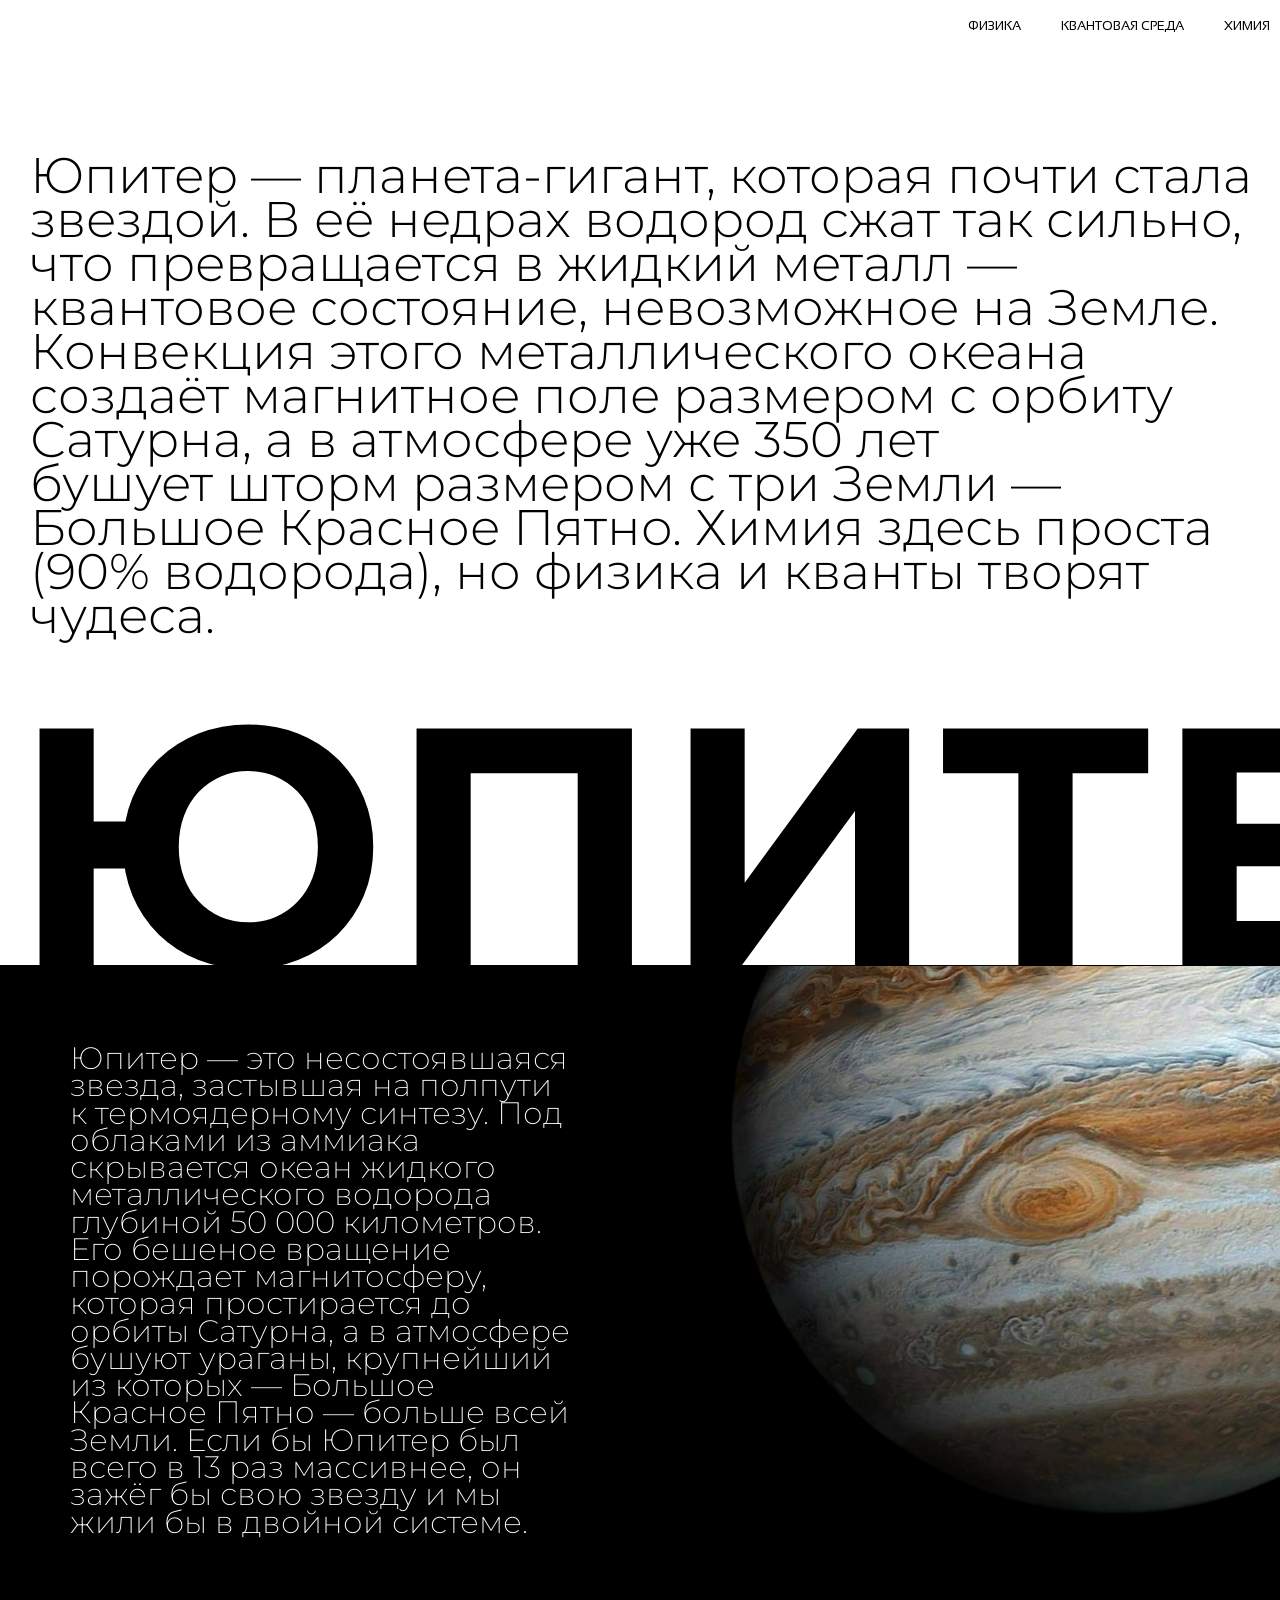
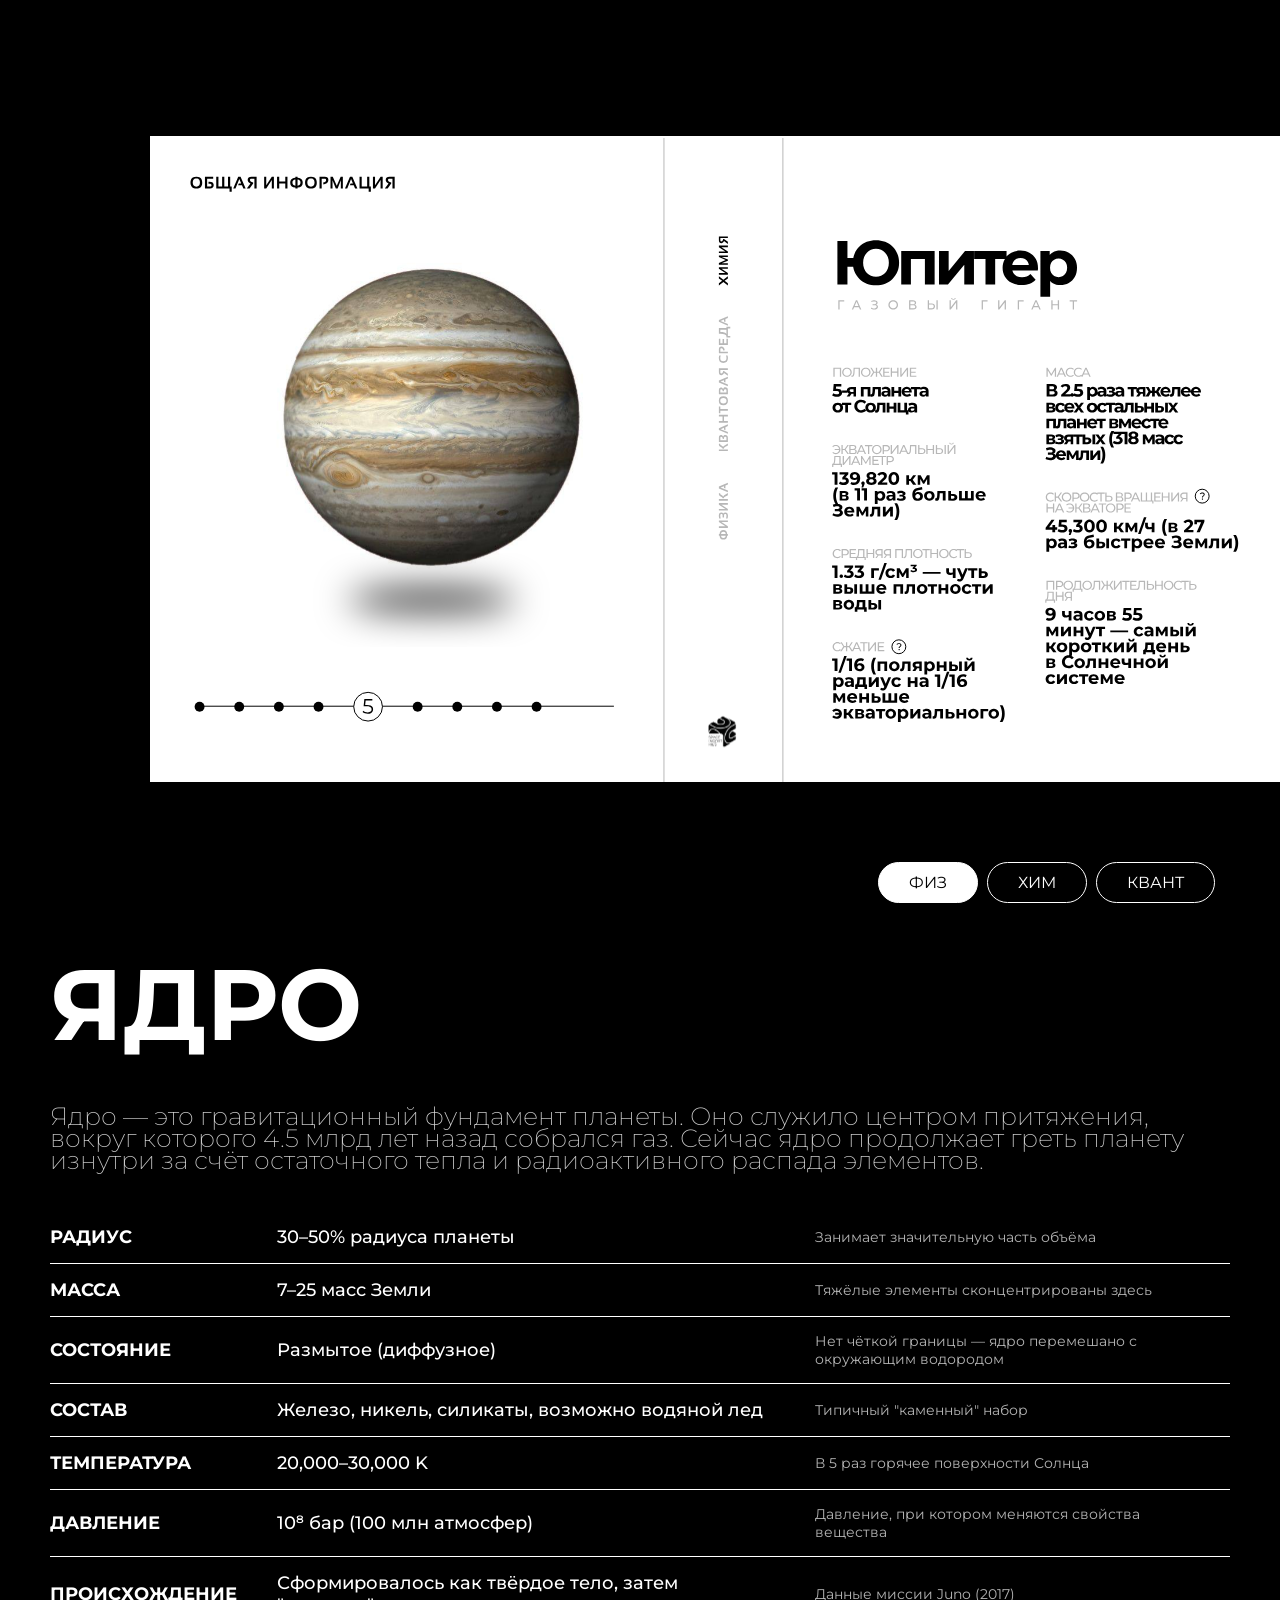
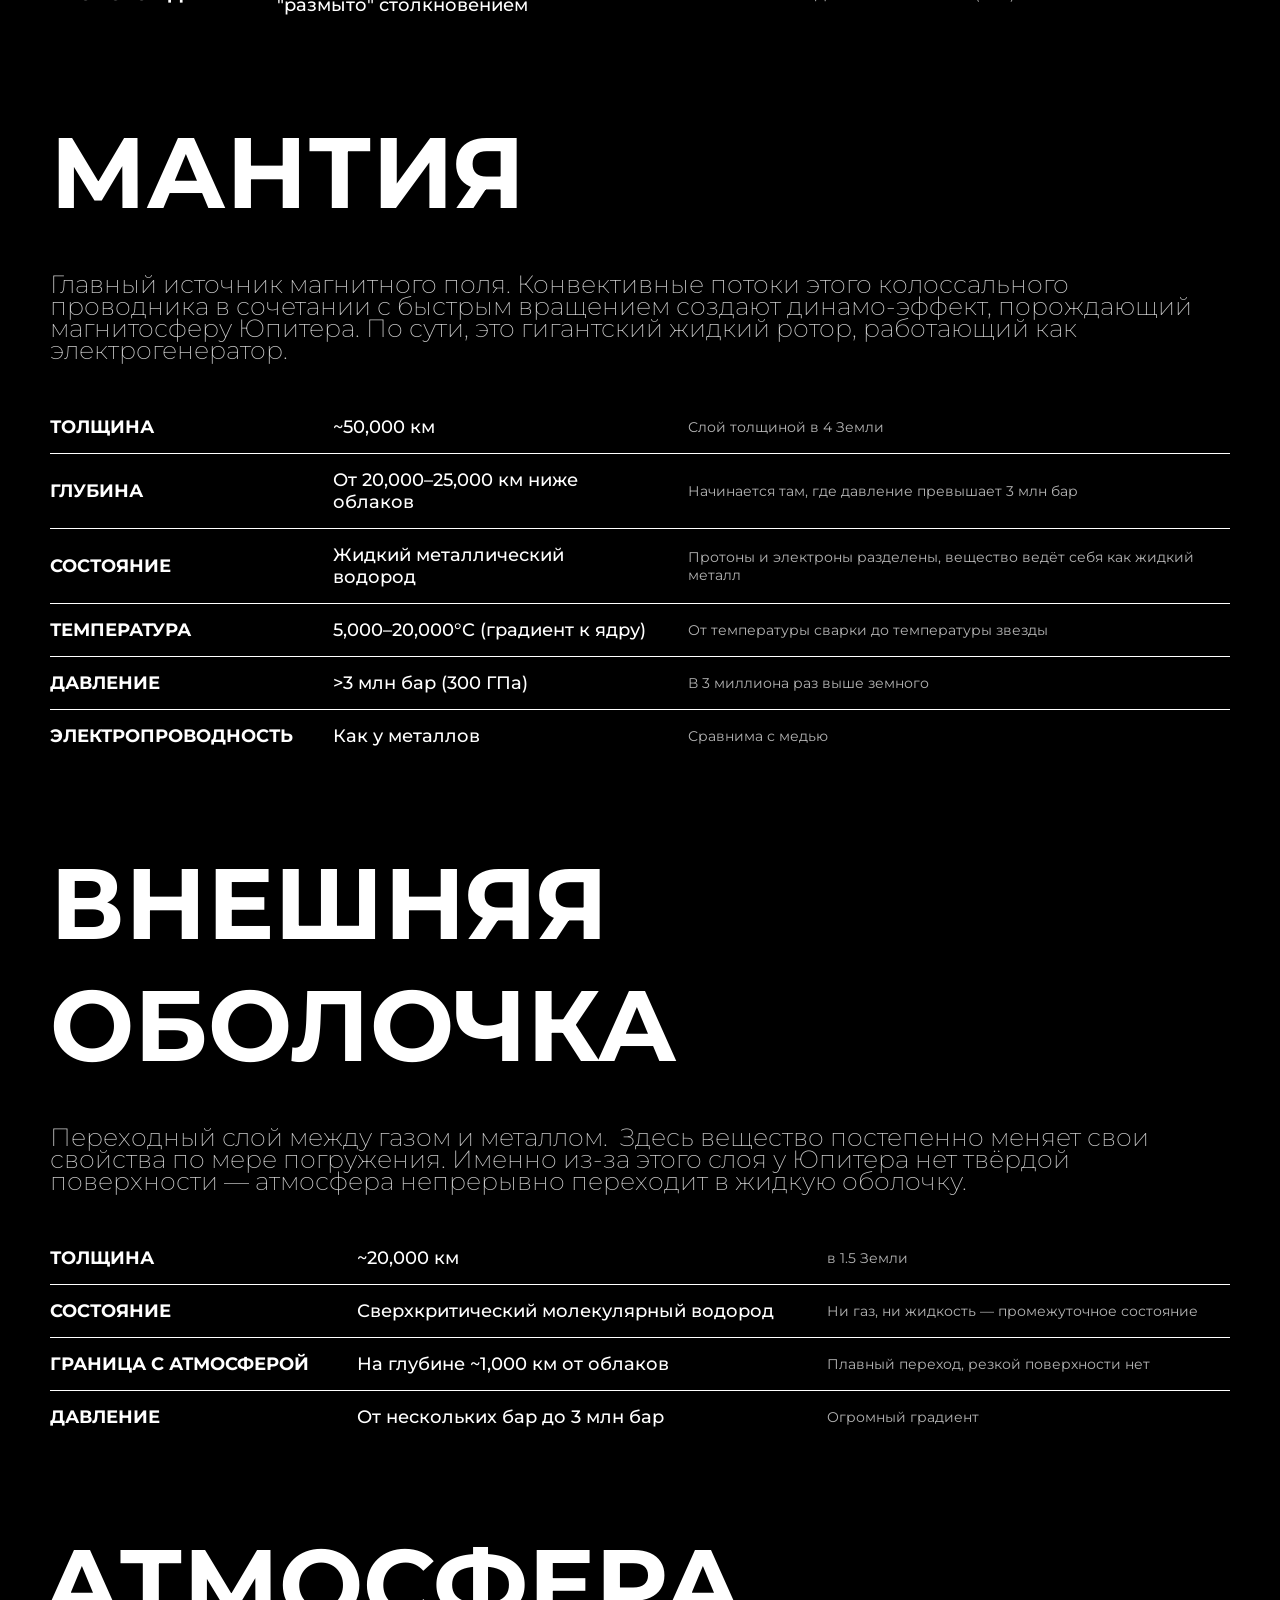
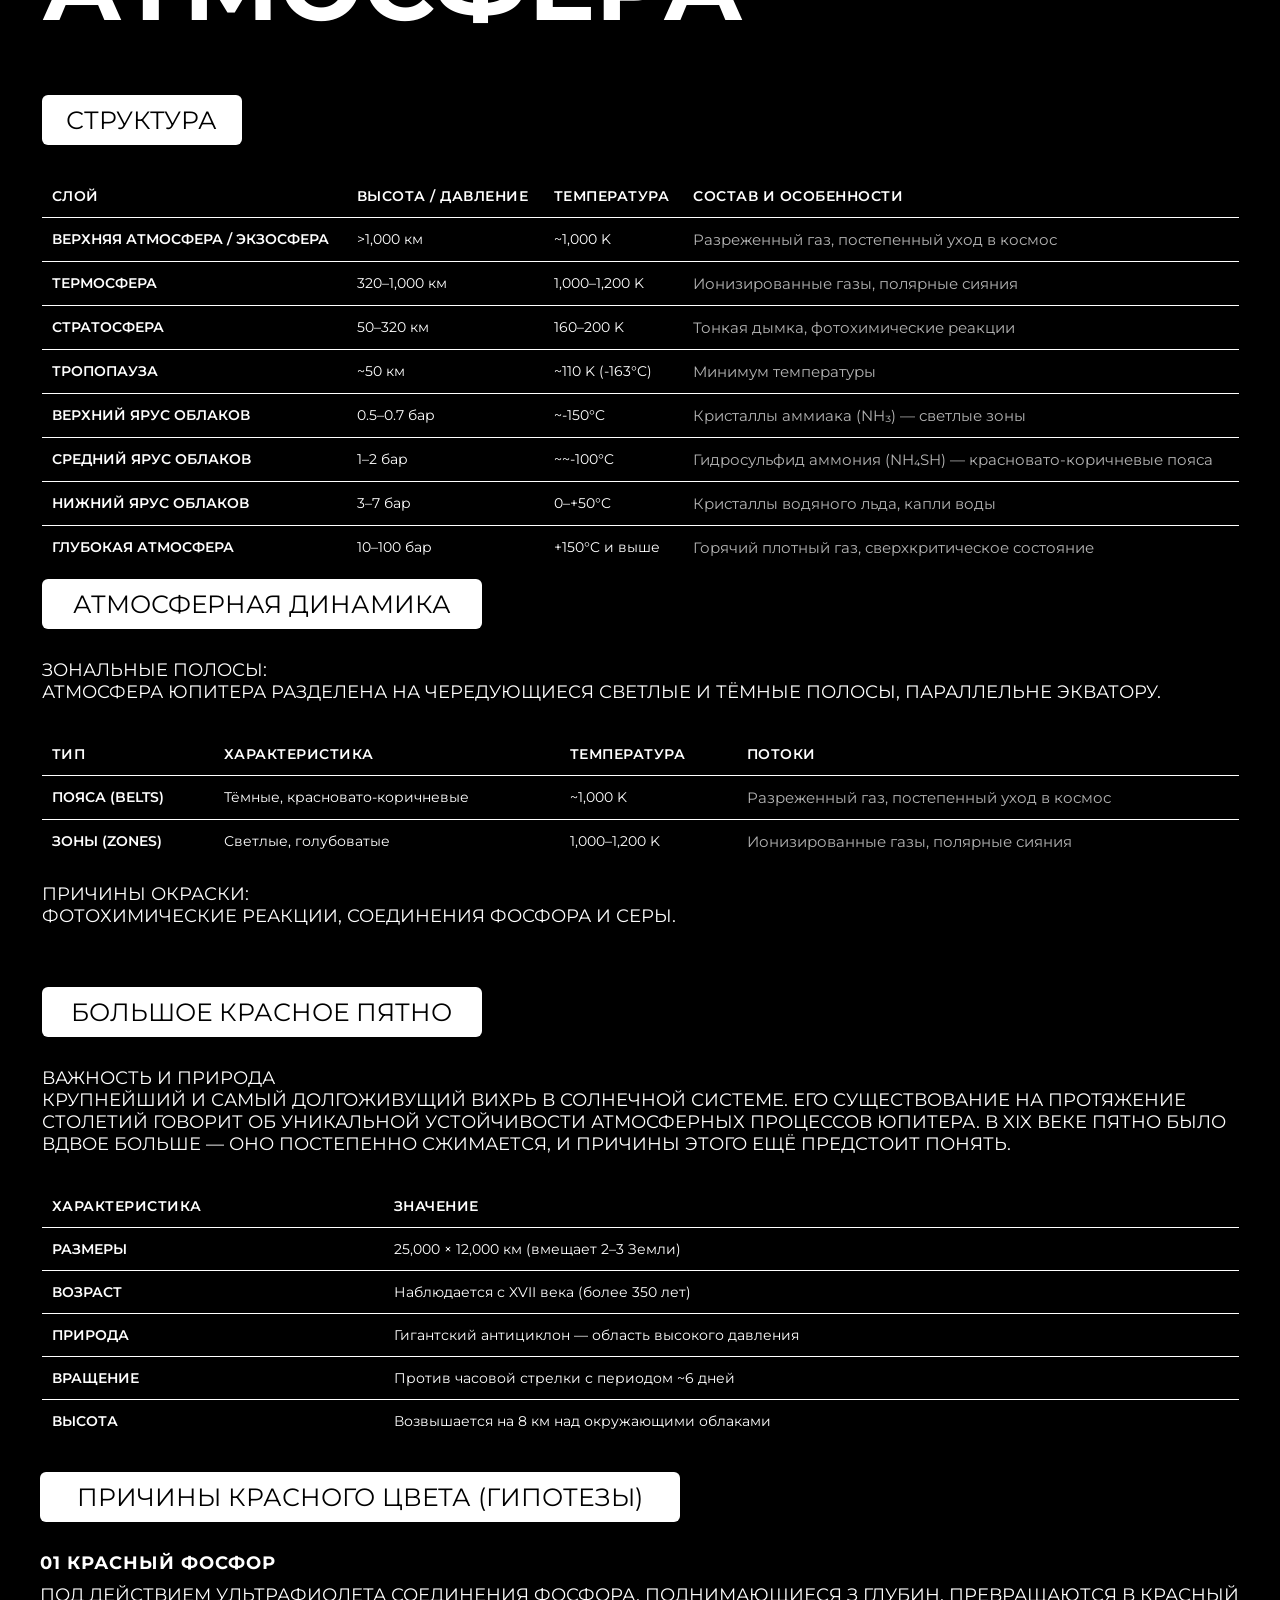
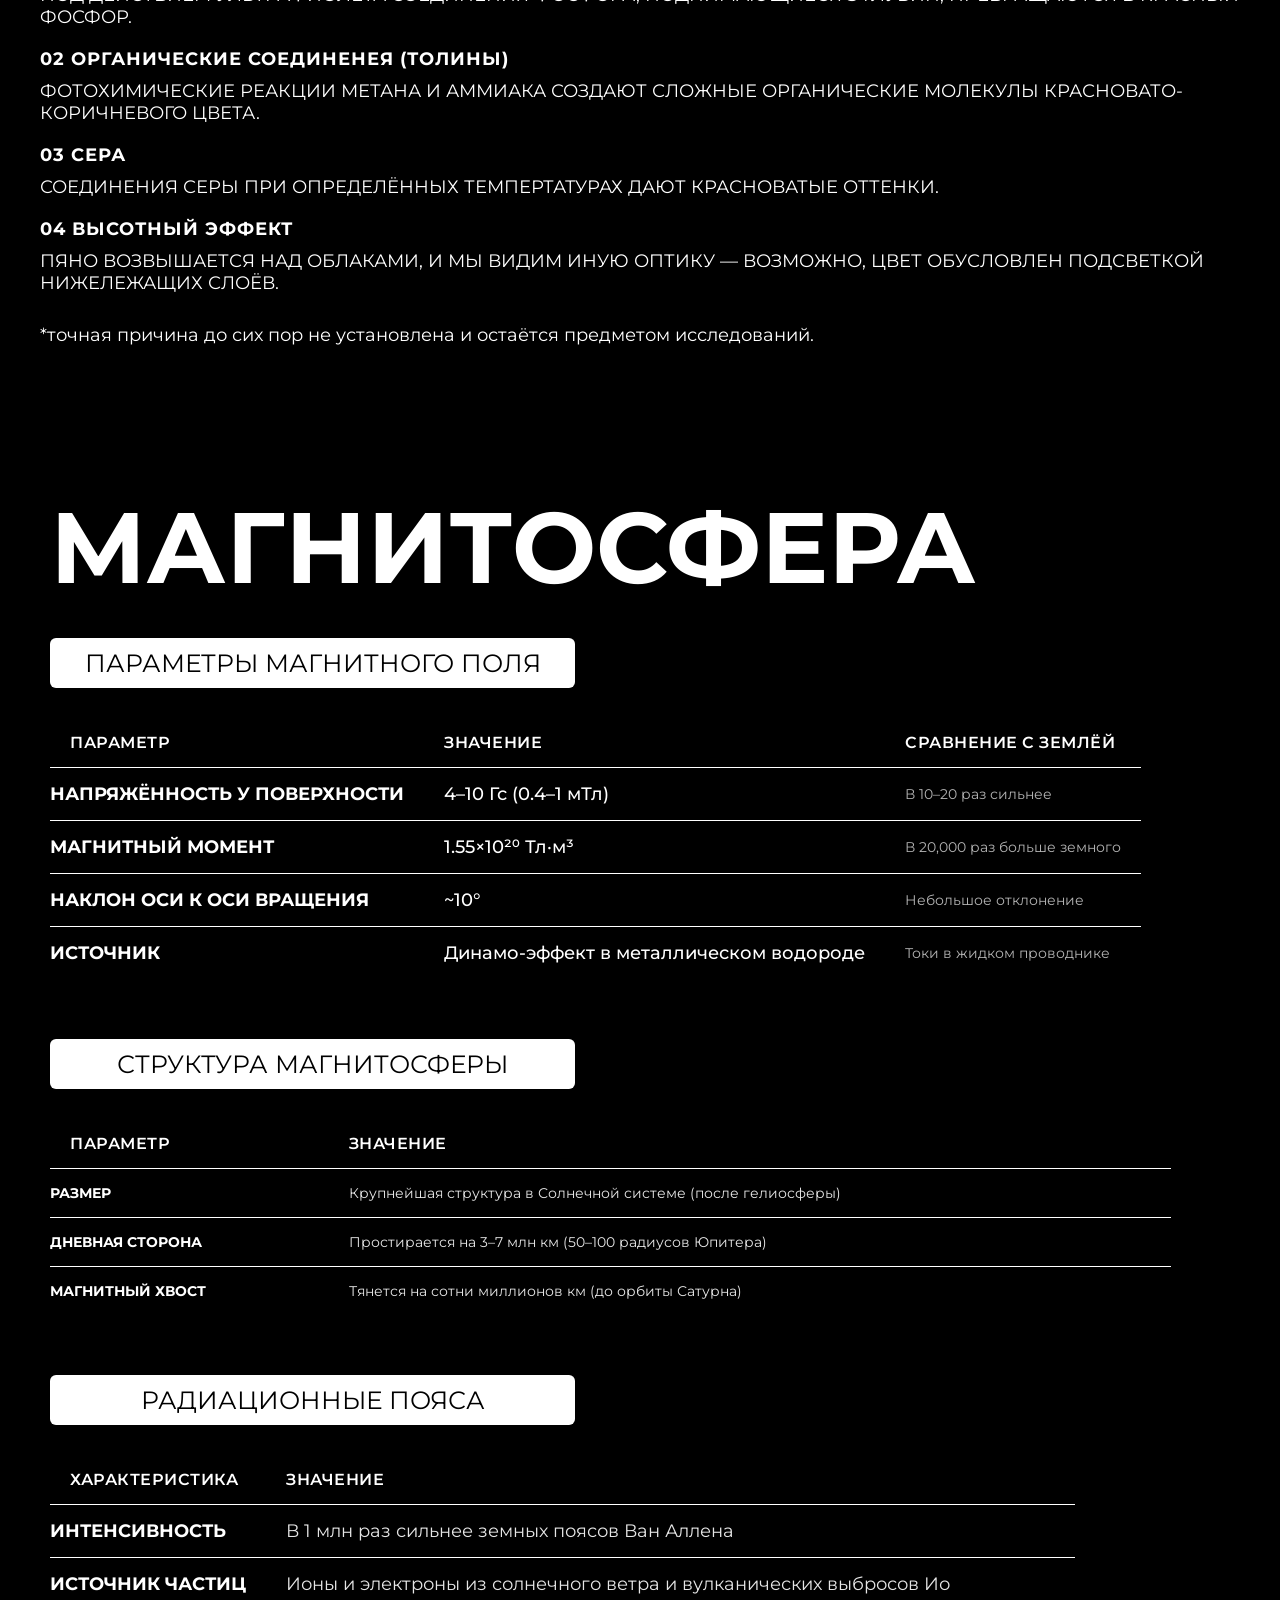
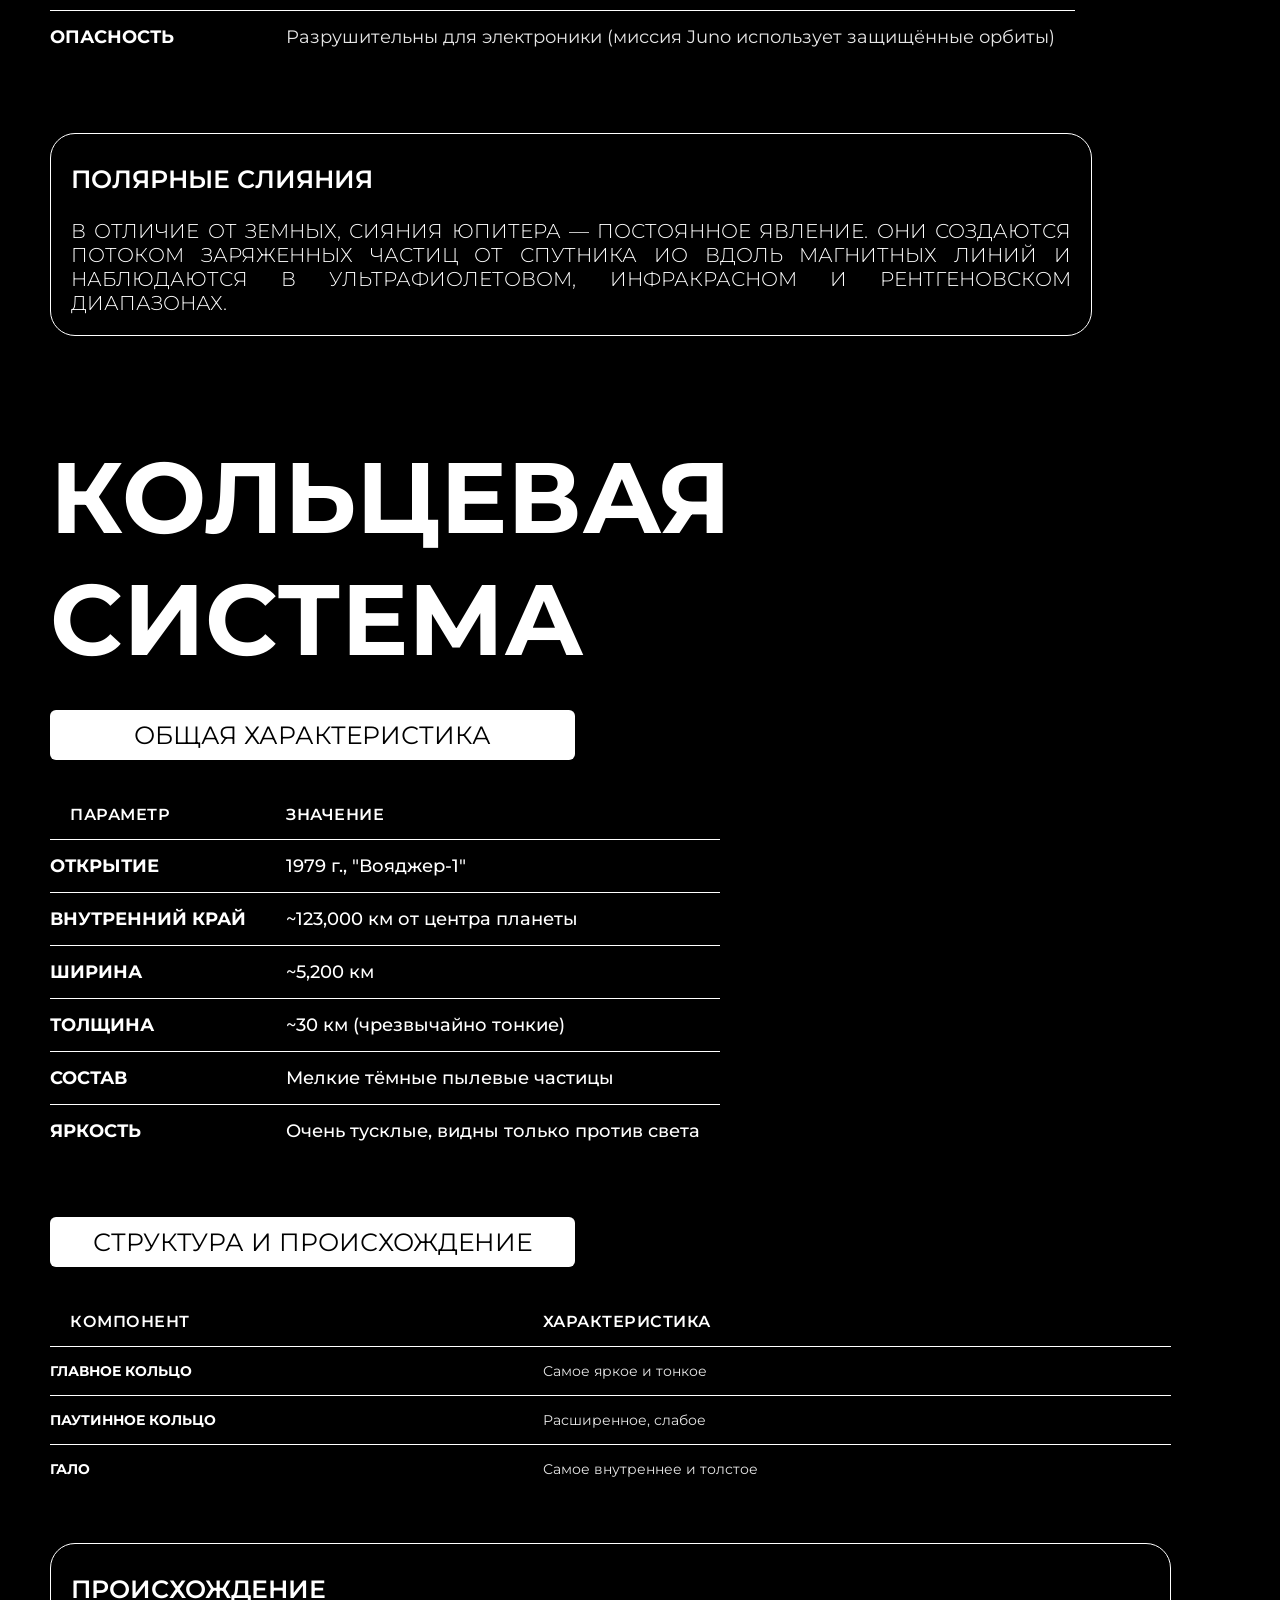
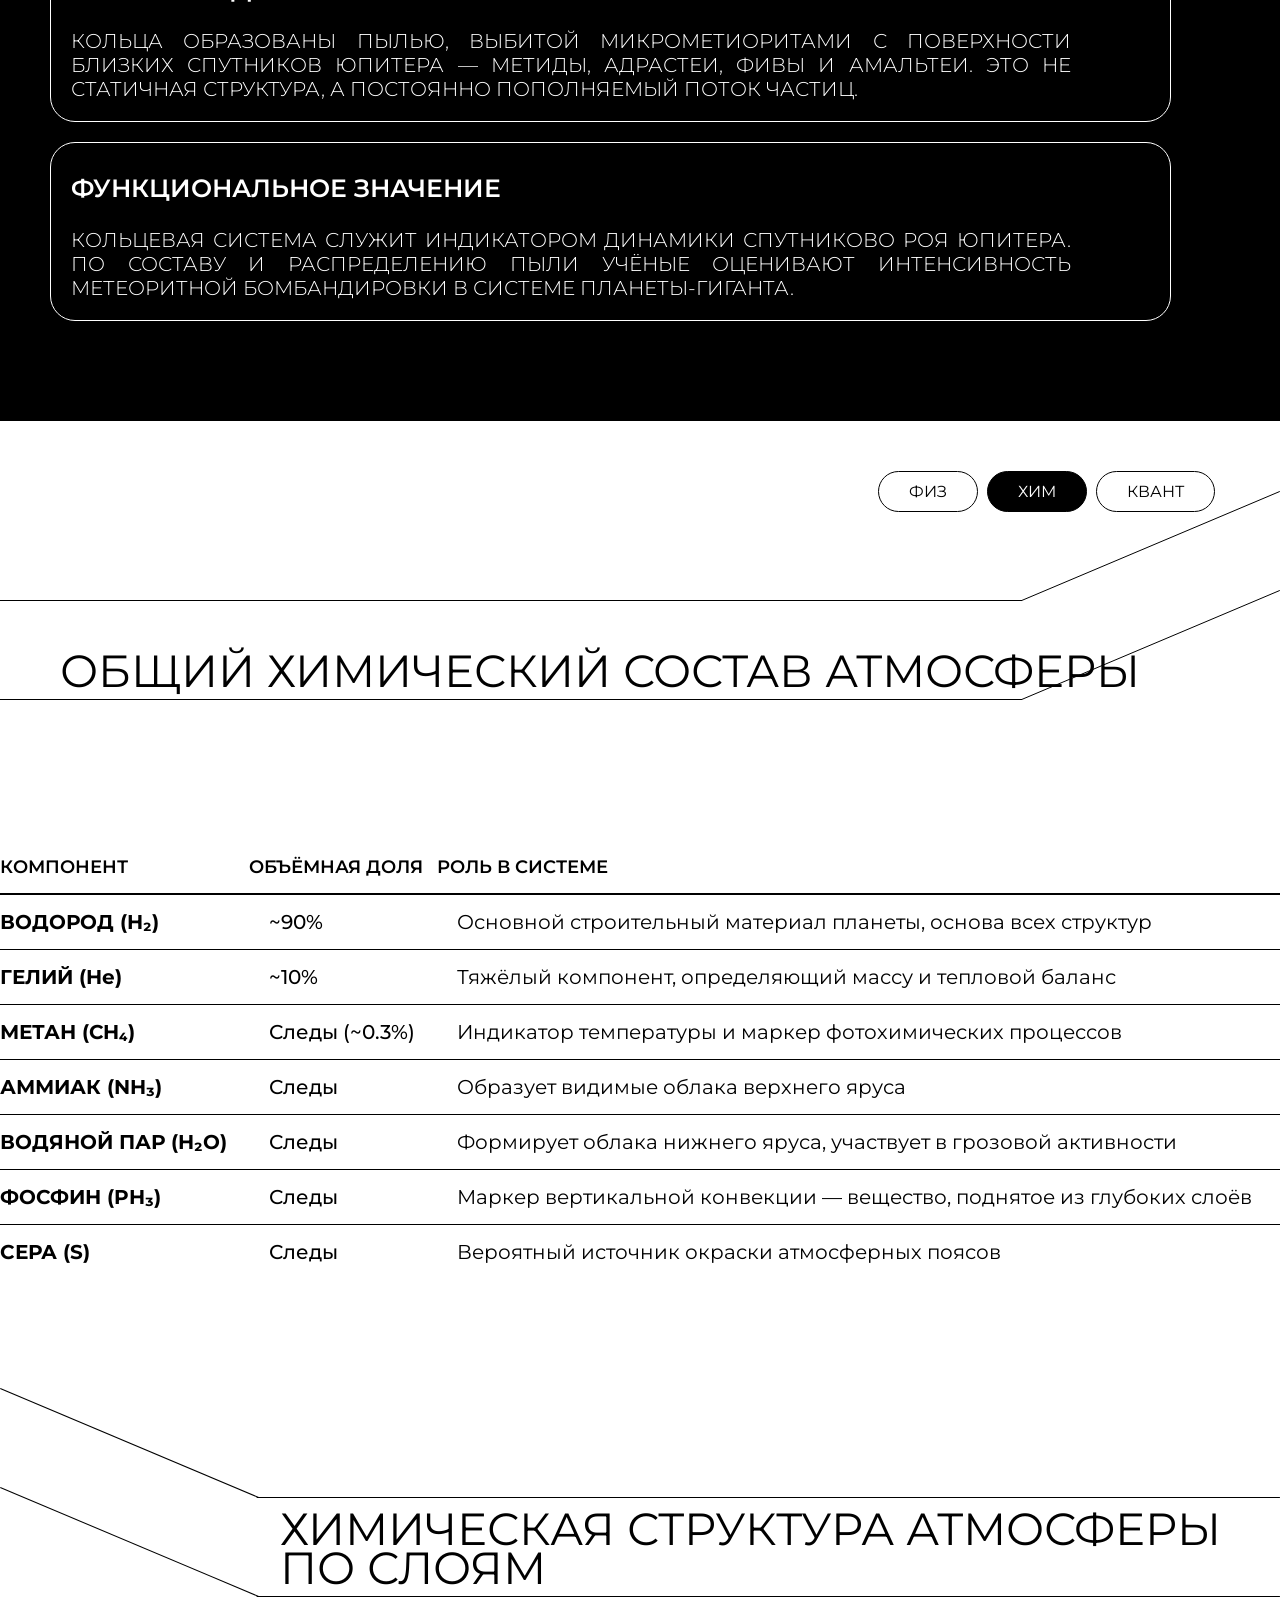
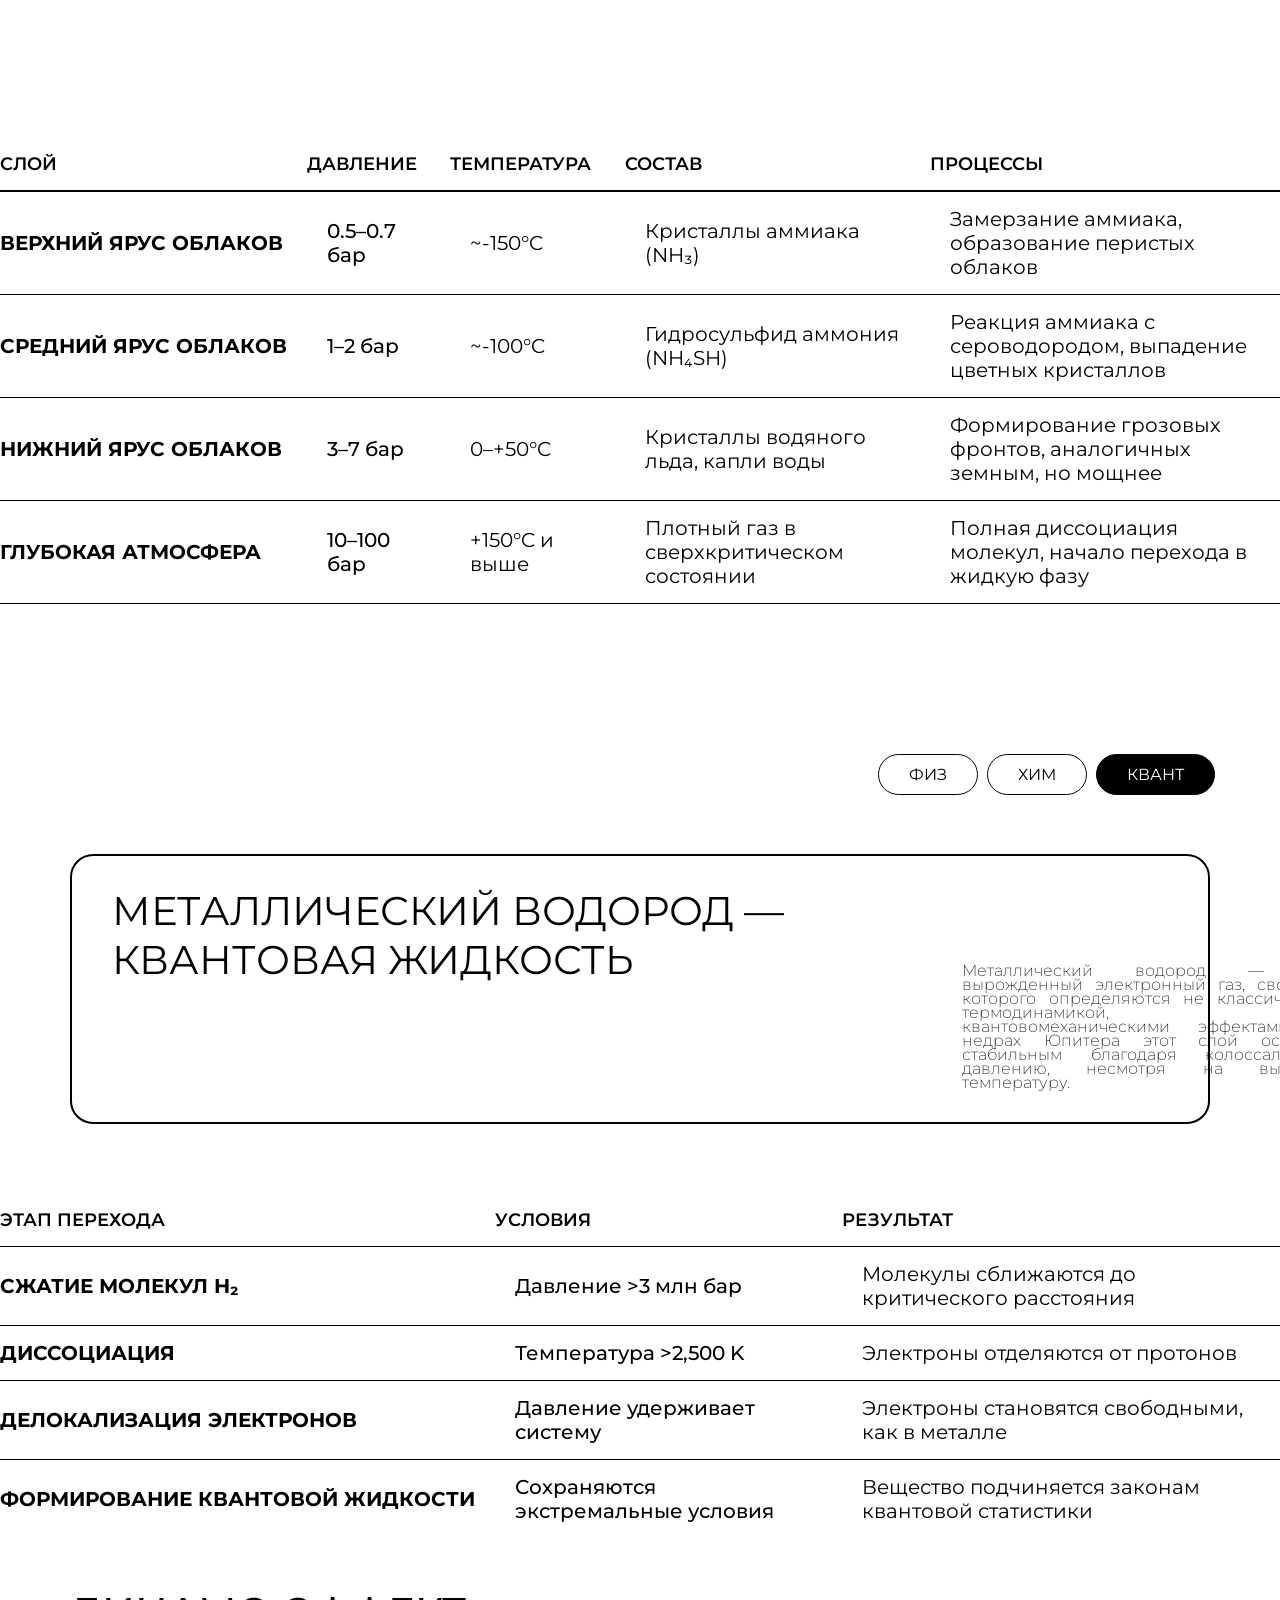
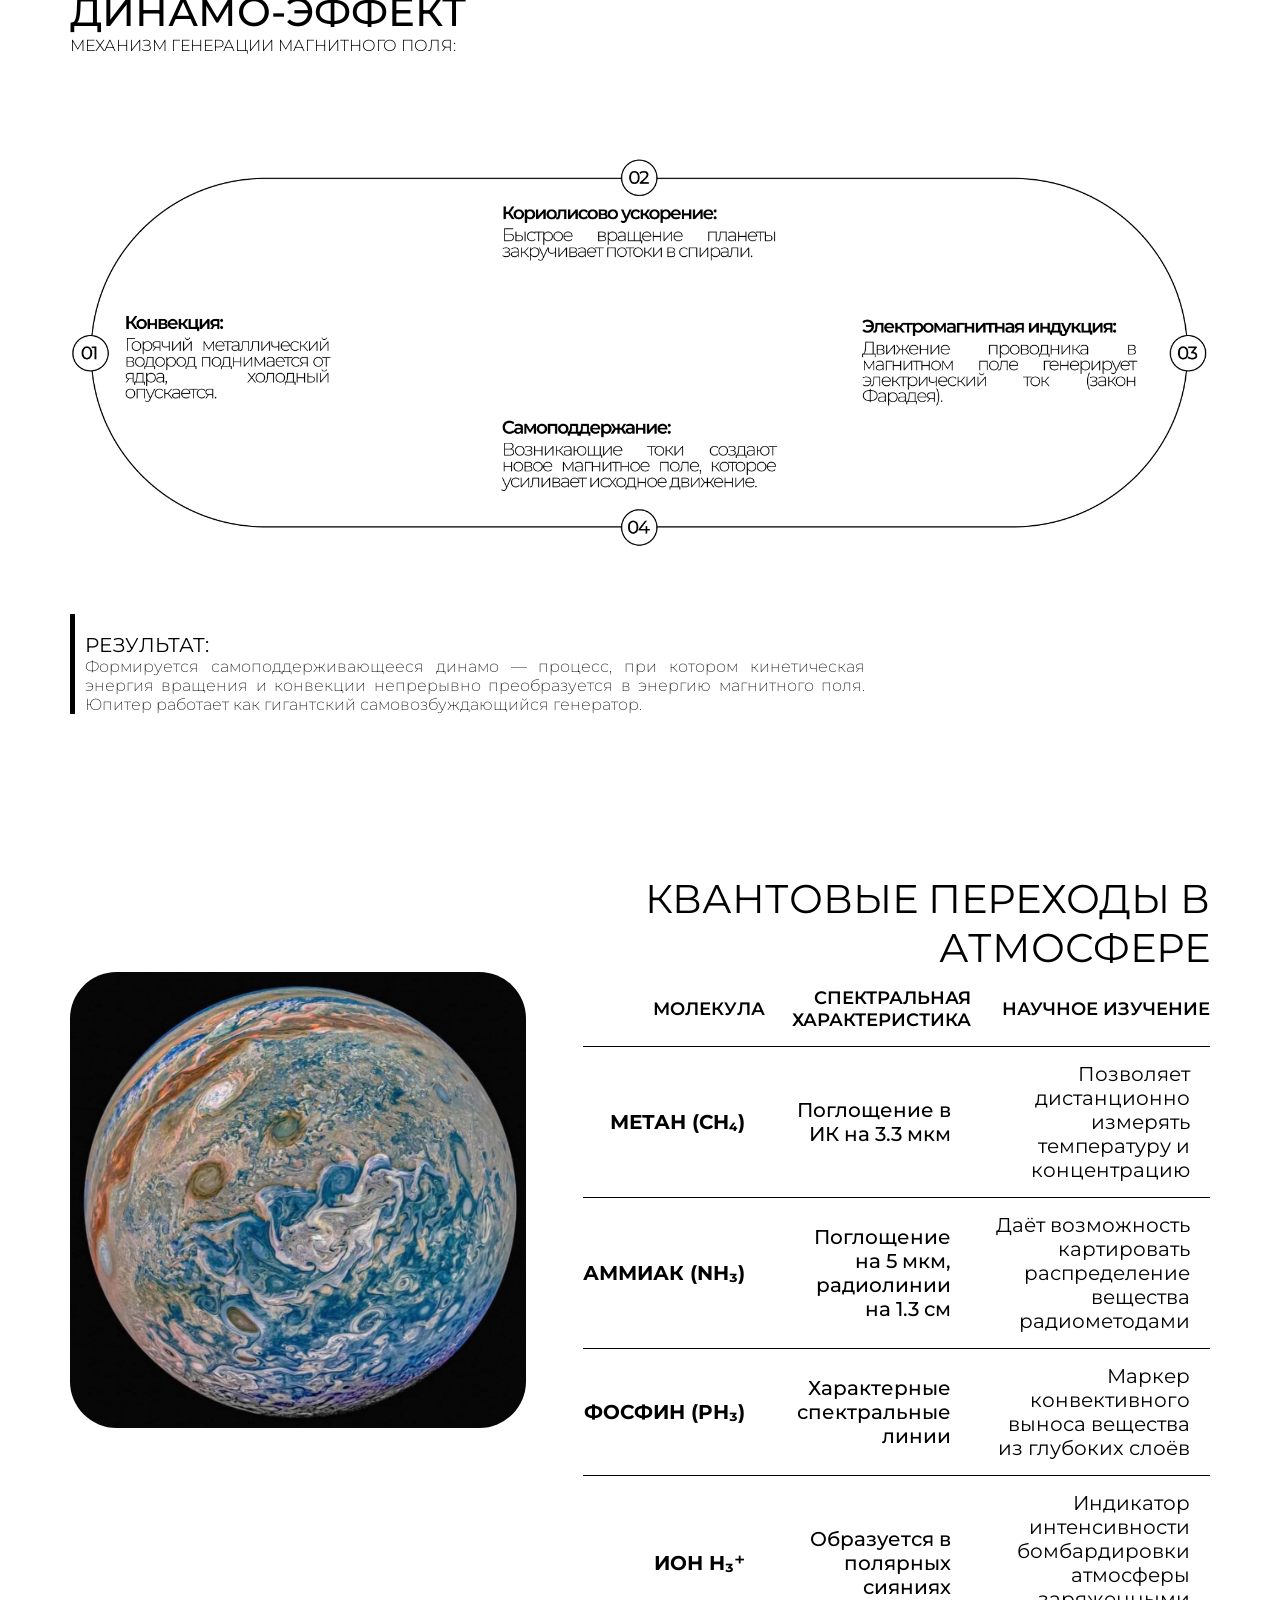
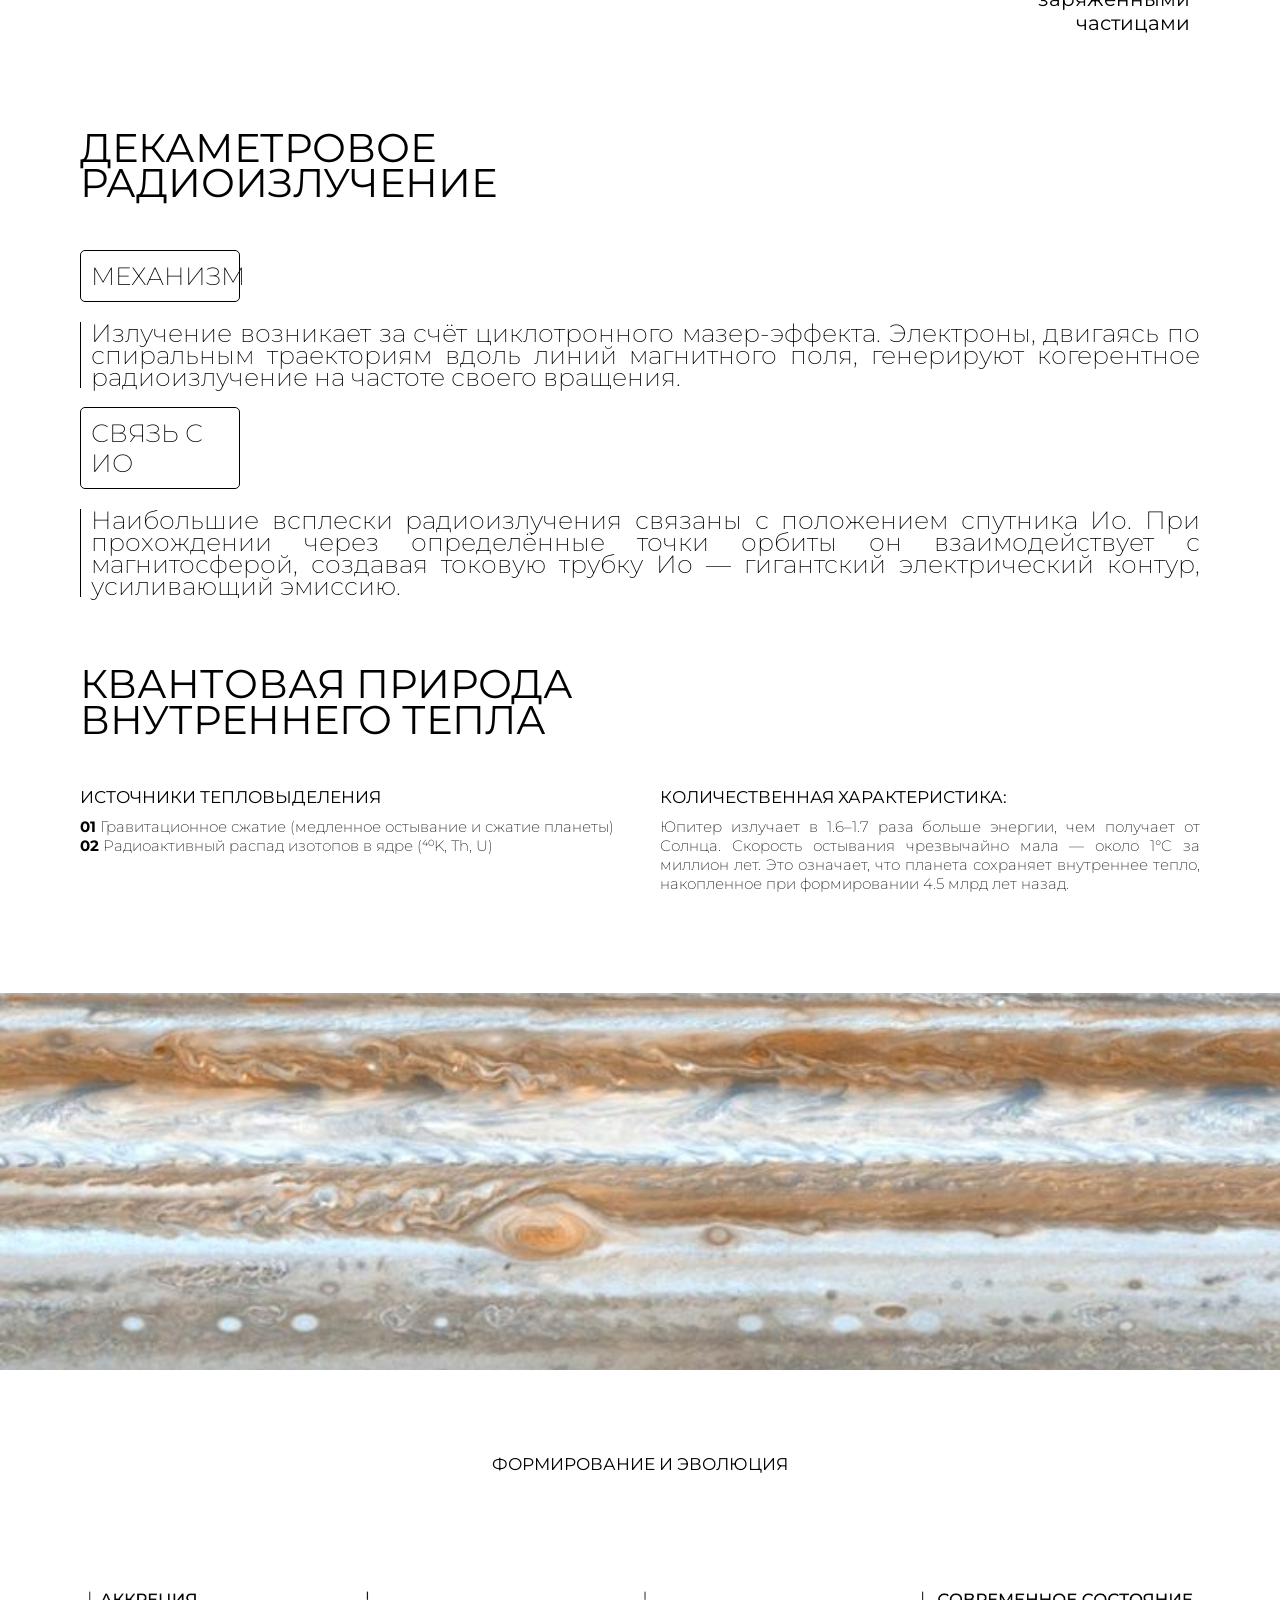
==== Jupiter.html @ 185ff575 "Add files via upload" ====
<!DOCTYPE html>
<html lang="en">
<head>
    <meta charset="UTF-8">
    <meta name="viewport" content="width=device-width, initial-scale=1.0">
    <title>Jupiter</title>
    <link rel="stylesheet" href="/БЕТА-ВЕРСИЯ/HTML/ГАЛАКТИКИ/Млечный Путь/Планеты Солнечной Системы/Юпитер/Jupiter.css">
</head>
<body>

    <!-- ХЕДЕР / НАВИГАЦИЯ -->
    <header id="head">
        <nav>
            <ul>
                <li class="image"><img src="/БЕТА-ВЕРСИЯ/IMAGES/logo (long, light).svg" alt=""></li>
                <li><a href="#physics">ФИЗИКА</a></li>
                <li><a href="#quantum_physics">КВАНТОВАЯ СРЕДА</a></li>
                <li><a href="#chemistry">ХИМИЯ</a></li>
            </ul>
        </nav>
    </header>

    <!-- ОСНОВНАЯ ИНФОРМАЦИЯ СТРАНИЦЫ -->
    <main>
<!-- HERO-БЛОК (ОБЛОЖКА) -->
        <div class="hero">
            <p>Юпитер — планета-гигант, которая почти стала звездой. В её недрах водород сжат так сильно, 
                что превращается в жидкий металл — квантовое состояние, невозможное на Земле. 
                Конвекция этого металлического океана создаёт магнитное поле размером с орбиту Сатурна, 
                а в атмосфере уже 350 лет бушует шторм размером с три Земли — Большое Красное Пятно. 
                Химия здесь проста (90% водорода), но физика и кванты творят чудеса.</p>
            <h1>ЮПИТЕР</h1>
        </div>

<!-- СТАНДАРТНОЕ ОПИСАНИЕ ЮПИТРЕРА -->

        <div class="summary" id="about_Jupiter">
            <p class="jupiter">Юпитер — это несостоявшаяся звезда, застывшая на полпути к термоядерному синтезу.
                 Под облаками из аммиака скрывается океан жидкого металлического водорода глубиной 50 000 километров. 
                 Его бешеное вращение порождает магнитосферу, которая простирается до орбиты Сатурна, а в 
                 атмосфере бушуют ураганы, крупнейший из которых — Большое Красное Пятно — больше всей Земли. 
                 Если бы Юпитер был всего в 13 раз массивнее, он зажёг бы свою звезду и мы жили бы в двойной системе.</p>
            <img src="/БЕТА-ВЕРСИЯ/HTML/ГАЛАКТИКИ/Млечный Путь/Планеты Солнечной Системы/Юпитер/images/Jupiter (.hero_Jupiter).svg" alt="" class="Jupiter">

<!-- КАРТОЧКА-ОПИСАНИЕ -->

            <div class="summary_card">
                <img src="/БЕТА-ВЕРСИЯ/HTML/ГАЛАКТИКИ/Млечный Путь/Планеты Солнечной Системы/Юпитер/images/Jupiter (card_Jupiter).svg" alt="" class="card">
            </div>
        </div>

 <!-- ОПИСАНИЕ ТРЁХ КОНЦЕПЦИЙ -->

    <div class="concepts">
<!-- ФИЗИКА ЮПИТЕРА --> 
        <div class="physics" id="physics">
<!-- НАВИГАЦИЯ (ФИЗ - АКТИВНОЕ) --> 
            <nav>
                <ul>
                    <li class="active">ФИЗ</li>
                    <li>ХИМ</li>
                    <li>КВАНТ</li>
                </ul>
            </nav>
<!-- ФИЗИКА ЯДРА --> 
            <div class="core">
                <h2>ЯДРО</h2>
                <p class="info">Ядро — это гравитационный фундамент планеты. Оно служило центром притяжения, 
                    вокруг которого 4.5 млрд лет назад собрался газ. Сейчас ядро продолжает греть планету 
                    изнутри за счёт остаточного тепла и радиоактивного распада элементов.</p>
                <table>
                    <tbody>
                        <tr>
                            <td class="head">РАДИУС</td>
                            <td>30–50% радиуса планеты</td>
                            <td>Занимает значительную часть объёма</td>
                        </tr>
                        <tr>
                            <td class="head">МАССА</td>
                            <td>7–25 масс Земли</td>
                            <td>Тяжёлые элементы сконцентрированы здесь</td>
                        </tr>
                        <tr>
                            <td class="head">СОСТОЯНИЕ</td>
                            <td>Размытое (диффузное)</td>
                            <td>Нет чёткой границы — ядро перемешано с окружающим водородом</td>
                        </tr>
                        <tr>
                            <td class="head">СОСТАВ</td>
                            <td>Железо, никель, силикаты, возможно водяной лед</td>
                            <td>Типичный "каменный" набор</td>
                        </tr>
                        <tr>
                            <td class="head">ТЕМПЕРАТУРА</td>
                            <td>20,000–30,000 K</td>
                            <td>В 5 раз горячее поверхности Солнца</td>
                        </tr>
                        <tr>
                            <td class="head">ДАВЛЕНИЕ</td>
                            <td>10⁸ бар (100 млн атмосфер)</td>
                            <td>Давление, при котором меняются свойства вещества</td>
                        </tr>
                        <tr>
                            <td class="head">ПРОИСХОЖДЕНИЕ</td>
                            <td>Сформировалось как твёрдое тело, затем "размыто" столкновением</td>
                            <td>Данные миссии Juno (2017)</td>
                        </tr>
                    </tbody>
                </table>
            </div>
<!-- ФИЗИКА МАНТИИ --> 
            <div class="mantle">
               <h2>МАНТИЯ</h2> 
               <p class="info">Главный источник магнитного поля. Конвективные потоки этого колоссального проводника 
                в сочетании с быстрым вращением создают динамо-эффект, порождающий магнитосферу Юпитера. 
                По сути, это гигантский жидкий ротор, работающий как электрогенератор.</p>
                <table>
                    <tbody>
                        <tr>
                            <td class="head">ТОЛЩИНА</td>
                            <td>~50,000 км</td>
                            <td>Слой толщиной в 4 Земли</td>
                        </tr>
                        <tr>
                            <td class="head">ГЛУБИНА</td>
                            <td>От 20,000–25,000 км ниже облаков</td>
                            <td>Начинается там, где давление превышает 3 млн бар</td>
                        </tr>
                        <tr>
                            <td class="head">СОСТОЯНИЕ</td>
                            <td>Жидкий металлический водород</td>
                            <td>Протоны и электроны разделены, вещество ведёт себя как жидкий металл</td>
                        </tr>
                        <tr>
                            <td class="head">ТЕМПЕРАТУРА</td>
                            <td>5,000–20,000°C (градиент к ядру)</td>
                            <td>От температуры сварки до температуры звезды</td>
                        </tr>
                        <tr>
                            <td class="head">ДАВЛЕНИЕ</td>
                            <td>>3 млн бар (300 ГПа)</td>
                            <td>В 3 миллиона раз выше земного</td>
                        </tr>
                        <tr>
                            <td class="head">ЭЛЕКТРОПРОВОДНОСТЬ</td>
                            <td>Как у металлов</td>
                            <td>Сравнима с медью</td>
                        </tr>
                    </tbody>
                </table>
            </div>
<!-- ФИЗИКА ВНЕШНЕЙ ОБОЛОЧКИ --> 
            <div class="shell">
                <h2>ВНЕШНЯЯ ОБОЛОЧКА</h2>
                <p class="info">Переходный слой между газом и металлом. 
                    Здесь вещество постепенно меняет свои свойства по мере погружения. 
                    Именно из-за этого слоя у Юпитера нет твёрдой поверхности — 
                    атмосфера непрерывно переходит в жидкую оболочку.</p>
                <table>
                    <tbody>
                        <tr>
                            <td class="head">ТОЛЩИНА</td>
                            <td>~20,000 км</td>
                            <td>в 1.5 Земли</td>
                        </tr>
                        <tr>
                            <td class="head">СОСТОЯНИЕ</td>
                            <td>Сверхкритический молекулярный водород</td>
                            <td>Ни газ, ни жидкость — промежуточное состояние</td>
                        </tr>
                        <tr>
                            <td class="head">ГРАНИЦА С АТМОСФЕРОЙ</td>
                            <td>На глубине ~1,000 км от облаков</td>
                            <td>Плавный переход, резкой поверхности нет</td>
                        </tr>
                        <tr>
                            <td class="head">ДАВЛЕНИЕ</td>
                            <td>От нескольких бар до 3 млн бар</td>
                            <td>Огромный градиент</td>
                        </tr>
                    </tbody>
                </table>
            </div>
<!-- ФИЗИКА АТМОСФЕРЫ --> 
            <div class="atmosphere">
                <h2>АТМОСФЕРА</h2>
<!-- СТРУКТУРА АТМОСФЕРЫ --> 
                <div class="structure">
                    <h6 class="info">СТРУКТУРА</h6>
                    <table>
                        <thead>
                            <tr>
                                <th>СЛОЙ</th>
                                <th>ВЫСОТА / ДАВЛЕНИЕ</th>
                                <th>ТЕМПЕРАТУРА</th>
                                <th>СОСТАВ И ОСОБЕННОСТИ</th>
                            </tr>
                        </thead>
                        <tbody>
                            <tr>
                                <td class="head">ВЕРХНЯЯ АТМОСФЕРА / ЭКЗОСФЕРА</td>
                                <td>>1,000 км</td>
                                <td>~1,000 K</td>
                                <td>Разреженный газ, постепенный уход в космос</td>
                            </tr>
                            <tr>
                                <td class="head">ТЕРМОСФЕРА</td>
                                <td>320–1,000 км</td>
                                <td>1,000–1,200 K</td>
                                <td>Ионизированные газы, полярные сияния</td>
                            </tr>
                            <tr>
                                <td class="head">СТРАТОСФЕРА</td>
                                <td>50–320 км</td>
                                <td>160–200 K</td>
                                <td>Тонкая дымка, фотохимические реакции</td>
                            </tr>
                            <tr>
                                <td class="head">ТРОПОПАУЗА</td>
                                <td>~50 км</td>
                                <td>~110 K (-163°C)</td>
                                <td>Минимум температуры</td>
                            </tr>
                            <tr>
                                <td class="head">ВЕРХНИЙ ЯРУС ОБЛАКОВ</td>
                                <td>0.5–0.7 бар</td>
                                <td>~-150°C</td>
                                <td>Кристаллы аммиака (NH₃) — светлые зоны</td>
                            </tr>
                            <tr>
                                <td class="head">СРЕДНИЙ ЯРУС ОБЛАКОВ</td>
                                <td>1–2 бар</td>
                                <td>~~-100°C</td>
                                <td>Гидросульфид аммония (NH₄SH) — красновато-коричневые пояса</td>
                            </tr>
                            <tr>
                                <td class="head">НИЖНИЙ ЯРУС ОБЛАКОВ</td>
                                <td>3–7 бар</td>
                                <td>0–+50°C</td>
                                <td>Кристаллы водяного льда, капли воды</td>
                            </tr>
                            <tr>
                                <td class="head">ГЛУБОКАЯ АТМОСФЕРА</td>
                                <td>10–100 бар</td>
                                <td>+150°C и выше</td>
                                <td>Горячий плотный газ, сверхкритическое состояние</td>
                            </tr>
                        </tbody>
                    </table>
                </div>
<!-- АТМОСФЕРНАЯ ДИНАМИКА --> 
                <div class="dynamic">
                    <h6 class="info">АТМОСФЕРНАЯ ДИНАМИКА</h6>
                    <p class="head">ЗОНАЛЬНЫЕ ПОЛОСЫ:</p>
                    <p>АТМОСФЕРА ЮПИТЕРА РАЗДЕЛЕНА НА ЧЕРЕДУЮЩИЕСЯ СВЕТЛЫЕ И ТЁМНЫЕ ПОЛОСЫ, ПАРАЛЛЕЛЬНЕ ЭКВАТОРУ.</p>
                    <table>
                        <thead>
                            <tr>
                                <th>ТИП</th>
                                <th>ХАРАКТЕРИСТИКА</th>
                                <th>ТЕМПЕРАТУРА</th>
                                <th>ПОТОКИ</th>
                            </tr>
                            <tbody>
                                <tr>
                                    <td class="head">ПОЯСА (BELTS)</td>
                                    <td>Тёмные, красновато-коричневые</td>
                                    <td>~1,000 K</td>
                                    <td>Разреженный газ, постепенный уход в космос</td>
                                </tr>
                                <tr>
                                    <td class="head">ЗОНЫ (ZONES)</td>
                                    <td>Светлые, голубоватые</td>
                                    <td>1,000–1,200 K</td>
                                    <td>Ионизированные газы, полярные сияния</td>
                                </tr>
                            </tbody>
                        </thead>
                    </table>
                    <p class="explanation_head">ПРИЧИНЫ ОКРАСКИ:</p>
                    <p class="reactions">ФОТОХИМИЧЕСКИЕ РЕАКЦИИ, СОЕДИНЕНИЯ ФОСФОРА И СЕРЫ.</p>
                </div>
<!-- О БОЛЬШОМ КРАСНОМ ПЯТНЕ --> 
                <div class="big_red_spot">
                    <h6>БОЛЬШОЕ КРАСНОЕ ПЯТНО</h6>
                    <p class="head">ВАЖНОСТЬ И ПРИРОДА</p>
                    <p>КРУПНЕЙШИЙ И САМЫЙ ДОЛГОЖИВУЩИЙ ВИХРЬ В СОЛНЕЧНОЙ СИСТЕМЕ.
                        ЕГО СУЩЕСТВОВАНИЕ НА ПРОТЯЖЕНИЕ СТОЛЕТИЙ ГОВОРИТ ОБ УНИКАЛЬНОЙ УСТОЙЧИВОСТИ АТМОСФЕРНЫХ
                        ПРОЦЕССОВ ЮПИТЕРА. В XIX ВЕКЕ ПЯТНО БЫЛО ВДВОЕ БОЛЬШЕ — ОНО ПОСТЕПЕННО СЖИМАЕТСЯ, И ПРИЧИНЫ 
                        ЭТОГО ЕЩЁ ПРЕДСТОИТ ПОНЯТЬ.
                    </p>

                    <table>
                        <thead>
                            <tr>
                                <th>ХАРАКТЕРИСТИКА</th>
                                <th>ЗНАЧЕНИЕ</th>
                            </tr>
                        </thead>
                        <tbody>
                            <tr>
                                <td class="head">РАЗМЕРЫ</td>
                                <td>25,000 × 12,000 км (вмещает 2–3 Земли)</td>
                            </tr>
                            <tr>
                                <td class="head">ВОЗРАСТ</td>
                                <td>Наблюдается с XVII века (более 350 лет)</td>
                            </tr>
                            <tr>
                                <td class="head">ПРИРОДА</td>
                                <td>Гигантский антициклон — область высокого давления</td>
                            </tr>
                            <tr>
                                <td class="head">ВРАЩЕНИЕ</td>
                                <td>Против часовой стрелки с периодом ~6 дней</td>
                            </tr>
                            <tr>
                                <td class="head">ВЫСОТА</td>
                                <td>Возвышается на 8 км над окружающими облаками</td>
                            </tr>
                        </tbody>
                    </table>
                </div>
<!-- ПРИЧИНЫ ОКРАСКИ БОЛЬШОГО КРАСНОГО ПЯТНА --> 
                <div class="reasons_of_red_color">
                    <h6>ПРИЧИНЫ КРАСНОГО ЦВЕТА (ГИПОТЕЗЫ)</h6>
                    <ul>
                        <li>
                            <p class="head">01 КРАСНЫЙ ФОСФОР</p>
                            <p>ПОД ДЕЙСТВИЕМ УЛЬТРАФИОЛЕТА СОЕДИНЕНИЯ ФОСФОРА, ПОДНИМАЮЩИЕСЯ З ГЛУБИН, 
                                ПРЕВРАЩАЮТСЯ В КРАСНЫЙ ФОСФОР.</p>
                        </li>
                        <li>
                            <p class="head">02 ОРГАНИЧЕСКИЕ СОЕДИНЕНЕЯ (ТОЛИНЫ)</p>
                            <p>ФОТОХИМИЧЕСКИЕ РЕАКЦИИ МЕТАНА И АММИАКА СОЗДАЮТ СЛОЖНЫЕ ОРГАНИЧЕСКИЕ 
                                МОЛЕКУЛЫ КРАСНОВАТО-КОРИЧНЕВОГО ЦВЕТА.</p>
                        </li>
                        <li>
                            <p class="head">03 СЕРА</p>
                            <p>СОЕДИНЕНИЯ СЕРЫ ПРИ ОПРЕДЕЛЁННЫХ ТЕМПЕРТАТУРАХ ДАЮТ КРАСНОВАТЫЕ ОТТЕНКИ.</p>
                        </li>
                        <li>
                            <p class="head">04 ВЫСОТНЫЙ ЭФФЕКТ</p>
                            <p>ПЯНО ВОЗВЫШАЕТСЯ НАД ОБЛАКАМИ, И МЫ ВИДИМ ИНУЮ ОПТИКУ — ВОЗМОЖНО, 
                                ЦВЕТ ОБУСЛОВЛЕН ПОДСВЕТКОЙ НИЖЕЛЕЖАЩИХ СЛОЁВ.</p>
                        </li>
                    </ul>
                    <p class="P_S">*точная причина до сих пор не установлена и остаётся предметом исследований.</p>
                </div>
<!-- МАГНИТОСФЕРА --> 
                <div class="magnetosphere">
                    <h2>МАГНИТОСФЕРА</h2>
<!-- О ПАРАМЕТРАХ МАГНИТНОГО ПОЛЯ --> 
                    <div class="parameters">
                        <h6>ПАРАМЕТРЫ МАГНИТНОГО ПОЛЯ</h6>
                        <table>
                            <thead>
                                <tr>
                                    <th>ПАРАМЕТР</th>
                                    <th>ЗНАЧЕНИЕ</th>
                                    <th>СРАВНЕНИЕ С ЗЕМЛЁЙ</th>
                                </tr>
                            </thead>
                            <tbody>
                                <tr>
                                    <td class="head">НАПРЯЖЁННОСТЬ У ПОВЕРХНОСТИ</td>
                                    <td>4–10 Гс (0.4–1 мТл)</td>
                                    <td>В 10–20 раз сильнее</td>
                                </tr>
                                <tr>
                                    <td class="head">МАГНИТНЫЙ МОМЕНТ</td>
                                    <td>1.55×10²⁰ Тл·м³</td>
                                    <td>В 20,000 раз больше земного</td>
                                </tr>
                                <tr>
                                    <td class="head">НАКЛОН ОСИ К ОСИ ВРАЩЕНИЯ</td>
                                    <td>~10°</td>
                                    <td>Небольшое отклонение</td>
                                </tr>
                                <tr>
                                    <td class="head">ИСТОЧНИК</td>
                                    <td>Динамо-эффект в металлическом водороде</td>
                                    <td>Токи в жидком проводнике</td>
                                </tr>
                            </tbody>
                        </table>
                    </div>
<!-- СТРУКТУРА МАГНИТОСФЕРЫ --> 
                    <div class="structure">
                        <h6>СТРУКТУРА МАГНИТОСФЕРЫ</h6>
                        <table>
                            <thead>
                                <tr>
                                    <th>ПАРАМЕТР</th>
                                    <th>ЗНАЧЕНИЕ</th>
                                </tr>
                            </thead>
                            <tbody>
                                <tr>
                                    <td class="head">РАЗМЕР</td>
                                    <td>Крупнейшая структура в Солнечной системе (после гелиосферы)</td>
                                </tr>
                                <tr>
                                    <td class="head">ДНЕВНАЯ СТОРОНА</td>
                                    <td>Простирается на 3–7 млн км (50–100 радиусов Юпитера)</td>
                                </tr>
                                <tr>
                                    <td class="head">МАГНИТНЫЙ ХВОСТ</td>
                                    <td>Тянется на сотни миллионов км (до орбиты Сатурна)</td>
                                </tr>
                            </tbody>
                        </table>
                    </div>
<!-- РАДИАЦИОННЫЕ ПОЯСА --> 
                    <div class="radiation_belts">
                        <h6>РАДИАЦИОННЫЕ ПОЯСА</h6>
                        <table>
                            <thead>
                                <tr>
                                    <th>ХАРАКТЕРИСТИКА</th>
                                    <th>ЗНАЧЕНИЕ</th>
                                </tr>
                            </thead>
                            <tbody>
                                <tr>
                                    <td class="head">ИНТЕНСИВНОСТЬ</td>
                                    <td>В 1 млн раз сильнее земных поясов Ван Аллена</td>
                                </tr>
                                <tr>
                                    <td class="head">ИСТОЧНИК ЧАСТИЦ</td>
                                    <td>Ионы и электроны из солнечного ветра и вулканических выбросов Ио</td>
                                </tr>
                                <tr>
                                    <td class="head">ОПАСНОСТЬ</td>
                                    <td>Разрушительны для электроники (миссия Juno использует защищённые орбиты)</td>
                                </tr>
                            </tbody>
                        </table>
                    </div>
<!-- ПОЛЯРНЫЕ СЛИЯНИЯ --> 
                    <div class="polar_mergers">
                        <h6>ПОЛЯРНЫЕ СЛИЯНИЯ</h6>
                        <p>В ОТЛИЧИЕ ОТ ЗЕМНЫХ, СИЯНИЯ ЮПИТЕРА — ПОСТОЯННОЕ ЯВЛЕНИЕ. 
                            ОНИ СОЗДАЮТСЯ ПОТОКОМ ЗАРЯЖЕННЫХ ЧАСТИЦ ОТ СПУТНИКА ИО ВДОЛЬ 
                            МАГНИТНЫХ ЛИНИЙ И НАБЛЮДАЮТСЯ В УЛЬТРАФИОЛЕТОВОМ, ИНФРАКРАСНОМ 
                            И РЕНТГЕНОВСКОМ ДИАПАЗОНАХ.</p>
                    </div>
                </div>
<!-- КОЛЬЦЕВАЯ СИСТЕМА ЮПИТЕРА --> 
                <div class="ring_system">
                    <h2>КОЛЬЦЕВАЯ СИСТЕМА</h2>
<!-- ОБЩИЕ ХАРАКТЕРИСТИКИ КОЛЬЦЕВОЙ СИСТЕМЫ ЮПИТЕРА --> 
                    <div class="general characteristics">
                        <h6>ОБЩАЯ ХАРАКТЕРИСТИКА</h6>
                        <table>
                            <thead>
                                <tr>
                                    <th>ПАРАМЕТР</th>
                                    <th>ЗНАЧЕНИЕ</th>
                                </tr>
                            </thead>
                            <tbody>
                                <tr>
                                    <td class="head">ОТКРЫТИЕ</td>
                                    <td>1979 г., "Вояджер-1"</td>
                                </tr>
                                <tr>
                                    <td class="head">ВНУТРЕННИЙ КРАЙ</td>
                                    <td>~123,000 км от центра планеты</td>
                                </tr>
                                <tr>
                                    <td class="head">ШИРИНА</td>
                                    <td>~5,200 км</td>
                                </tr>
                                <tr>
                                    <td class="head">ТОЛЩИНА</td>
                                    <td>~30 км (чрезвычайно тонкие)</td>
                                </tr>
                                <tr>
                                    <td class="head">СОСТАВ</td>
                                    <td>Мелкие тёмные пылевые частицы</td>
                                </tr>
                                <tr>
                                    <td class="head">ЯРКОСТЬ</td>
                                    <td>Очень тусклые, видны только против света</td>
                                </tr>
                            </tbody>
                        </table>
                    </div>
<!-- СТРУКТУРА И ПРОИСХОЖДЕНИЕ КОЛЬЦЕВОЙ СИСТЕМЫ ЮПИТЕРА --> 
                    <div class="structure">
                        <div class="table">
                            <h6>СТРУКТУРА И ПРОИСХОЖДЕНИЕ</h6>
                            <table>
                                <thead>
                                    <tr>
                                        <th>КОМПОНЕНТ</th>
                                        <th>ХАРАКТЕРИСТИКА</th>
                                    </tr>
                                </thead>
                                <tbody>
                                    <tr>
                                        <td class="head">ГЛАВНОЕ КОЛЬЦО</td>
                                        <td>Самое яркое и тонкое</td>
                                    </tr>
                                    <tr>
                                        <td class="head">ПАУТИННОЕ КОЛЬЦО</td>
                                        <td>Расширенное, слабое</td>
                                    </tr>
                                    <tr>
                                        <td class="head">ГАЛО</td>
                                        <td>Самое внутреннее и толстое</td>
                                    </tr>
                                </tbody>
                            </table>
                        </div>
<!-- ПРОИСХОЖДЕНИЕ КОЛЬЦЕВОЙ СИСТЕМЫ ЮПИТЕРА --> 
                        <div class="history">
                            <h6>ПРОИСХОЖДЕНИЕ</h6>
                            <p>КОЛЬЦА ОБРАЗОВАНЫ ПЫЛЬЮ, ВЫБИТОЙ МИКРОМЕТИОРИТАМИ С ПОВЕРХНОСТИ 
                                БЛИЗКИХ СПУТНИКОВ ЮПИТЕРА — МЕТИДЫ, АДРАСТЕИ, ФИВЫ И  АМАЛЬТЕИ. 
                                ЭТО НЕ СТАТИЧНАЯ СТРУКТУРА, А ПОСТОЯННО ПОПОЛНЯЕМЫЙ ПОТОК ЧАСТИЦ. </p>
                        </div>
<!-- ФУНКЦИОНАЛЬНОЕ ЗНАЧЕНИЕ КОЛЬЦЕВОЙ СИСТЕМЫ ЮПИТЕРА --> 
                        <div class="functions">
                            <h6>ФУНКЦИОНАЛЬНОЕ ЗНАЧЕНИЕ</h6>
                            <p>КОЛЬЦЕВАЯ СИСТЕМА СЛУЖИТ ИНДИКАТОРОМ ДИНАМИКИ СПУТНИКОВО РОЯ ЮПИТЕРА. 
                                ПО СОСТАВУ И РАСПРЕДЕЛЕНИЮ ПЫЛИ УЧЁНЫЕ ОЦЕНИВАЮТ ИНТЕНСИВНОСТЬ 
                                МЕТЕОРИТНОЙ БОМБАНДИРОВКИ В СИСТЕМЕ ПЛАНЕТЫ-ГИГАНТА. </p>
                        </div>
                    </div>
                </div>
            </div>
        </div>
<!-- ХИМИЯ НА ЮПИТЕРЕ --> 
        <div class="chemistry" id="chemistry">
<!-- НАВИГАЦИЯ / МЕНЮ (ХИМ - АКТИВНОЕ) --> 
            <nav>
                <ul>
                    <li>ФИЗ</li>
                    <li class="active">ХИМ</li>
                    <li>КВАНТ</li>
                </ul>
            </nav>
<!-- ОБЩИЙ ХИМИЧЕСКИЙ СОСТАВ АТМОСФЕРЫ --> 
            <div class="chemical_composition">
                <h2>ОБЩИЙ ХИМИЧЕСКИЙ СОСТАВ АТМОСФЕРЫ</h2>
                <img src="/БЕТА-ВЕРСИЯ/HTML/ГАЛАКТИКИ/Млечный Путь/Планеты Солнечной Системы/Юпитер/images/lines_1 (chemistry).svg" alt="">
                <table>
                    <thead>
                        <tr>
                            <th>КОМПОНЕНТ</th>
                            <th>ОБЪЁМНАЯ ДОЛЯ</th>
                            <th>РОЛЬ В СИСТЕМЕ</th>
                        </tr>
                    </thead>
                    <tbody>
                        <tr>
                            <td class="head">ВОДОРОД (H₂)</td>
                            <td>~90%</td>
                            <td>Основной строительный материал планеты, основа всех структур</td>
                        </tr>
                        <tr>
                            <td class="head">ГЕЛИЙ (He)</td>
                            <td>~10%</td>
                            <td>Тяжёлый компонент, определяющий массу и тепловой баланс</td>
                        </tr>
                        <tr>
                            <td class="head">МЕТАН (CH₄)</td>
                            <td>Следы (~0.3%)</td>
                            <td>Индикатор температуры и маркер фотохимических процессов</td>
                        </tr>
                        <tr>
                            <td class="head">АММИАК (NH₃)</td>
                            <td>Следы</td>
                            <td>Образует видимые облака верхнего яруса</td>
                        </tr>
                        <tr>
                            <td class="head">ВОДЯНОЙ ПАР (H₂O)</td>
                            <td>Следы</td>
                            <td>Формирует облака нижнего яруса, участвует в грозовой активности</td>
                        </tr>
                        <tr>
                            <td class="head">ФОСФИН (PH₃)</td>
                            <td>Следы</td>
                            <td>Маркер вертикальной конвекции — вещество, поднятое из глубоких слоёв</td>
                        </tr>
                        <tr>
                            <td class="head">СЕРА (S)</td>
                            <td>Следы</td>
                            <td>Вероятный источник окраски атмосферных поясов</td>
                        </tr>
                    </tbody>
                </table>
            </div>
<!-- ХИМИЧЕСКАЯ СТРУКТУРА АТМОСФЕРЫ ПО СЛОЯМ --> 
            <div class="chemical_structure">
                <h2>ХИМИЧЕСКАЯ СТРУКТУРА АТМОСФЕРЫ ПО СЛОЯМ</h2>
                <img src="/БЕТА-ВЕРСИЯ/HTML/ГАЛАКТИКИ/Млечный Путь/Планеты Солнечной Системы/Юпитер/images/lines_2 (chemistry).svg" alt="">

                <table>
                    <thead>
                        <tr>
                            <th>СЛОЙ</th>
                            <th>ДАВЛЕНИЕ</th>
                            <th>ТЕМПЕРАТУРА</th>
                            <th>СОСТАВ</th>
                            <th>ПРОЦЕССЫ</th>
                        </tr>
                    </thead>
                    <tbody>
                        <tr>
                            <td class="head">ВЕРХНИЙ ЯРУС ОБЛАКОВ</td>
                            <td>0.5–0.7 бар</td>
                            <td>~-150°C</td>
                            <td>Кристаллы аммиака (NH₃)</td>
                            <td>Замерзание аммиака, образование перистых облаков</td>
                        </tr>
                        <tr>
                            <td class="head">СРЕДНИЙ ЯРУС ОБЛАКОВ</td>
                            <td>1–2 бар</td>
                            <td>~-100°C</td>
                            <td>Гидросульфид аммония (NH₄SH)</td>
                            <td>Реакция аммиака с сероводородом, выпадение цветных кристаллов</td>
                        </tr>
                        <tr>
                            <td class="head">НИЖНИЙ ЯРУС ОБЛАКОВ</td>
                            <td>3–7 бар</td>
                            <td>0–+50°C</td>
                            <td>Кристаллы водяного льда, капли воды</td>
                            <td>Формирование грозовых фронтов, аналогичных земным, но мощнее</td>
                        </tr>
                        <tr>
                            <td class="head">ГЛУБОКАЯ АТМОСФЕРА</td>
                            <td>10–100 бар</td>
                            <td>+150°C и выше</td>
                            <td>Плотный газ в сверхкритическом состоянии</td>
                            <td>Полная диссоциация молекул, начало перехода в жидкую фазу</td>
                        </tr>
                    </tbody>
                </table>
            </div>
        </div>
<!-- КВАНТОВАЯ ФИЗИКА ЮПИТЕРА --> 
        <div class="quantum_physics" id="quantum_physics">
            <!-- МЕНЮ НАВИГАЦИИ (КВАНТ - АКТИВНЫЙ) --> 
            <nav>
                <ul>
                    <li>ФИЗ</li>
                    <li>ХИМ</li>
                    <li class="active">КВАНТ</li>
                </ul>
            </nav>

            <div class="metallic_hydrogen">
                <div class="header">
                    <h2>МЕТАЛЛИЧЕСКИЙ ВОДОРОД — КВАНТОВАЯ ЖИДКОСТЬ</h2>
                    <p>Металлический водород — это вырожденный электронный газ, свойства которого 
                        определяются не классической термодинамикой, а квантовомеханическими эффектами. 
                        В недрах Юпитера этот слой остаётся стабильным благодаря колоссальному давлению, 
                        несмотря на высокую температуру.</p>
                </div>
                <div class="info">
                    <table>
                        <thead>
                            <tr>
                                <th>ЭТАП ПЕРЕХОДА</th>
                                <th>УСЛОВИЯ</th>
                                <th>РЕЗУЛЬТАТ</th>
                            </tr>
                        </thead>
                        <tbody>
                            <tr>
                                <td class="head">СЖАТИЕ МОЛЕКУЛ H₂</td>
                                <td>Давление >3 млн бар</td>
                                <td>Молекулы сближаются до критического расстояния</td>
                            </tr>
                            <tr>
                                <td class="head">ДИССОЦИАЦИЯ</td>
                                <td>Температура >2,500 K</td>
                                <td>Электроны отделяются от протонов</td>
                            </tr>
                            <tr>
                                <td class="head">ДЕЛОКАЛИЗАЦИЯ ЭЛЕКТРОНОВ</td>
                                <td>Давление удерживает систему</td>
                                <td>Электроны становятся свободными, как в металле</td>
                            </tr>
                            <tr>
                                <td class="head">ФОРМИРОВАНИЕ КВАНТОВОЙ ЖИДКОСТИ</td>
                                <td>Сохраняются экстремальные условия</td>
                                <td>Вещество подчиняется законам квантовой статистики</td>
                            </tr>
                        </tbody>
                    </table>
                    <img src="#" alt="">
                </div>
            </div>
<!-- ДИНАМО-ЭФФЕКТ --> 
            <div class="dinamo_effect">
                <div class="header">
                    <h2>ДИНАМО-ЭФФЕКТ</h2>
                    <p>МЕХАНИЗМ ГЕНЕРАЦИИ МАГНИТНОГО ПОЛЯ:</p>
                </div>
                <div class="scheme">
                    <img src="/БЕТА-ВЕРСИЯ/HTML/ГАЛАКТИКИ/Млечный Путь/Планеты Солнечной Системы/Юпитер/images/Dinamo-effect.png" alt="">
                </div>
                <div class="result">
                    <img src="#" alt="">
                    <h6>РЕЗУЛЬТАТ:</h6>
                    <p>Формируется самоподдерживающееся динамо — процесс, при котором кинетическая энергия 
                        вращения и конвекции непрерывно преобразуется в энергию магнитного поля. 
                        Юпитер работает как гигантский самовозбуждающийся генератор.</p>
                </div>
            </div>
<!-- КВАНТОВЫЕ ПЕРЕХОДЫ В АТМОСФЕРЕ -->
            <div class="quantum_transitions">
                <h2>КВАНТОВЫЕ ПЕРЕХОДЫ В АТМОСФЕРЕ</h2>
                <div class="table">
                     <img src="/БЕТА-ВЕРСИЯ/HTML/ГАЛАКТИКИ/Млечный Путь/Планеты Солнечной Системы/Юпитер/images/quantum_transitions (Jupiter).svg" alt="">
                    <table>
                        <thead>
                            <tr>
                                <th>МОЛЕКУЛА</th>
                                <th>СПЕКТРАЛЬНАЯ ХАРАКТЕРИСТИКА</th>
                                <th>НАУЧНОЕ ИЗУЧЕНИЕ</th>
                            </tr>
                        </thead>
                        <tbody>
                            <tr>
                                <td class="head">МЕТАН (CH₄)</td>
                                <td>Поглощение в ИК на 3.3 мкм</td>
                                <td>Позволяет дистанционно измерять температуру и концентрацию</td>
                            </tr>
                            <tr>
                                <td class="head">АММИАК (NH₃)</td>
                                <td>Поглощение на 5 мкм, радиолинии на 1.3 см</td>
                                <td>Даёт возможность картировать распределение вещества радиометодами</td>
                            </tr>
                            <tr>
                                <td class="head">ФОСФИН (PH₃)</td>
                                <td>Характерные спектральные линии</td>
                                <td>Маркер конвективного выноса вещества из глубоких слоёв</td>
                            </tr>
                            <tr>
                                <td class="head">ИОН H₃⁺</td>
                                <td>Образуется в полярных сияниях</td>
                                <td>Индикатор интенсивности бомбардировки атмосферы заряженными частицами</td>
                            </tr>
                        </tbody>
                    </table>
                </div>
            </div>
<!-- ДЕКАМЕТРОВОЕ ИЗЛУЧЕНИЕ -->
            <div class="decameter_radiation">
                <h2>ДЕКАМЕТРОВОЕ РАДИОИЗЛУЧЕНИЕ</h2>
                <div class="info">
                    <h6>МЕХАНИЗМ</h6>
                    <p>Излучение возникает за счёт циклотронного мазер-эффекта. Электроны, 
                    двигаясь по спиральным траекториям вдоль линий магнитного поля, генерируют 
                    когерентное радиоизлучение на частоте своего вращения.</p>
                    <img src="#" alt="">
                </div>
                <div class="info">
                    <h6>СВЯЗЬ С ИО</h6>
                    <p>Наибольшие всплески радиоизлучения связаны с положением спутника Ио. 
                        При прохождении через определённые точки орбиты он взаимодействует с магнитосферой, 
                        создавая токовую трубку Ио — гигантский электрический контур, усиливающий эмиссию.</p>
                    <img src="#" alt="">
                </div>
            </div>
<!-- КВАНТОВАЯ ПРИРОДА ВНУТРЕННЕГО ТЕПЛА-->
            <div class="quantum_nature">
                <h2>КВАНТОВАЯ ПРИРОДА ВНУТРЕННЕГО ТЕПЛА</h2>
                <div class="info">
                    <div class="heat_generation">
                        <p class="head">ИСТОЧНИКИ ТЕПЛОВЫДЕЛЕНИЯ</p>
                        <p><b>01</b> Гравитационное сжатие (медленное остывание и сжатие планеты)<br><b>02</b> Радиоактивный распад изотопов в ядре (⁴⁰K, Th, U)</p>
                    </div>
                    <div class="characteristic">
                        <p class="head">КОЛИЧЕСТВЕННАЯ ХАРАКТЕРИСТИКА:</p>
                        <p>Юпитер излучает в 1.6–1.7 раза больше энергии, чем получает от Солнца. 
                            Скорость остывания чрезвычайно мала — около 1°C за миллион лет. 
                            Это означает, что планета сохраняет внутреннее тепло, накопленное при формировании 
                            4.5 млрд лет назад.</p>
                    </div>
                </div>
            </div>
            <img src="/БЕТА-ВЕРСИЯ/HTML/ГАЛАКТИКИ/Млечный Путь/Планеты Солнечной Системы/Юпитер/images/shell (Jupiter).svg" alt="">
        </div>
<!-- ФОРМИРОВАНИЕ И ЭВОЛЮЦИЯ (НЕ КВАНТОВАЯ ФИЗИКА УЖЕ!) -->
            <div class="evolution">
                    <h2>ФОРМИРОВАНИЕ И ЭВОЛЮЦИЯ</h2>
                    <div class="accretion">
                        <img src="/БЕТА-ВЕРСИЯ/HTML/ГАЛАКТИКИ/Млечный Путь/Планеты Солнечной Системы/Юпитер/images/table (evolution).png" alt="">
                    </div>
            </div>
<!-- ТАБЛИЦА-СРАВНЕНИЕ СО ЗВЁЗДАМИ -->
            <div class="with_stars">
                    <h2>СРАВНЕНИЕ СО ЗВЁДАМИ</h2>
                    <table>
                        <thead>
                            <tr>
                                <th>ПАРАМЕТР</th>
                                <th>ЮПИТЕР</th>
                                <th>КОРИЧНЕВЫЙ КАРЛИК</th>
                                <th>КРАСНЫЙ КАРЛИК</th>
                            </tr>
                        </thead>
                        <tbody>
                            <tr>
                                <td class="head">МАССА</td>
                                <td>1 M♃</td>
                                <td>13–80 M♃</td>
                                <td>>80 M♃</td>
                            </tr>
                            <tr>
                                <td class="head">ИСТОЧНИК ЭНЕРГИИ</td>
                                <td>Гравитационное сжатие</td>
                                <td>Сжигание дейтерия</td>
                                <td>Термоядерный синтез H</td>
                            </tr>
                            <tr>
                                <td class="head">ТЕМПЕРАТУРА ЯДРА</td>
                                <td>~30,000 K</td>
                                <td>1–3 млн K</td>
                                <td>5–15 млн K</td>
                            </tr>
                            <tr>
                                <td class="head">СОСТАВ</td>
                                <td>H, He (солнечный)</td>
                                <td>H, He</td>
                                <td>H, He</td>
                            </tr>
                        </tbody>
                    </table>
                    <div class="info">
                        <p>Если бы Юпитер был в 13 раз массивнее, он зажёг бы дейтерий и стал 
                            коричневым карликом. При массе, в 75 раз превышающей текущую, 
                            он превратился бы в звезду.</p>
                    </div>
            </div>
<!-- СМИСОК ИССЛЕДОВАНИЙ ЮПИТЕРА -->
            <div class="research">
                    <h2>ИССЛЕДОВАНИЯ ЮПИТЕРА</h2>
                    <table>
                        <thead>
                            <tr>
                                <th>МИССИЯ</th>
                                <th>ГОДЫ</th>
                                <th>ДОСТИЖЕНИЯ</th>
                            </tr>
                        </thead>
                        <tbody>
                            <tr>
                                <td class="head">ПИОНЕР-10/11</td>
                                <td>1973–1974</td>
                                <td>Первые снимки крупным планом, изучение радиации</td>
                            </tr>
                            <tr>
                                <td class="head">ВОЯДЖЕР-1/2></td>
                                <td>1979</td>
                                <td>Открытие колец, вулканов на Ио, детали атмосферы</td>
                            </tr>
                            <tr>
                                <td class="head">ГАЛИЛЕО</td>
                                <td>1995–2003</td>
                                <td>Первый орбитальный аппарат, зонд в атмосферу (57 минут данных)</td>
                            </tr>
                            <tr>
                                <td class="head">КАССИНИ</td>
                                <td>2000</td>
                                <td>Пролёт по пути к Сатурну, съёмка в высоком разрешении</td>
                            </tr>
                            <tr>
                                <td class="head">ЮНОНА (JUNO)</td>
                                <td>2016–н.в.</td>
                                <td>Карта гравитационного поля, структура ядра, полярные сияния</td>
                            </tr>
                            <tr>
                                <td class="head">JUICE (ESA)</td>
                                <td>2031 (прибытие)</td>
                                <td>Изучение спутников (особенно Ганимеда)</td>
                            </tr>
                            <tr>
                                <td class="head">EUROPA CLIPPER</td>
                                <td>2030 (прибытие)</td>
                                <td>Изучение Европы (подлёдный океан)</td>
                            </tr>
                        </tbody>
                    </table>
            </div>
<!-- ИНТЕРЕСНЫЕ ФАКТЫ О ЮПИТЕРЕ -->
            <div class="interesting_facts">
                    <h2>НЕОБЫЧНЫЕ ФАКТЫ</h2>
                    <div class="facts">
                        <div class="first">
                            <p class="num">01</p>
                            <p class="head">МЕТАНОВЫЕ “МУШБОЛЛЫ”</p>
                            <p class="info">В атмосфере Юпитера идут дожди из необычных «градин» 
                                — мушболлов (mushballs). Это мягкие снежки размером с бейсбольный мяч, 
                                состоящие из аммиака и воды, покрытые ледяной коркой. Они образуются в 
                                мощных грозах, унося аммиак глубоко в недра планеты и создавая его неравномерное 
                                распределение в атмосфере .</p>
                        </div>
                        <div class="second">
                            <p class="num">02</p>
                            <p class="head">ЗАГАДОЧНЫЕ УЛЬТРАФИОЛЕТОВЫЕ ОВАЛЫ НА ПОЛЮСАХ</p>
                            <p class="info">На полюсах Юпитера обнаружены тёмные овалы в ультрафиолетовом диапазоне
                                 размером с Землю. Они появляются и исчезают примерно за месяц, а их концентрация в 
                                50 раз выше обычной. Учёные считают, что это гигантские магнитные торнадо, которые 
                                поднимают плотную дымку из глубоких слоёв атмосферы .</p>
                        </div>
                        <div class="third">
                            <p class="num">03</p>
                            <p class="head">ЕДИНСТВЕННАЯ ЛУНА С СОБСТВЕННЫМ МАГНИТНЫМ ПОЛЕМ</p>
                            <p class="info">Спутник Юпитера Ганимед — единственная луна в Солнечной системе, обладающая 
                                собственной магнитосферой. У неё есть жидкое железное ядро, создающее магнитное поле, и,
                                 возможно, подповерхностный океан, скрытый под многокилометровой толщей льда .</p>
                        </div>
                        <div class="fourth">
                            <p class="num">04</p>
                            <p class="head">САМЫЙ ВУЛКАНИЧЕСКИ АКТИВНЫЙ МИР</p>
                            <p class="info">Другой спутник, Ио, — самое геологически активное тело в Солнечной системе.
                                На нём действуют более 400 вулканов, которые постоянно извергают серу, окрашивая
                                 поверхность в жёлтые, красные и чёрные тона. Энергия для этого поступает от
                                 гравитационного притяжения Юпитера и соседних спутников, которые буквально 
                                 «растягивают» Ио .</p>
                        </div>
                        <div class="fifth">
                            <p class="num">05</p>
                            <p class="head">ПОЛЯРНЫЕ ВИХРИ: 8 УРАГАНОВ ВМЕСТО ОДНОГО</p>
                            <p class="info">В отличие от Сатурна, где на северном полюсе бушует один гигантский 
                                гексагональный вихрь, на северном полюсе Юпитера обнаружена ровная восьмиугольная 
                                структура из восьми мощных вихрей, окружающих один центральный. Учёные считают, 
                                что такая форма может указывать на разный состав глубоких недр газовых гигантов .</p>
                        </div>
                        <div class="sixth">
                            <p class="num">06</p>
                            <p class="head">МОЛНИИ В 1000 РАЗ МОЩНЕЕ ЗЕМНЫХ</p>
                            <p class="info">Грозы на Юпитере порождают молнии, которые в 1000 раз мощнее земных. 
                                Они возникают в облаках из воды и аммиака на глубине около 50–60 км ниже видимой 
                                поверхности .</p>
                        </div>
                        <div class="seventh">
                            <p class="num">07</p>
                            <p class="head">КРУПНЕЙШИЙ ОКЕАН В СОЛНЕЧНОЙ СИСТЕМЕ (БЕЗ ВОДЫ)</p>
                            <p class="info">Под облаками Юпитера скрывается самый большой океан в Солнечной системе, 
                                но он состоит не из воды, а из жидкого металлического водорода. Его глубина 
                                достигает 50 000 км — это почти как радиус Сатурна .</p>
                        </div>
                        <div class="eighth">
                            <p class="num">08</p>
                            <p class="head">ЛЕДЯНАЯ ЛУНА С СОЛЁНЫМ ОКЕАНОМ</p>
                            <p class="info">Европа, ещё один спутник Юпитера, полностью покрыта 
                                ледяной корой, под которой скрывается солёный океан с жидкой водой. 
                                Его объём может вдвое превышать объём всех океанов Земли. Именно здесь 
                                учёные надеются найти внеземную жизнь .</p>
                        </div>
                        <div class="ninght">
                            <p class="num">09</p>
                            <p class="head">ЮПИТЕР — ЩИТ ЗЕМЛИ</p>
                            <p class="info">Своей мощной гравитацией Юпитер «расчищает» окрестности, 
                                притягивая или выбрасывая на дальние орбиты опасные астероиды и кометы.
                                Без этого гравитационного щита вероятность катастрофических столкновений
                                 с Землёй была бы значительно выше .</p>
                        </div>
                        <div class="tenth">
                            <p class="num">10</p>
                            <p class="head">МУЗЫКА ЮПИТЕРА</p>
                            <p class="info">Юпитер — мощнейший источник радиоизлучения. 
                                Его дек аметровые радиовсплескинастолько сильны, что их могут поймать даже
                                 земные радиолюбители на частотах 15–40 МГц. Учёные называют это «голосом Юпитера» .</p>
                        </div>
                    </div>
            </div>
    </div>

    </main>

    <!-- ФУТЕР / НАВИГАЦИЯ -->
    <footer>
        <nav class="concepts_menu">
            <ul>
                <li><a href="#physics">ФИЗ</a></li>
                <li><a href="#chemistry">ХИМ</a></li>
                <li><a href="#quantum_physics">КВАНТ</a></li>
            </ul>
        </nav>
        <img src="/БЕТА-ВЕРСИЯ/IMAGES/logo (long, light).svg" alt="" class="footer_logo">
        <nav class="main_menu">
            <ul>
                <li><a href="/БЕТА-ВЕРСИЯ/HTML/main.html">Главная</a></li>
                <li><a href="#head">Шапка страницы</a></li>
                <li><a href="#about_Jupiter">Сводка</a></li>
            </ul>
        </nav>
    </footer>
    
</body>

<script>
    // Функция для открытия изображений в полный экран
    document.addEventListener('DOMContentLoaded', function() {
        // Выбираем все изображения, которые должны открываться в полный экран
        const images = document.querySelectorAll('.summary_card img, .scheme img, .accretion img');
        
        images.forEach(function(img) {
            img.style.cursor = 'pointer';
            img.addEventListener('click', function() {
                // Создаем оверлей
                const overlay = document.createElement('div');
                overlay.style.position = 'fixed';
                overlay.style.top = '0';
                overlay.style.left = '0';
                overlay.style.width = '100%';
                overlay.style.height = '100%';
                overlay.style.backgroundColor = 'rgba(0, 0, 0, 0.9)';
                overlay.style.zIndex = '9999';
                overlay.style.display = 'flex';
                overlay.style.justifyContent = 'center';
                overlay.style.alignItems = 'center';
                overlay.style.cursor = 'pointer';
                
                // Создаем увеличенное изображение
                const largeImg = document.createElement('img');
                largeImg.src = this.src;
                largeImg.style.maxWidth = '90%';
                largeImg.style.maxHeight = '90%';
                largeImg.style.objectFit = 'contain';
                largeImg.style.border = 'none';
                
                // Добавляем изображение в оверлей
                overlay.appendChild(largeImg);
                
                // Добавляем оверлей в body
                document.body.appendChild(overlay);
                
                // Закрытие по клику
                overlay.addEventListener('click', function() {
                    document.body.removeChild(overlay);
                });
                
                // Закрытие по ESC
                document.addEventListener('keydown', function(e) {
                    if (e.key === 'Escape' && document.body.contains(overlay)) {
                        document.body.removeChild(overlay);
                    }
                });
            });
        });
    });
</script>
</html>
---- БЕТА-ВЕРСИЯ/HTML/ГАЛАКТИКИ/Млечный Путь/Планеты Солнечной Системы/Юпитер/Jupiter.css ----
@import url('https://fonts.googleapis.com/css2?family=Jost:ital,wght@0,100..900;1,100..900&family=Montserrat:ital,wght@0,100..900;1,100..900&family=Poppins:ital,wght@0,100;0,200;0,300;0,400;0,500;0,600;0,700;0,800;0,900;1,100;1,200;1,300;1,400;1,500;1,600;1,700;1,800;1,900&family=Raleway:ital,wght@0,100..900;1,100..900&family=Roboto:ital,wght@0,100..900;1,100..900&family=Sansation:ital,wght@0,300;0,400;0,700;1,300;1,400;1,700&family=Unbounded:wght@200..900&display=swap');
@import url('https://fonts.googleapis.com/css2?family=Jost:ital,wght@0,100..900;1,100..900&family=Montserrat:ital,wght@0,100..900;1,100..900&family=Poppins:ital,wght@0,100;0,200;0,300;0,400;0,500;0,600;0,700;0,800;0,900;1,100;1,200;1,300;1,400;1,500;1,600;1,700;1,800;1,900&family=Raleway:ital,wght@0,100..900;1,100..900&family=Roboto:ital,wght@0,100..900;1,100..900&family=Sansation:ital,wght@0,300;0,400;0,700;1,300;1,400;1,700&family=Unbounded:wght@200..900&display=swap');

* {
    margin: 0;
    padding: 0;
    font-family: 'Montserrat', sans-serif;
    
}

/* ШАПКА САЙТА */

header {
    padding: 20px 40px;
    background: none;
}

header nav {
    text-align: right;
}

header nav ul {
    display: flex;
    list-style: none;
    align-items: center;
    padding: 0;
    margin: 0;
}

header img {
    width: 130px;
}

header nav ul li.image {
    margin-right: auto;  /* Это прижимает все остальные элементы вправо */
    max-width: 150px;
}

header nav ul li {
    margin: 0 20px;
}

header nav ul li:last-child {
    margin-right: 0;     
}

header nav ul li a {
    text-decoration: none;
    color: black;
    font-family: 'Sansation', sans-serif;
    font-size: 13px;

}

header nav ul li a:hover {
    color:rgb(121, 121, 121);
    transition: 0.5s ease;
}

/* HERO-БЛОК СТРАНИЦЫ */

main .hero p {
    display: inline-block;
    justify-content: left;
    text-align: left;
    font-size: 50px;
    font-weight: 300;
    line-height: 88%;
    margin-left: 20px;
    margin-top: 100px;
    letter-spacing: -5%;
    width: 1300px;
}

main .hero h1 {
    text-align: center;
    font-size: 338px;
    font-weight: 700;
    letter-spacing: -9%;
    margin-bottom: -85px;
}

/* О ЮПИТЕРЕ */

.summary {
    margin: 0 auto;
    background: black;
    overflow: auto;  /* Чтобы контейнер не схлопывался */
}

.summary .Jupiter {
    float: right;                    /* Фото справа */
    width: 45%;
    max-width: 900px;
    height: auto;
    margin-left: 40px;               /* Отступ от текста */
    margin-top: -570px;
    margin-bottom: 20px;
}

.summary p {
    color: white;
    font-size: 31px;
    font-weight: 200;
    line-height: 88%;
    text-align: left;
    margin-top: 80px;
    margin-left: 70px;
    width: 500px;
}

/* ВИЗИТНАЯ КАРТОЧКА ЮПИТЕРА */

.summary_card {
    background: white;
    margin-left: 150px;
    margin-top: 200px;
    margin-bottom: 30px;
    display: block;width: fit-content;  
    text-align: center;
}

.card {
    display: block;
    max-width: 100%;
    height: auto;
}

/* БЛОК: ФИЗ, ХИМ, КВАНТ */

.concepts {
    background: black;
}

.concepts nav ul {
    list-style: none;
    float: right;
    margin-right: 60px;
    margin-top: 50px;
}

.concepts nav ul li {
    display: inline-block;
    text-decoration: none;
    border: 1px white solid;
    border-radius: 25px;
    color: white;
    padding: 10px 30px;
    margin-right: 5px;
}

.concepts nav ul .active {
    background: white;
    color: black;
}

                                                /* ЯДРО - ОДИН ОБЩИЙ БЛОК */
.core {
    background: black;
    padding: 40px;
    color: white;
    display: flex;
    flex-direction: column;
    align-items: center;  /* Центрируем содержимое */
    font-size: 18px;
    width: 1200px;        /* Фиксированная ширина как у содержимого */
    margin: 0 auto;       /* Центрируем весь блок на странице */
}

/* ЗАГОЛОВОК - ВАШИ СТИЛИ */
.core h2 {
    color: white;
    font-size: 100px;
    font-weight: 700;
    letter-spacing: -10%;
    width: 100%;          /* На всю ширину родителя */
    margin-bottom: 20px;
}
/* ОПИСАНИЕ */
.core .info {
    color: rgba(255, 255, 255, 0.8);
    font-weight: 200;
    font-size: 25px;
    line-height: 88%;
    width: 100%;
    margin-top: 20px;
    margin-bottom: 40px;
}

/* ТАБЛИЦА - исправляем */
.core table {
    width: 100%;          /* На всю ширину родителя */
    border-collapse: collapse;
    color: white;
    margin: 0 auto;
}

/* ЯЧЕЙКИ ТАБЛИЦЫ */
.core td {
    border: none;
    padding: 15px 20px;
    color: white; 
}

/* ГОРИЗОНТАЛЬНЫЕ ЛИНИИ */
.core tr {
    border-bottom: 1px solid white;
}

.core tr:last-child {
    border-bottom: none;
}

/* ПЕРВАЯ КОЛОНКА */
.core td.head {
    font-weight: 700;
    white-space: nowrap;
    padding-left: 0;
    color: white;
}

/* ВТОРАЯ КОЛОНКА */
.core td:nth-child(2) {
    font-weight: 500;
    color: white;
}

/* ТРЕТЬЯ КОЛОНКА */
.core td:nth-child(3) {
    color: rgba(255, 255, 255, 0.7);
    font-size: 14px;
}

                                                 /* МАНТИЯ - ОДИН ОБЩИЙ БЛОК */
.mantle {
    background: black;
    padding: 40px;
    color: white;
    display: flex;
    flex-direction: column;
    align-items: center;  /* Центрируем содержимое */
    font-size: 18px;
    width: 1200px;        /* Фиксированная ширина как у содержимого */
    margin: 0 auto;       /* Центрируем весь блок на странице */
}

/* ЗАГОЛОВОК - ВАШИ СТИЛИ */
.mantle h2 {
    color: white;
    font-size: 100px;
    font-weight: 700;
    letter-spacing: -10%;
    width: 100%;          /* На всю ширину родителя */
    margin-bottom: 20px;
}
/* ОПИСАНИЕ */
.mantle .info {
    color: rgba(255, 255, 255, 0.8);
    font-weight: 200;
    font-size: 25px;
    line-height: 88%;
    width: 100%;
    margin-top: 20px;
    margin-bottom: 40px;
}

/* ТАБЛИЦА - исправляем */
.mantle table {
    width: 100%;          /* На всю ширину родителя */
    border-collapse: collapse;
    color: white;
    margin: 0 auto;
}

/* ЯЧЕЙКИ ТАБЛИЦЫ */
.mantle td {
    border: none;
    padding: 15px 20px;
    color: white; 
}

/* ГОРИЗОНТАЛЬНЫЕ ЛИНИИ */
.mantle tr {
    border-bottom: 1px solid white;
}

.mantle tr:last-child {
    border-bottom: none;
}

/* ПЕРВАЯ КОЛОНКА */
.mantle td.head {
    font-weight: 700;
    white-space: nowrap;
    padding-left: 0;
    color: white;
}

/* ВТОРАЯ КОЛОНКА */
.mantle td:nth-child(2) {
    font-weight: 500;
    color: white;
}

/* ТРЕТЬЯ КОЛОНКА */
.mantle td:nth-child(3) {
    color: rgba(255, 255, 255, 0.7);
    font-size: 14px;
}

                                                 /* ВНЕШНЯЯ ОБОЛОЧКА - ОДИН ОБЩИЙ БЛОК */
.shell {
    background: black;
    padding: 40px;
    color: white;
    display: flex;
    flex-direction: column;
    align-items: center;  /* Центрируем содержимое */
    font-size: 18px;
    width: 1200px;        /* Фиксированная ширина как у содержимого */
    margin: 0 auto;       /* Центрируем весь блок на странице */
}

/* ЗАГОЛОВОК - ВАШИ СТИЛИ */
.shell h2 {
    color: white;
    font-size: 100px;
    font-weight: 700;
    letter-spacing: -10%;
    width: 100%;          /* На всю ширину родителя */
    margin-bottom: 20px;
}
/* ОПИСАНИЕ */
.shell .info {
    color: rgba(255, 255, 255, 0.8);
    font-weight: 200;
    font-size: 25px;
    line-height: 88%;
    width: 100%;
    margin-top: 20px;
    margin-bottom: 40px;
}

/* ТАБЛИЦА - исправляем */
.shell table {
    width: 100%;          /* На всю ширину родителя */
    border-collapse: collapse;
    color: white;
    margin: 0 auto;
}

/* ЯЧЕЙКИ ТАБЛИЦЫ */
.shell td {
    border: none;
    padding: 15px 20px;
    color: white; 
}

/* ГОРИЗОНТАЛЬНЫЕ ЛИНИИ */
.shell tr {
    border-bottom: 1px solid white;
}

.shell tr:last-child {
    border-bottom: none;
}

/* ПЕРВАЯ КОЛОНКА */
.shell td.head {
    font-weight: 700;
    white-space: nowrap;
    padding-left: 0;
    color: white;
}

/* ВТОРАЯ КОЛОНКА */
.shell td:nth-child(2) {
    font-weight: 500;
    color: white;
}

/* ТРЕТЬЯ КОЛОНКА */
.shell td:nth-child(3) {
    color: rgba(255, 255, 255, 0.7);
    font-size: 14px;
}

                                        /* АТМОСФЕРА - ОДИН ОБЩИЙ БЛОК */

.atmosphere {
    background: black;
    padding: 40px 0;
    color: white;
    display: flex;
    flex-direction: column;
    align-items: center;
    font-size: 18px;
    width: 100%;
}

.atmosphere h2 {
    color: white;
    font-size: 100px;
    font-weight: 700;
    letter-spacing: -10%;
    width: 1200px;
    margin-bottom: 40px;
}

.structure {
    width: 1200px;
}

.structure h6.info {
    color: black;
    background: white;
    width: 200px;
    height: 50px;
    margin: 10px 0;
    font-weight: 400;
    font-size: 25px;
    margin-bottom: 30px;
    text-align: center;
    border-radius: 6px;
    
    /* Добавляем flexbox */
    display: flex;
    align-items: center;       /* Центрирование по вертикали */
    justify-content: center;    /* Центрирование по горизонтали */
}

/* Таблица */
.structure table {
    width: 100%;
    border-collapse: collapse;
    color: white;
}

/* Заголовки таблицы */
.structure thead tr {
    border-bottom: 1px solid white;  /* Линия под заголовками */
}

.structure th {
    text-align: left;  /* Выравнивание по левому краю */
    padding: 15px 20px;
    color: white;
    font-weight: 600;
    font-size: 16px;
    letter-spacing: 0.5px;
}

/* Все ячейки */
.structure td {
    border: none;
    padding: 15px 20px;
    color: white;
    vertical-align: top;
}

/* Горизонтальные линии между строками */
.structure tbody tr {
    border-bottom: 1px solid white;
}

.structure tbody tr:last-child {
    border-bottom: none;
}

/* Первая колонка */
.structure td.head {
    font-weight: 600;
    white-space: nowrap;
    color: white;
}

/* Остальные колонки */
.structure td:nth-child(2),
.structure td:nth-child(3),
.structure td:nth-child(4) {
    font-weight: 400;
}

/* Третья и четвертая колонки (описания) */
.structure td:nth-child(4) {
    color: rgba(255, 255, 255, 0.7);
    font-size: 15px;
}

/* Специально для числовых значений во второй и третьей колонках */
.structure td:nth-child(2),
.structure td:nth-child(3) {
    font-family: 'Montserrat', monospace;  /* Для лучшего отображения чисел */
    white-space: nowrap;
}

/* Адаптивность */
@media (max-width: 1300px) {
    .atmosphere h2,
    .structure {
        width: 95%;
    }
    
    .structure th,
    .structure td {
        padding: 12px 10px;
        font-size: 14px;
    }
    
    .structure td.head {
        white-space: normal;  /* Перенос текста на мобильных */
    }
}

                                                    /* АТМОСФЕРНАЯ ДИНАМИКА */

.dynamic {
    width: 1200px;
}

.dynamic h6.info {
    color: black;
    background: white;
    width: 440px;
    height: 50px;
    margin: 10px 0;
    font-weight: 400;
    font-size: 25px;
    margin-bottom: 30px;
    text-align: center;
    border-radius: 6px;
    
    /* Добавляем flexbox */
    display: flex;
    align-items: center;       /* Центрирование по вертикали */
    justify-content: center;    /* Центрирование по горизонтали */
}

/* Таблица */
.dynamic table {
    margin-top: 30px;
    margin-bottom: 20px;
    width: 100%;
    border-collapse: collapse;
    color: white;
}

/* Заголовки таблицы */
.dynamic thead tr {
    border-bottom: 1px solid white;  /* Линия под заголовками */
}

.dynamic th {
    text-align: left;  /* Выравнивание по левому краю */
    padding: 15px 20px;
    color: white;
    font-weight: 600;
    font-size: 16px;
    letter-spacing: 0.5px;
}

/* Все ячейки */
.dynamic td {
    border: none;
    padding: 15px 20px;
    color: white;
    vertical-align: top;
}

/* Горизонтальные линии между строками */
.dynamic tbody tr {
    border-bottom: 1px solid white;
}

.dynamic tbody tr:last-child {
    border-bottom: none;
}

/* Первая колонка */
.dynamic td.head {
    font-weight: 600;
    white-space: nowrap;
    color: white;
}

/* Остальные колонки */
.dynamic td:nth-child(2),
.dynamic td:nth-child(3),
.dynamic td:nth-child(4) {
    font-weight: 400;
}

/* Третья и четвертая колонки (описания) */
.dynamic td:nth-child(4) {
    color: rgba(255, 255, 255, 0.7);
    font-size: 15px;
}

/* Специально для числовых значений во второй и третьей колонках */
.dynamic td:nth-child(2),
.dynamic td:nth-child(3) {
    font-family: 'Montserrat', monospace;  /* Для лучшего отображения чисел */
    white-space: nowrap;
}

.dynamic .reactions {
    margin-bottom: 50px;
}

/* Адаптивность */
@media (max-width: 1300px) {
    .dynamic h2,
    .dynamic {
        width: 95%;
    }
    
    .dynamic th,
    .dynamic td {
        padding: 12px 10px;
        font-size: 14px;
    }
    
    .dynamic td.head {
        white-space: normal;  /* Перенос текста на мобильных */
    }
}

                                    /* БОЛЬШОЕ КРАСНОЕ ПЯТНО */

.big_red_spot {
    width: 1200px;
}

.big_red_spot h6 {
    color: black;
    background: white;
    width: 440px;
    height: 50px;
    margin: 10px 0;
    font-weight: 400;
    font-size: 25px;
    margin-bottom: 30px;
    text-align: center;
    border-radius: 6px;
    
    /* Добавляем flexbox */
    display: flex;
    align-items: center;       /* Центрирование по вертикали */
    justify-content: center;    /* Центрирование по горизонтали */
}

/* Таблица */
.big_red_spot table {
    margin-top: 30px;
    margin-bottom: 20px;
    width: 100%;
    border-collapse: collapse;
    color: white;
}

/* Заголовки таблицы */
.big_red_spot thead tr {
    border-bottom: 1px solid white;  /* Линия под заголовками */
}

.big_red_spot th {
    text-align: left;  /* Выравнивание по левому краю */
    padding: 15px 20px;
    color: white;
    font-weight: 600;
    font-size: 16px;
    letter-spacing: 0.5px;
}

/* Все ячейки */
.big_red_spot td {
    border: none;
    padding: 15px 20px;
    color: white;
    vertical-align: top;
}

/* Горизонтальные линии между строками */
.big_red_spot tbody tr {
    border-bottom: 1px solid white;
}

.big_red_spot tbody tr:last-child {
    border-bottom: none;
}

/* Первая колонка */
.big_red_spot td.head {
    font-weight: 600;
    white-space: nowrap;
    color: white;
}

/* Остальные колонки */
.big_red_spot td:nth-child(2),
.big_red_spot td:nth-child(3),
.big_red_spot td:nth-child(4) {
    font-weight: 400;
}

/* Третья и четвертая колонки (описания) */
.big_red_spot td:nth-child(4) {
    color: rgba(255, 255, 255, 0.7);
    font-size: 15px;
}

/* Специально для числовых значений во второй и третьей колонках */
.big_red_spot td:nth-child(2),
.big_red_spot td:nth-child(3) {
    font-family: 'Montserrat', monospace;  /* Для лучшего отображения чисел */
    white-space: nowrap;
}

.big_red_spot .reactions {
    margin-bottom: 50px;
}

/* Адаптивность */
@media (max-width: 1300px) {
    .big_red_spot h2,
    .big_red_spot {
        width: 95%;
    }
    
    .big_red_spot th,
    .big_red_spot td {
        padding: 12px 10px;
        font-size: 14px;
    }
    
    .big_red_spot td.head {
        white-space: normal;  /* Перенос текста на мобильных */
    }
}

                                        /* ПРИЧИНЫ КРАСНОГО ЦВЕТА (ГИПОТЕЗЫ) */

.reasons_of_red_color {
    width: 1200px;
}

.reasons_of_red_color h6 {
    color: black;
    background: white;
    width: 640px;
    height: 50px;
    margin: 10px 0;
    font-weight: 400;
    font-size: 25px;
    margin-bottom: 30px;
    text-align: center;
    border-radius: 6px;
    
    /* Добавляем flexbox */
    display: flex;
    align-items: center;       /* Центрирование по вертикали */
    justify-content: center;    /* Центрирование по горизонтали */
}

.reasons_of_red_color ul {
    list-style: none;
}

.reasons_of_red_color ul li {
    margin-top: 20px;
}

.reasons_of_red_color ul li p.head {
    font-weight: 700;  /* Жирный */
    font-size: 18px;
    color: white;
    margin-bottom: 10px;
    letter-spacing: 1px;
}

.reasons_of_red_color .P_S {
    margin-top: 30px;
    margin-bottom: 100px;
    font-size: 18px;
}

                                                /* МАГНИТОСФЕРА - ОДИН ОБЩИЙ БЛОК */
.magnetosphere {
    background: black;
    padding: 40px;
    color: white;
    display: flex;
    flex-direction: column;
    align-items: flex-start;  /* Меняем с left на flex-start */
    font-size: 18px;
    width: 1200px;
    margin: 0 auto;
}

/* ЗАГОЛОВОК */
.magnetosphere h2 {
    color: white;
    font-size: 100px;
    font-weight: 700;
    letter-spacing: -10%;
    width: 100%;
    margin-bottom: 20px;
}

/* ЗАГОЛОВКИ СЕКЦИЙ */
.magnetosphere h6 {
    color: black;
    background: white;
    width: 525px;
    height: 50px;
    margin: 10px 0;
    font-weight: 400;
    font-size: 25px;
    margin-bottom: 30px;
    text-align: center;
    border-radius: 6px;
    
    display: flex;
    align-items: center;
    justify-content: center;
}

/* ВСЕ ТАБЛИЦЫ */
.magnetosphere table {
    width: 100%;
    border-collapse: collapse;
    color: white;
    margin: 30px auto 50px;
}

/* ЗАГОЛОВКИ ТАБЛИЦ - ВСЕ ПО ЛЕВОМУ КРАЮ */
.magnetosphere th {
    text-align: left !important;  /* Принудительно по левому краю */
    padding: 15px 20px;
    color: white;
    font-weight: 600;
    font-size: 16px;
    letter-spacing: 0.5px;
    border-bottom: 1px solid white;  /* Линия под заголовками */
}

/* ВСЕ ЯЧЕЙКИ ДАННЫХ - ПО ЛЕВОМУ КРАЮ */
.magnetosphere td {
    border: none;
    padding: 15px 20px;
    color: white;
    text-align: left;  /* Добавляем выравнивание влево */
}

/* ГОРИЗОНТАЛЬНЫЕ ЛИНИИ МЕЖДУ СТРОКАМИ */
.magnetosphere tr {
    border-bottom: 1px solid white;
}

.magnetosphere tbody tr:last-child {
    border-bottom: none;
}

/* ПЕРВАЯ КОЛОНКА - ЖИРНАЯ */
.magnetosphere td.head {
    font-weight: 700;
    white-space: nowrap;
    padding-left: 0;
    color: white;
    text-align: left;
}

/* ВТОРАЯ КОЛОНКА */
.magnetosphere td:nth-child(2) {
    font-weight: 500;
    color: white;
    text-align: left;
}

/* ТРЕТЬЯ КОЛОНКА (ЕСЛИ ЕСТЬ) */
.magnetosphere td:nth-child(3) {
    color: rgba(255, 255, 255, 0.7);
    font-size: 14px;
    text-align: left;
}

/* СПЕЦИАЛЬНО ДЛЯ ТАБЛИЦ С 2 КОЛОНКАМИ */
.magnetosphere .structure td:nth-child(2),
.magnetosphere .radiation_belts td:nth-child(2) {
    font-weight: 400;
    color: rgba(255, 255, 255, 0.9);
}

/* ПОЛЯРНЫЕ СИЯНИЯ - ТЕКСТ */
.polar_mergers {
    border: 1px solid white;        /* Белая линия */
    border-radius: 25px;            /* Закругление 25px */
    padding: 20px;                  /* Внутренние отступы */
    margin: 20px 0;                 /* Отступы от соседних блоков */
    background: transparent;        /* Прозрачный фон */
}

.polar_mergers h6 {
    color: white;
    background: none;
    width: auto;
    height: 50px;
    margin: 0 0 15px 0;            /* Убираем отступы сверху, оставляем снизу */
    font-weight: 600;
    font-size: 25px;
    text-align: left;
    border-radius: 6px;
    
    display: flex;
    align-items: center;
    justify-content: left;
}

.polar_mergers p {
    color: white;                   /* Белый текст */
    text-align: justify;               /* Выравнивание по левому краю */
    font-size: 20px;
    line-height: 120%;
    margin: 0;                      /* Убираем отступы */
    padding: 0;                      /* Убираем внутренние отступы */
    font-weight: 300;
    width: 1000px;
}

                                                /* КОЛЬЦЕВАЯ СИСТЕМА - ОДИН ОБЩИЙ БЛОК */
.ring_system {
    background: black;
    padding: 40px;
    color: white;
    display: flex;
    flex-direction: column;
    align-items: flex-start;  /* Меняем с left на flex-start */
    font-size: 18px;
    width: 1200px;
    margin: 0 auto;
}

/* ЗАГОЛОВОК */
.ring_system h2 {
    color: white;
    font-size: 100px;
    font-weight: 700;
    letter-spacing: -10%;
    width: 100%;
    margin-bottom: 20px;
}

/* ЗАГОЛОВКИ СЕКЦИЙ */
.ring_system h6 {
    color: black;
    background: white;
    width: 525px;
    height: 50px;
    margin: 10px 0;
    font-weight: 400;
    font-size: 25px;
    margin-bottom: 30px;
    text-align: center;
    border-radius: 6px;
    
    display: flex;
    align-items: center;
    justify-content: center;
}

/* ВСЕ ТАБЛИЦЫ */
.ring_system table {
    width: 100%;
    border-collapse: collapse;
    color: white;
    margin: 30px auto 50px;
}

/* ЗАГОЛОВКИ ТАБЛИЦ - ВСЕ ПО ЛЕВОМУ КРАЮ */
.ring_system th {
    text-align: left !important;  /* Принудительно по левому краю */
    padding: 15px 20px;
    color: white;
    font-weight: 600;
    font-size: 16px;
    letter-spacing: 0.5px;
    border-bottom: 1px solid white;  /* Линия под заголовками */
}

/* ВСЕ ЯЧЕЙКИ ДАННЫХ - ПО ЛЕВОМУ КРАЮ */
.ring_system td {
    border: none;
    padding: 15px 20px;
    color: white;
    text-align: left;  /* Добавляем выравнивание влево */
}

/* ГОРИЗОНТАЛЬНЫЕ ЛИНИИ МЕЖДУ СТРОКАМИ */
.ring_system tr {
    border-bottom: 1px solid white;
}

.ring_system tbody tr:last-child {
    border-bottom: none;
}

/* ПЕРВАЯ КОЛОНКА - ЖИРНАЯ */
.ring_system td.head {
    font-weight: 700;
    white-space: nowrap;
    padding-left: 0;
    color: white;
    text-align: left;
}

/* ВТОРАЯ КОЛОНКА */
.ring_system td:nth-child(2) {
    font-weight: 500;
    color: white;
    text-align: left;
}

/* ТРЕТЬЯ КОЛОНКА (ЕСЛИ ЕСТЬ) */
.ring_system td:nth-child(3) {
    color: rgba(255, 255, 255, 0.7);
    font-size: 14px;
    text-align: left;
}

/* СПЕЦИАЛЬНО ДЛЯ ТАБЛИЦ С 2 КОЛОНКАМИ */
.ring_system .structure td:nth-child(2),
.ring_system .radiation_belts td:nth-child(2) {
    font-weight: 400;
    color: rgba(255, 255, 255, 0.9);
}

/* КОЛЬЦЕВАЯ СИСТЕМА - ПРОИСХОЖДЕНИЕ И ФУНКЦИОНАЛЬНОЕ ЗНАЧЕНИЕ */

.history {
    border: 1px solid white;        /* Белая линия */
    border-radius: 25px;            /* Закругление 25px */
    padding: 20px;                  /* Внутренние отступы */
    margin: 20px 0;                 /* Отступы от соседних блоков */
    background: transparent;        /* Прозрачный фон */
}

.history h6 {
    color: white;
    background: none;
    width: auto;
    height: 50px;
    margin: 0 0 15px 0;            /* Убираем отступы сверху, оставляем снизу */
    font-weight: 600;
    font-size: 25px;
    text-align: left;
    border-radius: 6px;
    
    display: flex;
    align-items: center;
    justify-content: left;
}

.history p {
    color: white;                   /* Белый текст */
    text-align: justify;               /* Выравнивание по левому краю */
    font-size: 20px;
    line-height: 120%;
    margin: 0;                      /* Убираем отступы */
    padding: 0;                      /* Убираем внутренние отступы */
    font-weight: 300;
    width: 1000px;
}

.functions {
    border: 1px solid white;        /* Белая линия */
    border-radius: 25px;            /* Закругление 25px */
    padding: 20px;                  /* Внутренние отступы */
    margin: 20px 0;                 /* Отступы от соседних блоков */
    background: transparent;        /* Прозрачный фон */
}

.functions h6 {
    color: white;
    background: none;
    width: auto;
    height: 50px;
    margin: 0 0 15px 0;            /* Убираем отступы сверху, оставляем снизу */
    font-weight: 600;
    font-size: 25px;
    text-align: left;
    border-radius: 6px;
    
    display: flex;
    align-items: center;
    justify-content: left;
}

.functions p {
    color: white;                   /* Белый текст */
    text-align: justify;               /* Выравнивание по левому краю */
    font-size: 20px;
    line-height: 120%;
    margin: 0;                      /* Убираем отступы */
    padding: 0;                      /* Убираем внутренние отступы */
    font-weight: 300;
    width: 1000px;
}

/* РАЗДЕЛ ХИМИИ РАЗДЕЛ ХИМИИ РАЗДЕЛ ХИМИИ РАЗДЕЛ ХИМИИ РАЗДЕЛ ХИМИИ РАЗДЕЛ ХИМИИ РАЗДЕЛ ХИМИИ РАЗДЕЛ ХИМИИ РАЗДЕЛ ХИМИИ  */

.chemistry {
    background: white;
}

.chemistry nav ul li {
    color: black;
    border: 1px black solid;
}

.chemistry nav ul .active {
    background: black;
    color: white;
}

.chemical_composition h2 {
    font-size: 45px;
    font-weight: 400;
    line-height: 88%;
    letter-spacing: -5%;
    padding-top: 230px;
    margin-bottom: 150px;
    margin-left: 60px;
}

.chemical_composition img {
    position: absolute;
    width: 100%;
    margin-top: -350px;
}

                                /* ТАБЛИЦА ОБЩЕГО ХИМИЧЕСКОГО СОСТАВА АТМОСФЕРЫ - ОДИН ОБЩИЙ БЛОК */



.chemical_composition table {
    width: 1300px;          
    border-collapse: collapse;
    color: black;
    margin: 0 auto;
}

.chemical_composition th {
    text-align: left;           
    padding: 15px 0;
    color: black;
    font-weight: 600;
    font-size: 18px;
    border-bottom: 2px solid black;  /* Более толстая линия под заголовками */
}

/* ЯЧЕЙКИ ТАБЛИЦЫ */
.chemical_composition td {
    border: none;
    padding: 15px 20px;
    color: black; 
    font-size: 20px;
}

/* ГОРИЗОНТАЛЬНЫЕ ЛИНИИ */
.chemical_composition tr {
    border-bottom: 1px solid black;
    font-size: 20px;
}

.chemical_composition tr:last-child {
    border-bottom: none;
}

/* ПЕРВАЯ КОЛОНКА */
.chemical_composition td.head {
    font-weight: 700;
    white-space: nowrap;
    padding-left: 0;
    color: black;
}

/* ВТОРАЯ КОЛОНКА */
.chemical_composition td:nth-child(2) {
    font-weight: 500;
    color: black;
}

/* ТРЕТЬЯ КОЛОНКА */
.chemical_composition td:nth-child(3) {
    color: black;
    font-size: 20px;
}

                        /* ТАБЛИЦА ХИМИЧЕСКОЙ СТРУКТУРЫ АТМОСФЕРЫ ПО СЛОЯМ - ОДИН ОБЩИЙ БЛОК */


.chemical_structure {
    padding-bottom: 100px;
}

.chemical_structure h2 {
    font-size: 45px;
    font-weight: 400;
    line-height: 88%;
    letter-spacing: -5%;
    padding-top: 230px;
    margin-bottom: 150px;
    margin-left: 60px;
    margin-left: 280px;
}

.chemical_structure img {
    position: absolute;
    width: 100%;
    margin-top: -350px;
}

.chemical_structure table {
    width: 1300px;          
    border-collapse: collapse;
    color: black;
    margin: 0 auto;
}

.chemical_structure th {
    text-align: left;           
    padding-top: 15px;
    padding-bottom: 15px;
    padding-right: 30px;
    color: black;
    font-weight: 600;
    font-size: 18px;
    border-bottom: 2px solid black;  /* Более толстая линия под заголовками */
}

/* ЯЧЕЙКИ ТАБЛИЦЫ */
.chemical_structure td {
    border: none;
    padding: 15px 20px;
    color: black; 
    font-size: 20px;
}

/* ГОРИЗОНТАЛЬНЫЕ ЛИНИИ */
.chemical_structure tr {
    border-bottom: 1px solid black;
    font-size: 20px;
}

.chemical_composition tr:last-child {
    border-bottom: none;
}

/* ПЕРВАЯ КОЛОНКА */
.chemical_structure td.head {
    font-weight: 700;
    white-space: nowrap;
    padding-left: 0;
    color: black;
}

/* ВТОРАЯ КОЛОНКА */
.chemical_structure td:nth-child(2) {
    font-weight: 500;
    color: black;
}

/* ТРЕТЬЯ КОЛОНКА */
.chemical_structure td:nth-child(3) {
    color: black;
    font-size: 20px;
}

/* РАЗДЕЛ КВАНТОВОЙ ФИЗИКИ РАЗДЕЛ КВАНТОВОЙ ФИЗИКИ РАЗДЕЛ КВАНТОВОЙ ФИЗИКИ РАЗДЕЛ КВАНТОВОЙ ФИЗИКИ РАЗДЕЛ КВАНТОВОЙ ФИЗИКИ */

.quantum_physics {
    background: white;
    color: black
}

/* СПИСОК ТРЕХ КОНЦЕПЦИЙ (КВАНТ - АКТИВНАЯ) */

.quantum_physics nav {
    padding-bottom: 150px;
}

.quantum_physics nav ul li {
    color: black;
    border: 1px black solid;
}

.quantum_physics nav ul .active {
    background: black;
    color: white;
}

                                        /* ПРО МЕТАЛЛИЧЕСКИЙ ВОДОРОД */

.metallic_hydrogen .header {
    border: 2px solid black;
    border-radius: 23px;
    margin: 0 70px;
    padding: 30px 40px;
    margin-bottom: 70px;
}

.metallic_hydrogen h2 {
    display: inline-block;
    text-align: left;
    font-size: 40px;
    font-weight: 400;
    width: 750px;
}

.metallic_hydrogen p {
    font-size: 16px;
    font-weight: 200;
    display: inline-block;
    text-align: justify;
    width: 370px;
    letter-spacing: -8%;
    line-height: 88%;
    margin-left: 850px;
    margin-top: -20px;
}

/* ПРО МЕТАЛЛИЧЕСКИЙ ВОДОРОД - ТАБЛИЦА */

.info table {
    width: 1300px;          
    border-collapse: collapse;
    color: black;
    margin: 0 auto;
}

.info th {
    text-align: left;           
    padding: 15px 0;
    color: black;
    font-weight: 600;
    font-size: 18px;
    border-bottom: 1px solid black;  /* Более толстая линия под заголовками */
}

/* ЯЧЕЙКИ ТАБЛИЦЫ */
.info td {
    border: none;
    padding: 15px 20px;
    color: black; 
    font-size: 20px;
}

/* ГОРИЗОНТАЛЬНЫЕ ЛИНИИ */
.info tr {
    border-bottom: 1px solid black;
    font-size: 20px;
}

.info tr:last-child {
    border-bottom: none;
}

/* ПЕРВАЯ КОЛОНКА */
.info td.head {
    font-weight: 700;
    white-space: nowrap;
    padding-left: 0;
    color: black;
}

/* ВТОРАЯ КОЛОНКА */
.info td:nth-child(2) {
    font-weight: 500;
    color: black;
}

/* ТРЕТЬЯ КОЛОНКА */
.info td:nth-child(3) {
    color: black;
    font-size: 20px;
}

                                        /* ПРО ДИНАМО-ЭФФЕКТ */

.dinamo_effect {
    margin-bottom: 100px;
    padding: 30px 70px;
}

.dinamo_effect .header h2 {
    font-size: 40px;
    font-weight: 500;

}
.dinamo_effect .header p {
    font-size: 16px;
    font-weight: 300;
}

.dinamo_effect .scheme {
    text-align: center;  /* Центрирует inline-элементы */
    width: 100%;
    margin-top: 100px;
}

.dinamo_effect .scheme img {
    display: inline-block;  /* Чтобы text-align работал */
    max-width: 100%;
    height: auto;
}

.result {
    border-left: 5px solid black;
    padding: 0 10px;
    margin-top: 60px;
}

.result h6 {
    font-size: 20px;
    font-weight: 400;
}

.result p {
    font-family: 20px;
    font-weight: 200;
    width: 780px;
    text-align: justify;
}

                                        /* ПРО КВАНТОВЫЕ ПЕРЕХОДЫ В АТМОСФЕРЕ */


.quantum_transitions {
    padding: 30px 70px;
}

.quantum_transitions h2 {
    font-size: 40px;
    font-weight: 400;
    text-align: right;
    width: 750px;
    float: right;

}

.quantum_transitions .table {
    display: flex;                    /* Делаем контейнер flex-контейнером */
    justify-content: space-between;    /* Распределяет пространство между элементами */
    align-items: flex-start;           /* Выравнивание по верхнему краю */
    gap: 40px;                         /* Расстояние между элементами */
    width: 100%;
    max-width: 1400px;
    margin: 0 auto;
}

.quantum_transitions .table img {
    flex: 0 0 40%;                     /* Фиксированная ширина 40% */
    max-width: 500px;
    height: auto;
    display: block;
}

.quantum_transitions .table table {
    flex: 0 0 55%;                     /* Фиксированная ширина 55% */
    width: auto;                        /* Убираем фиксированную ширину */
    width: 900px;
    border-collapse: collapse;
    color: black;
}

/* Остальные стили таблицы остаются без изменений */
.quantum_transitions th {
    text-align: right;
    padding: 15px 0;
    color: black;
    font-weight: 600;
    font-size: 18px;
    border-bottom: 1px solid black;
}

.quantum_transitions td {
    text-align: right;
    border: none;
    padding: 15px 20px;
    color: black;
    font-size: 20px;
}

.quantum_transitions tr {
    border-bottom: 1px solid black;
}

.quantum_transitions tr:last-child {
    border-bottom: none;
}

.quantum_transitions td.head {
    font-weight: 700;
    white-space: nowrap;
    padding-left: 0;
    color: black;
}

.quantum_transitions td:nth-child(2) {
    font-weight: 500;
    color: black;
}

.quantum_transitions td:nth-child(3) {
    color: black;
    font-size: 20px;
}

                                            /* ДЕКАМЕТРОВОЕ ИЗЛУЧЕНИЕ */

.decameter_radiation {
    margin: 50px 80px;
}

.decameter_radiation h2 {
    font-size: 40px;
    font-weight: 400;
    letter-spacing: -8%;
    line-height: 88%;
    width: 390px;
    margin-bottom: 50px;
}

.decameter_radiation h6 {
    border: 1px black solid;
    border-radius: 5px;
    padding: 10px 10px;
    width: 160px;
    font-size: 25px;
    font-weight: 200;
    margin-bottom: 20px;
}

.decameter_radiation p {
    border-left: 1px black solid;
    padding-left: 10px;
    font-size: 25px;
    font-weight: 200;
    letter-spacing: -8%;
    text-align: justify;
    line-height: 88%;
}

                                         /* КВАНТОВАЯ ПРИРОДА ВНУТРЕННЕГО ТЕПЛА */

.quantum_nature {
    margin: 50px 80px;
    padding-bottom: 50px;
}

.quantum_nature h2 {
    font-size: 40px;
    font-weight: 400;
    letter-spacing: -8%;
    line-height: 88%;
    width: 700px;
    margin-bottom: 50px;
}

.quantum_nature .info {
    display: flex;
    align-items: flex-start;  /* Выравнивание по верхнему краю */
    gap: 40px;                /* Расстояние между блоками */
    width: 100%;
}

.quantum_nature .heat_generation,
.quantum_nature .characteristic {
    flex: 1;                  /* Блоки занимают равное пространство */
}

.quantum_nature .heat_generation {
    max-width: 550px;
}

.quantum_nature .characteristic {
    max-width: 700px;
}

.quantum_nature .head {
    font-size: 17px;
    font-weight: 400;
    margin-bottom: 10px;
    margin-top: 0;            /* Убираем верхний отступ */
}

.quantum_nature p {
    font-size: 15px;
    font-weight: 200;
    text-align: justify;
    margin-top: 0;            /* Убираем верхний отступ */
}

                                            /* ФОТО СЛОЯ ЮПИТЕРА */

img {
    width: 100%;
}

                                            /* ПРО ЭВОЛЮЦИЮ ЮПИТЕРА */

.evolution {
    background: white;
    padding: 80px;
}

.evolution h2 {
    font-size: 17px;
    font-weight: 400;
    text-align: center;
}

.accretion {
    text-align: center;
}

.accretion img {
    margin-top: 100px;
    display: inline-block;
}

                                            /* СРАВНЕНИЕ СО ЗВЁЗДАМИ */

.with_stars {
    background: white;
    padding: 80px;
}

.with_stars h2 {
    font-size: 17px;
    font-weight: 400;
    text-align: center;
    margin-bottom: 70px;
}

/* СРАВНЕНИЕ СО ЗВЁЗДАМИ - ТАБЛИЦА */

.with_stars table {
    width: 1300px;          
    border-collapse: collapse;
    color: black;
    margin: 0 auto;
}

.with_stars th {
    text-align: left;           
    padding: 15px 0;
    color: black;
    font-weight: 600;
    font-size: 18px;
    border-bottom: 1px solid black;  /* Более толстая линия под заголовками */
}

/* ЯЧЕЙКИ ТАБЛИЦЫ */
.with_stars td {
    border: none;
    padding: 15px 20px;
    color: black; 
    font-size: 20px;
}

/* ГОРИЗОНТАЛЬНЫЕ ЛИНИИ */
.with_stars tr {
    border-bottom: 1px solid black;
    font-size: 20px;
}

.with_stars tr:last-child {
    border-bottom: none;
}

/* ПЕРВАЯ КОЛОНКА */
.with_stars td.head {
    font-weight: 700;
    white-space: nowrap;
    padding-left: 0;
    color: black;
}

/* ВТОРАЯ КОЛОНКА */
.with_stars td:nth-child(2) {
    font-weight: 500;
    color: black;
}

/* ТРЕТЬЯ КОЛОНКА */
.with_stars td:nth-child(3) {
    color: black;
    font-size: 20px;
}

.with_stars p {
    margin-top: 30px;
    border: 1px solid black;
    border-radius: 15px;
    width: 45%;
    padding: 25px 40px 25px 15px;
    text-align: justify;
    font-weight: 200;
    font-size: 18px;
    line-height: 95%;
    letter-spacing: -5%;
}

                                            /* ИССЛЕДОВАНИЯ ЮПИТЕРА */

.research {
    background: white;
    padding: 30px 80px;
}

.research h2 {
    font-size: 17px;
    font-weight: 400;
    text-align: center;
    margin-bottom: 70px;
}

/* СРАВНЕНИЕ СО ЗВЁЗДАМИ - ТАБЛИЦА */

.research table {
    width: 1300px;          
    border-collapse: collapse;
    color: black;
    margin: 0 auto;
}

.research th {
    text-align: left;           
    padding: 15px 0;
    color: black;
    font-weight: 600;
    font-size: 18px;
    border-bottom: 1px solid black;  /* Более толстая линия под заголовками */
}

/* ЯЧЕЙКИ ТАБЛИЦЫ */
.research td {
    border: none;
    padding: 15px 20px;
    color: black; 
    font-size: 20px;
}

/* ГОРИЗОНТАЛЬНЫЕ ЛИНИИ */
.research tr {
    border-bottom: 1px solid black;
    font-size: 20px;
}

.research tr:last-child {
    border-bottom: none;
}

/* ПЕРВАЯ КОЛОНКА */
.research td.head {
    font-weight: 700;
    white-space: nowrap;
    padding-left: 0;
    color: black;
}

/* ВТОРАЯ КОЛОНКА */
.research td:nth-child(2) {
    font-weight: 500;
    color: black;
}

/* ТРЕТЬЯ КОЛОНКА */
.research td:nth-child(3) {
    color: black;
    font-size: 17px;
    font-weight: 300;
}

                                            /* НЕОБЫЧНЫЕ ФАКТЫ */

.interesting_facts {
    color: white;
    margin: 0;
    padding: 0;
}
.interesting_facts h2 {
    font-size: 200px;
    letter-spacing: -8%;
    line-height: 72%;
}

.facts {
    margin: 100px 90px 30px 90px;
    padding-bottom: 50px;
}

.facts .num {
    font-size: 25px;
    font-weight: 200;
}
.facts .head {
    letter-spacing: 1%;
    font-size: 25px;
    font-weight: 200;
    text-align: justify;
    margin-left: 20px;
    margin-top: 5px;
}
.facts .info {
    letter-spacing: 1%;
    font-size: 25px;
    font-weight: 500;
    text-align: justify;
    margin-left: 20px;
    margin-bottom: 20px;
}

/* ОПИСАНИЕ ФУТЕРА */

/* ОПИСАНИЕ ФУТЕРА */
footer {
    background: white;
    color: black;
    display: flex;                    /* Делаем футер flex-контейнером */
    justify-content: space-between;    /* Распределяем элементы: левый, центр, правый */
    align-items: center;               /* Выравнивание по вертикали */
    padding: 20px 50px 30px 50px;                /* Внутренние отступы */
    width: 100%;
    box-sizing: border-box;
}

footer img {
    width: 120px;
    height: auto;
}

/* Левое меню */
footer .concepts_menu ul {
    display: flex;
    list-style: none;
    padding: 0;
    margin: 0;
    gap: 10px;                         /* Расстояние между пунктами */
}

footer .concepts_menu ul li a {
    text-decoration: none;
    color: black;
    border: 1px solid black;
    border-radius: 25px;
    padding: 10px 20px;
    display: inline-block;
    transition: all 0.3s ease;
}

footer .concepts_menu ul li a:hover {
    background: black;
    color: white;
}

/* Правое меню */
footer .main_menu ul {
    display: flex;
    list-style: none;
    padding: 0;
    margin: 0;
    gap: 20px;                         /* Расстояние между пунктами */
}

footer .main_menu ul li a {
    text-decoration: none;
    color: black;
    font-weight: 300;
    transition: 0.5s ease;
}

footer .main_menu ul li a:hover {
    color: #666;
    font-weight: 500;
}

/* Логотип по центру */
footer .footer_logo {
    margin: 0 20px;                     /* Отступы от меню */
}

/* ===== АДАПТИВНЫЙ ДИЗАЙН ДЛЯ IPHONE 15 ===== */
/* СТРАНИЦА ЮПИТЕРА */

/* Предотвращаем горизонтальный скролл */
html, body {
    overflow-x: hidden;
    max-width: 100%;
    width: 100%;
}

* {
    box-sizing: border-box;
    max-width: 100%;
}

/* ===== АДАПТИВНЫЙ ДИЗАЙН ДЛЯ IPHONE 15 ===== */
/* СТРАНИЦА ЮПИТЕРА */

/* Предотвращаем горизонтальный скролл */
html, body {
    overflow-x: hidden;
    max-width: 100%;
    width: 100%;
}

* {
    box-sizing: border-box;
    max-width: 100%;
}

/* Основные стили для мобильных */
@media screen and (max-width: 430px) {
    
    body {
        overflow-x: hidden;
        width: 100%;
    }
    
    /* ===== ШАПКА - ИСПРАВЛЕНО ===== */
    header {
        padding: 15px 10px;
    }
    
    header nav ul {
        display: flex;
        flex-wrap: nowrap; /* Запрещаем перенос */
        justify-content: center;
        align-items: center;
        gap: 8px; /* Уменьшенные отступы */
        padding: 0 5px;
    }
    
    header nav ul li.image {
        margin-right: 5px; /* Уменьшенный отступ */
        max-width: 80px;
    }
    
    header img {
        width: 70px; /* Уменьшенный логотип */
    }
    
    header nav ul li {
        margin: 0 2px;
    }
    
    header nav ul li a {
        font-size: 9px; /* Уменьшенный шрифт */
        white-space: nowrap;
        padding: 0 3px;
    }
    
    /* ===== HERO-БЛОК ===== */
    main .hero p {
        font-size: 18px; /* Уменьшил для предотвращения скролла */
        width: 95%;
        text-align: justify;
        margin: 20px 10px 0;
        line-height: 1.2;
    }
    
    main .hero h1 {
        font-size: 95px; /* Уменьшил */
        margin: 15px 0 -30px -20px;
    }
    
    /* ===== О ЮПИТЕРЕ (SUMMARY) ===== */
    .summary {
        padding: 15px 10px;
    }
    
    .summary .Jupiter {
        float: none;
        width: 100%;
        margin: 15px 0;
    }
    
    .summary p {
        font-size: 16px; /* Уменьшил */
        width: 100%;
        margin: 15px 0;
        line-height: 1.3;
        text-align: justify;
    }
    
    .summary_card {
        margin: 20px auto;
        width: fit-content;
    }
    
    .card {
        max-width: 200px; /* Уменьшил */
    }
    
    /* ===== НАВИГАЦИЯ ФИЗ/ХИМ/КВАНТ ===== */
    .concepts nav ul {
        float: none;
        display: flex;
        justify-content: right;
        margin: 15px 10px;
        flex-wrap: wrap;
        gap: 5px;
        margin-top: -30px;
        padding-top: 80px;
    }
    
    .concepts nav ul li {
        margin: 0;
        padding: 6px 12px; /* Уменьшил */
        font-size: 11px; /* Уменьшил */
    }
    
    /* ===== ОБЩИЕ СТИЛИ ДЛЯ БЛОКОВ ===== */
    .core,
    .mantle,
    .shell {
        width: 100% !important;
        padding: 15px 10px;
        margin: 0;
    }
    
    .core h2,
    .mantle h2,
    .shell h2,
    .atmosphere h2,
    .magnetosphere h2,
    .ring_system h2 {
        font-size: 42px !important; /* Уменьшил */
        width: 100%;
        margin-bottom: 12px;
        line-height: 88%;
    }
    
    .core .info,
    .mantle .info,
    .shell .info {
        font-size: 14px; /* Уменьшил */
        font-weight: 300;
        text-align: justify;
        line-height: 1.3;
        width: 100%;
    }
    
    /* ===== ТАБЛИЦЫ - ЕДИНЫЙ РАЗМЕР ШРИФТА ===== */
    .core table,
    .mantle table,
    .shell table,
    .atmosphere table,
    .magnetosphere table,
    .ring_system table,
    .chemical_composition table,
    .chemical_structure table,
    .with_stars table,
    .research table,
    .info table,
    .quantum_transitions table {
        width: 100% !important;
        display: block;
        overflow-x: auto;
        -webkit-overflow-scrolling: touch;
        white-space: nowrap;
        font-size: 12px; /* Единый размер */
    }
    
    .core td,
    .mantle td,
    .shell td,
    .atmosphere td,
    .magnetosphere td,
    .ring_system td,
    .chemical_composition td,
    .chemical_structure td,
    .with_stars td,
    .research td,
    .info td,
    .quantum_transitions td {
        padding: 8px 5px 8px 30px;
        font-size: 15px !important; /* Единый размер */
        white-space: normal;
        line-height: 1.3;
    }
    
    .core th,
    .mantle th,
    .shell th,
    .atmosphere th,
    .magnetosphere th,
    .ring_system th,
    .chemical_composition th,
    .chemical_structure th,
    .with_stars th,
    .research th,
    .info th,
    .quantum_transitions th {
        font-size: 15px !important; /* Единый размер */
        padding: 8px 5px 8px 30px;
    }
    
    .core td.head,
    .mantle td.head,
    .shell td.head,
    .atmosphere td.head,
    .magnetosphere td.head,
    .ring_system td.head,
    .chemical_composition td.head,
    .chemical_structure td.head,
    .with_stars td.head,
    .research td.head,
    .info td.head,
    .quantum_transitions td.head {
        white-space: normal;
        min-width: 80px;
        font-size: 12px !important;
        font-weight: 700;
    }
    
    /* ВТОРАЯ И ТРЕТЬЯ КОЛОНКИ */
    .core td:nth-child(2),
    .mantle td:nth-child(2),
    .shell td:nth-child(2),
    .atmosphere td:nth-child(2),
    .magnetosphere td:nth-child(2),
    .ring_system td:nth-child(2),
    .chemical_composition td:nth-child(2),
    .chemical_structure td:nth-child(2),
    .with_stars td:nth-child(2),
    .research td:nth-child(2),
    .info td:nth-child(2),
    .quantum_transitions td:nth-child(2) {
        font-size: 12px !important;
        font-weight: 400;
        margin-left: 30px;
    }
    
    .core td:nth-child(3),
    .mantle td:nth-child(3),
    .shell td:nth-child(3),
    .atmosphere td:nth-child(3),
    .magnetosphere td:nth-child(3),
    .ring_system td:nth-child(3)
     {
        font-size: 12px !important;
        color: white;
        margin-left: 30px;
    }

    .chemical_composition td:nth-child(3),
    .chemical_structure td:nth-child(3),
    .with_stars td:nth-child(3),
    .research td:nth-child(3),
    .info td:nth-child(3),
    .quantum_transitions td:nth-child(3) {
        font-size: 12px !important;
        color: black;
        margin-left: 30px;
    }
    
    /* ===== АТМОСФЕРА ===== */
    .atmosphere {
        padding: 15px 10px;
    }
    
    .structure,
    .dynamic,
    .big_red_spot,
    .reasons_of_red_color {
        width: 100% !important;
    }
    
    .structure h6.info,
    .dynamic h6.info,
    .big_red_spot h6,
    .reasons_of_red_color h6 {
        width: 100% !important;
        max-width: 250px; /* Уменьшил */
        height: auto;
        min-height: 40px;
        font-size: 14px !important; /* Уменьшил */
        padding: 8px;
        margin: 8px 0 15px;
    }

    .dynamic p {
        text-align: justify;
        width: 90%;
    }
    .dynamic .head {
        font-weight: 600;
    }
    .dynamic .explanation_head {
        font-weight: 600;
    }

    .big_red_spot p {
        text-align: justify;
        width: 95%;
    }
    .big_red_spot .head {
        font-weight: 600;
    }

    .reasons_of_red_color ul li p.head {
        font-size: 14px; /* Уменьшил */
    }
    
    .reasons_of_red_color ul li p {
        font-size: 12px; /* Уменьшил */
        text-align: justify;
    }
    .reasons_of_red_color .P_S {
        font-size: 12px;
        font-weight: 500;
    }
    
    /* ===== МАГНИТОСФЕРА ===== */
    .magnetosphere,
    .ring_system {
        width: 100% !important;
        padding: 15px 10px;
    }
    
    .magnetosphere h6,
    .ring_system h6 {
        width: 100% !important;
        max-width: 250px; /* Уменьшил */
        font-size: 14px !important; /* Уменьшил */
        height: auto;
        min-height: 40px;
    }
    
    .polar_mergers,
    .history,
    .functions {
        width: 100%;
        padding: 12px;
        margin: 10px 0;
    }

    .polar_mergers h6,
    .history h6,
    .functions h6 {
        font-size: 15px;
        font-weight: 700;
    }
    
    .polar_mergers p,
    .history p,
    .functions p {
        width: 100% !important;
        font-size: 12px !important; /* Уменьшил */
        line-height: 1.4;
    }
    
    /* ===== ХИМИЯ - СКРЫВАЕМ ФОТО ===== */

    .chemistry nav {
        padding-top: 30px;
    }
    .chemical_composition img,
    .chemical_structure img {
        display: none !important; /* Скрываем на мобильных */
    }
    
    .chemical_composition h2,
    .chemical_structure h2 {
        font-size: 26px !important; /* Уменьшил */
        padding-top: 30px;
        margin: 0 10px 20px;
        text-align: left;
    }

    .chemistry table {
        margin-left: 10px;
    }
    
    /* ===== КВАНТОВАЯ ФИЗИКА ===== */
    .quantum_physics nav {
        padding-bottom: 20px;
    }

    .quantum_physics table {
        margin-left: 10px;
    }
    
    .metallic_hydrogen .header {
        margin: 0 10px 20px;
        padding: 15px;
    }
    
    .metallic_hydrogen h2 {
        width: 100%;
        font-size: 20px; /* Уменьшил */
        display: block;
    }
    
    .metallic_hydrogen p {
        width: 100%;
        margin: 10px 0 0;
        font-size: 12px; /* Уменьшил */
    }
    
    .dinamo_effect {
        padding: 15px 10px;
    }
    
    .dinamo_effect .header h2 {
        font-size: 22px; /* Уменьшил */
    }
    
    .result p {
        width: 100%;
        font-size: 12px; /* Уменьшил */
        font-weight: 300;
    }
    
    .quantum_transitions {
        padding: 15px 10px;
    }
    
    .quantum_transitions h2 {
        float: none;
        width: 95%;
        text-align: left;
        font-size: 26px; /* Уменьшил */
        margin-bottom: 15px;
    }
    
    .quantum_transitions .table {
        flex-direction: column;
        gap: 15px;
    }
    
    .quantum_transitions .table img {
        width: 100%;
        max-width: 100%;
    }
    
    .decameter_radiation {
        margin: 15px 10px;
    }
    
    .decameter_radiation h2 {
        width: 100%;
        font-size: 26px; /* Уменьшил */
    }

    .decameter_radiation h6 {
        padding: 5px 10px;
        width: 90%;
    }
    
    .decameter_radiation p {
        font-size: 12px; /* Уменьшил */
    }
    
    .quantum_nature {
        margin: 15px 10px;
    }
    
    .quantum_nature h2 {
        width: 100%;
        font-size: 22px; /* Уменьшил */
    }
    
    .quantum_nature .info {
        flex-direction: column;
        gap: 15px;
    }
    
    .quantum_nature .heat_generation,
    .quantum_nature .characteristic {
        max-width: 100%;
    }
    
    /* ===== ЭВОЛЮЦИЯ И СРАВНЕНИЕ ===== */
    .evolution,
    .with_stars,
    .research {
        padding: 20px 10px;
    }
    
    .with_stars p {
        width: 100%;
        padding: 12px;
        font-size: 12px; /* Уменьшил */
    }
    
    .accretion img {
        margin-top: 20px;
        width: 100%;
    }
    
    /* ===== НЕОБЫЧНЫЕ ФАКТЫ ===== */
    .interesting_facts h2 {
        font-size: 59px; /* Уменьшил */
        text-align: left;
    }
    
    .facts {
        margin: 20px 10px;
    }
    
    .facts .num,
    .facts .head,
    .facts .info {
        font-size: 14px !important; /* Уменьшил */
        margin-left: 0;
    }

    .facts .num {
        font-weight: 400;
    }
    
    .facts .head {
        margin-top: 5px;
        font-weight: 600;
    }
    
    .facts .info {
        font-weight: 400;
        margin-bottom: 20px;
    }
    
    /* ===== ФУТЕР ===== */
    footer {
        flex-direction: column;
        gap: 15px;
        padding: 15px 10px;
    }
    
    footer .concepts_menu ul,
    footer .main_menu ul {
        flex-wrap: wrap;
        justify-content: center;
        gap: 8px; /* Уменьшил */
    }
    
    footer .concepts_menu ul li a {
        padding: 6px 12px; /* Уменьшил */
        font-size: 10px; /* Уменьшил */
    }
    
    footer .main_menu ul li a {
        font-size: 10px; /* Уменьшил */
    }
    
    footer img {
        width: 60px; /* Уменьшил */
        margin: 5px 0;
    }
    
    footer .footer_logo {
        margin: 0;
    }
}

/* ===== ФУНКЦИОНАЛ ДЛЯ ОТКРЫТИЯ ФОТО В ПОЛНЫЙ ЭКРАН ===== */
/* Добавьте этот JavaScript в ваш HTML перед закрывающим тегом </body> */

/*
<script>
    // Функция для открытия изображений в полный экран
    document.addEventListener('DOMContentLoaded', function() {
        // Выбираем все изображения, которые должны открываться в полный экран
        const images = document.querySelectorAll('.summary_card img, .scheme img, .accretion img');
        
        images.forEach(function(img) {
            img.style.cursor = 'pointer';
            img.addEventListener('click', function() {
                // Создаем оверлей
                const overlay = document.createElement('div');
                overlay.style.position = 'fixed';
                overlay.style.top = '0';
                overlay.style.left = '0';
                overlay.style.width = '100%';
                overlay.style.height = '100%';
                overlay.style.backgroundColor = 'rgba(0, 0, 0, 0.9)';
                overlay.style.zIndex = '9999';
                overlay.style.display = 'flex';
                overlay.style.justifyContent = 'center';
                overlay.style.alignItems = 'center';
                overlay.style.cursor = 'pointer';
                
                // Создаем увеличенное изображение
                const largeImg = document.createElement('img');
                largeImg.src = this.src;
                largeImg.style.maxWidth = '90%';
                largeImg.style.maxHeight = '90%';
                largeImg.style.objectFit = 'contain';
                largeImg.style.border = 'none';
                
                // Добавляем изображение в оверлей
                overlay.appendChild(largeImg);
                
                // Добавляем оверлей в body
                document.body.appendChild(overlay);
                
                // Закрытие по клику
                overlay.addEventListener('click', function() {
                    document.body.removeChild(overlay);
                });
                
                // Закрытие по ESC
                document.addEventListener('keydown', function(e) {
                    if (e.key === 'Escape' && document.body.contains(overlay)) {
                        document.body.removeChild(overlay);
                    }
                });
            });
        });
    });
</script>
*/

/* ===== ДЛЯ ОЧЕНЬ МАЛЕНЬКИХ ТЕЛЕФОНОВ (ДО 375px) ===== */
@media screen and (max-width: 375px) {
    
    header nav ul {
        gap: 5px;
    }
    
    header nav ul li a {
        font-size: 8px; /* Ещё меньше */
    }
    
    main .hero h1 {
        font-size: 42px;
    }
    
    .core h2,
    .mantle h2,
    .shell h2,
    .atmosphere h2,
    .magnetosphere h2,
    .ring_system h2 {
        font-size: 28px !important;
    }
    
    .interesting_facts h2 {
        font-size: 32px;
    }
    
    footer .concepts_menu ul,
    footer .main_menu ul {
        flex-direction: column;
        align-items: center;
        gap: 5px;
    }
}

/* ===== ЛАНДШАФТНАЯ ОРИЕНТАЦИЯ ===== */
@media screen and (max-width: 932px) and (orientation: landscape) {
    
    header nav ul {
        gap: 10px;
    }
    
    .summary .Jupiter {
        width: 30%;
        float: right;
        margin: 10px 0 10px 15px;
    }
    
    .summary p {
        width: 65%;
        font-size: 14px;
    }
    
    .core table,
    .mantle table,
    .shell table {
        width: 100%;
        overflow-x: visible;
        white-space: normal;
    }
    
    .quantum_transitions .table {
        flex-direction: row;
    }
    
    .quantum_nature .info {
        flex-direction: row;
    }
    
    footer {
        flex-direction: row;
    }
}

/* ===== SAFE AREA ДЛЯ IPHONE 15 ===== */
@supports (padding: max(0px)) {
    header {
        padding-top: max(15px, env(safe-area-inset-top));
        padding-left: max(10px, env(safe-area-inset-left));
        padding-right: max(10px, env(safe-area-inset-right));
    }
    
    .hero {
        padding-left: max(10px, env(safe-area-inset-left));
        padding-right: max(10px, env(safe-area-inset-right));
    }
    
    .core,
    .mantle,
    .shell,
    .atmosphere,
    .magnetosphere,
    .ring_system {
        padding-left: max(10px, env(safe-area-inset-left));
        padding-right: max(10px, env(safe-area-inset-right));
    }
    
    footer {
        padding-bottom: max(15px, env(safe-area-inset-bottom));
        padding-left: max(10px, env(safe-area-inset-left));
        padding-right: max(10px, env(safe-area-inset-right));
    }
}
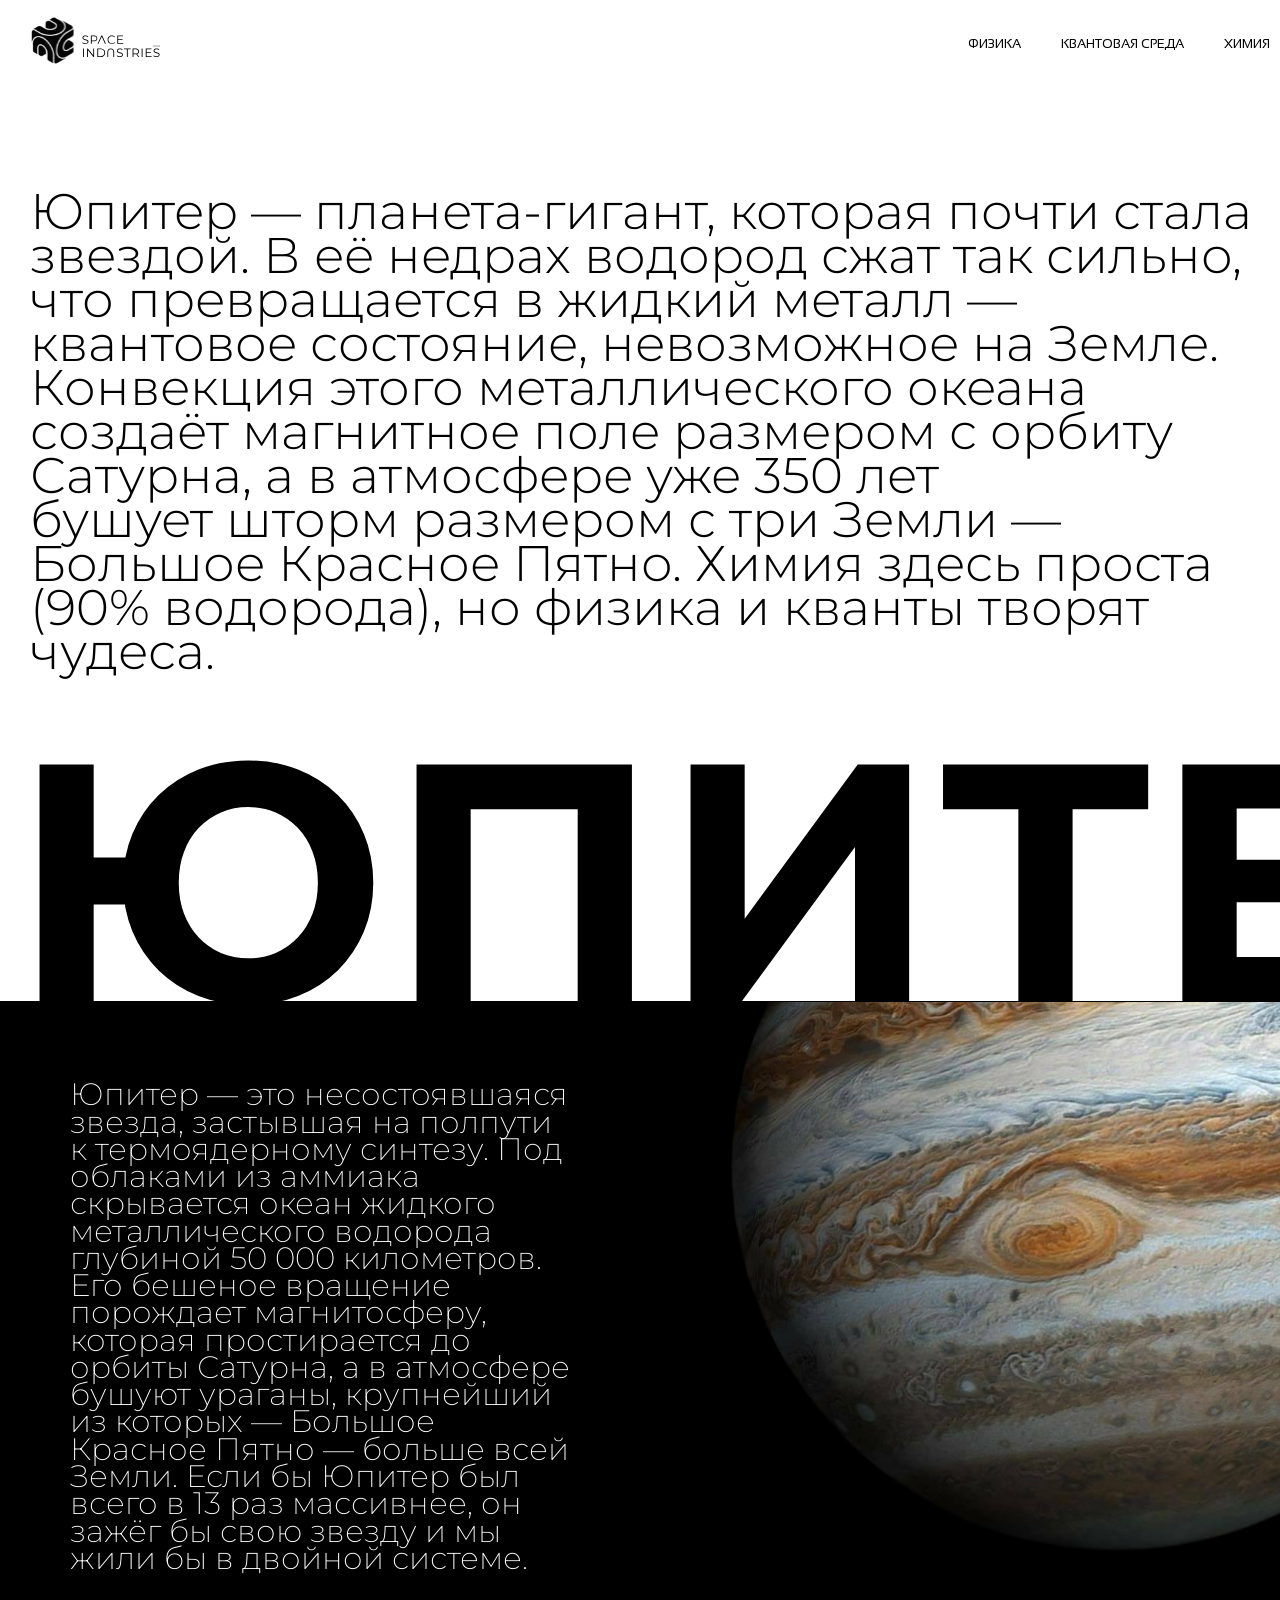
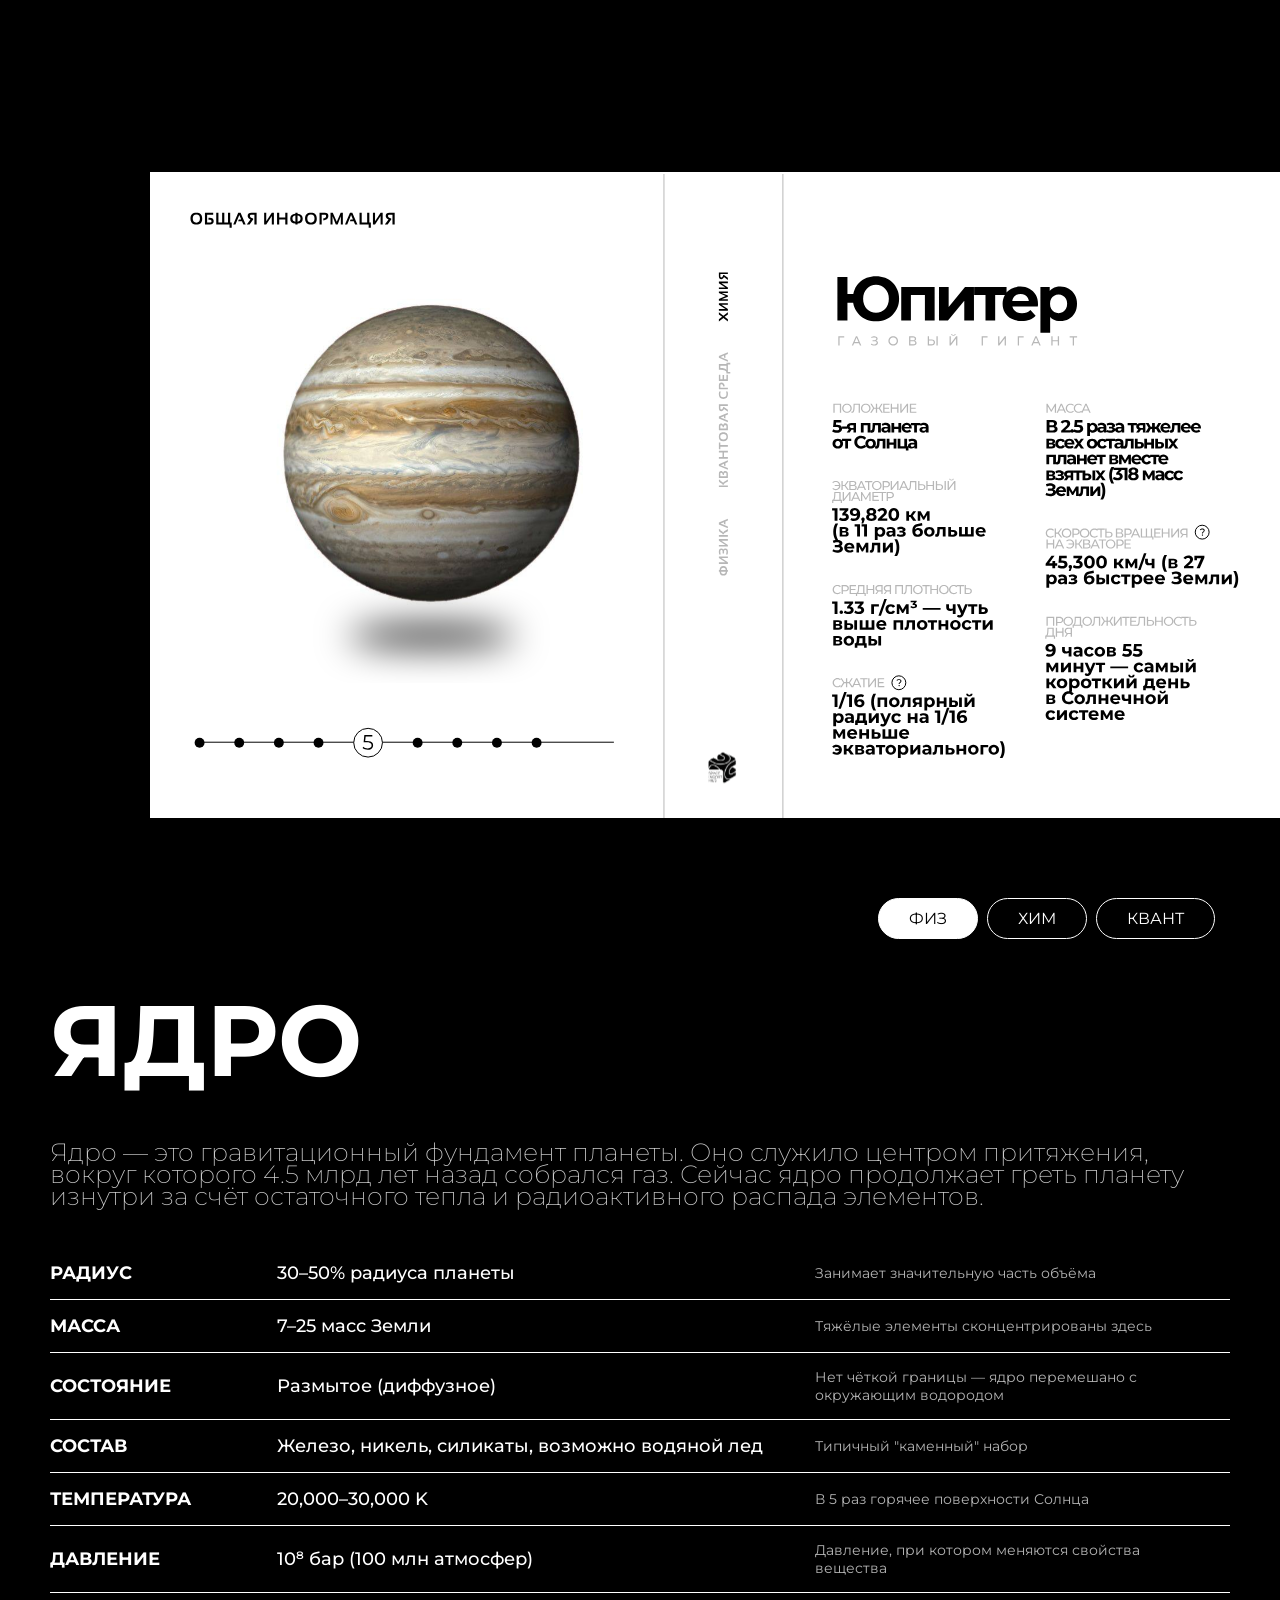
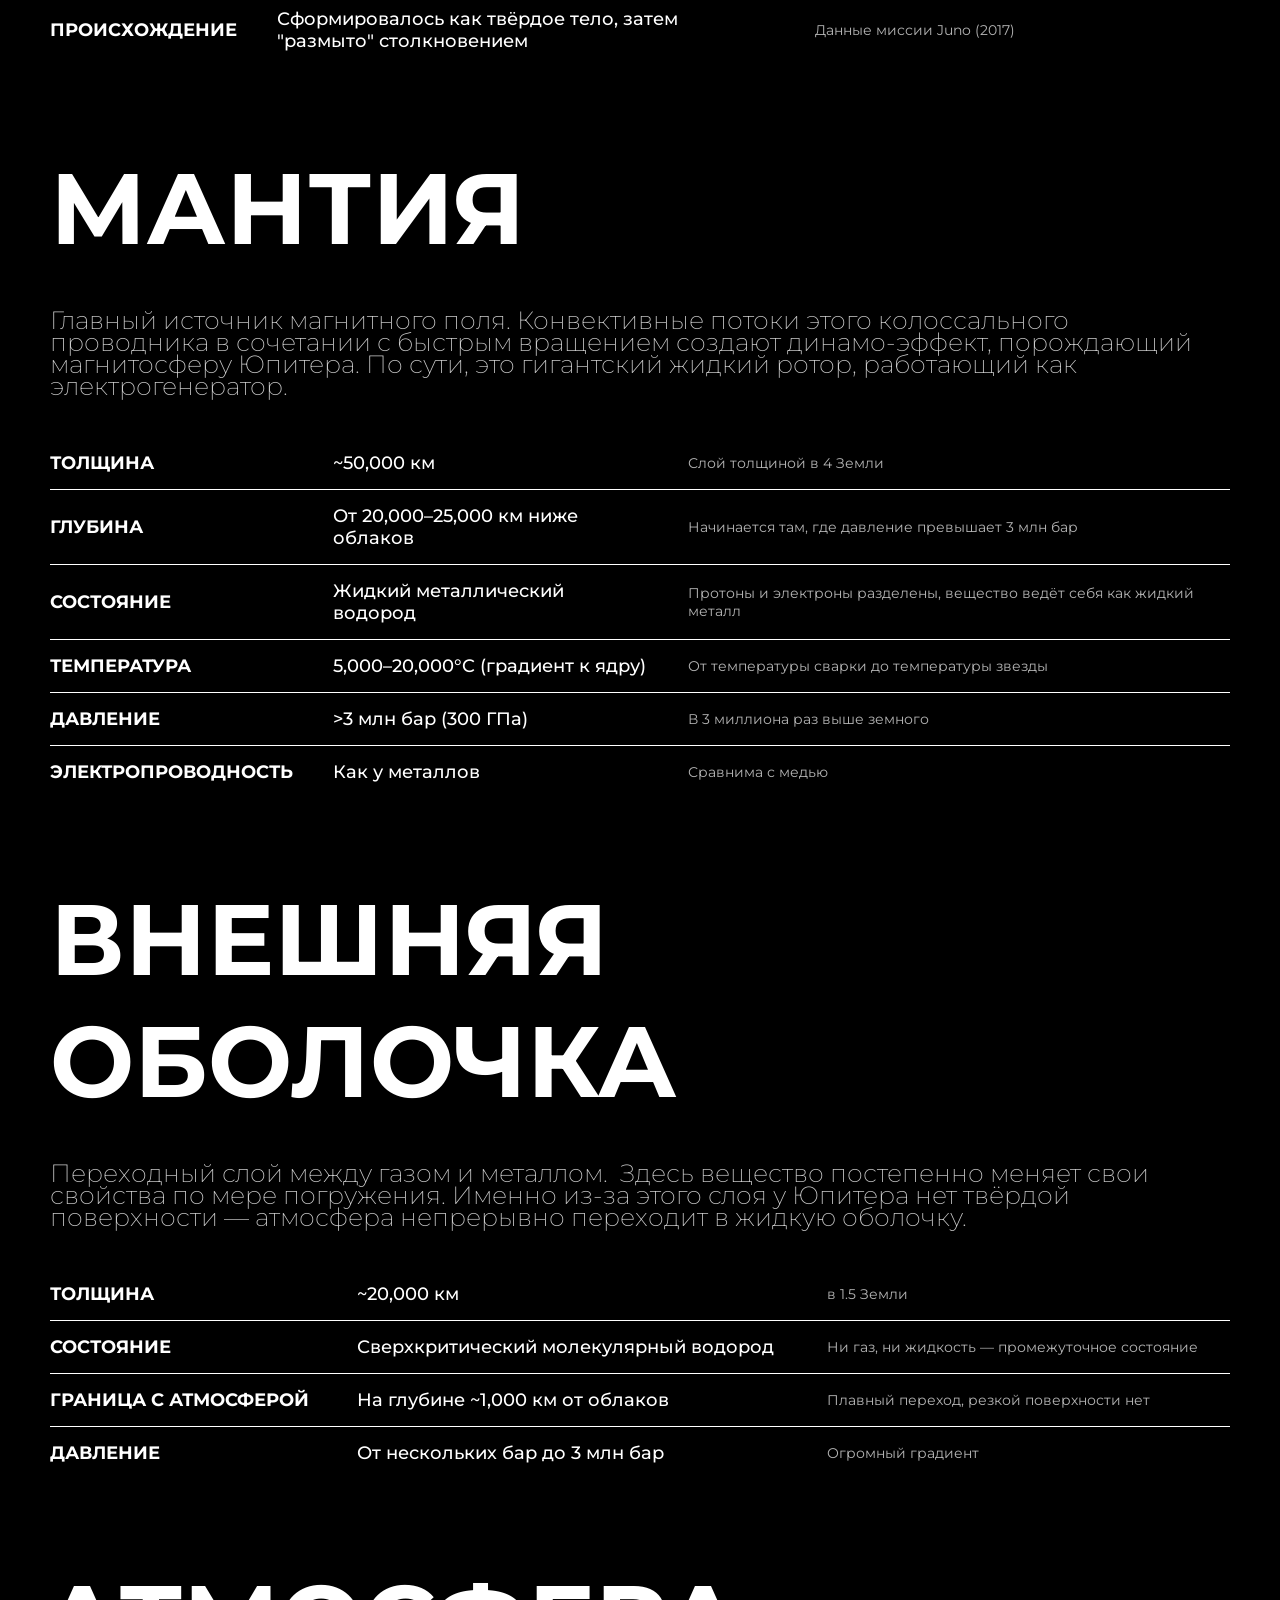
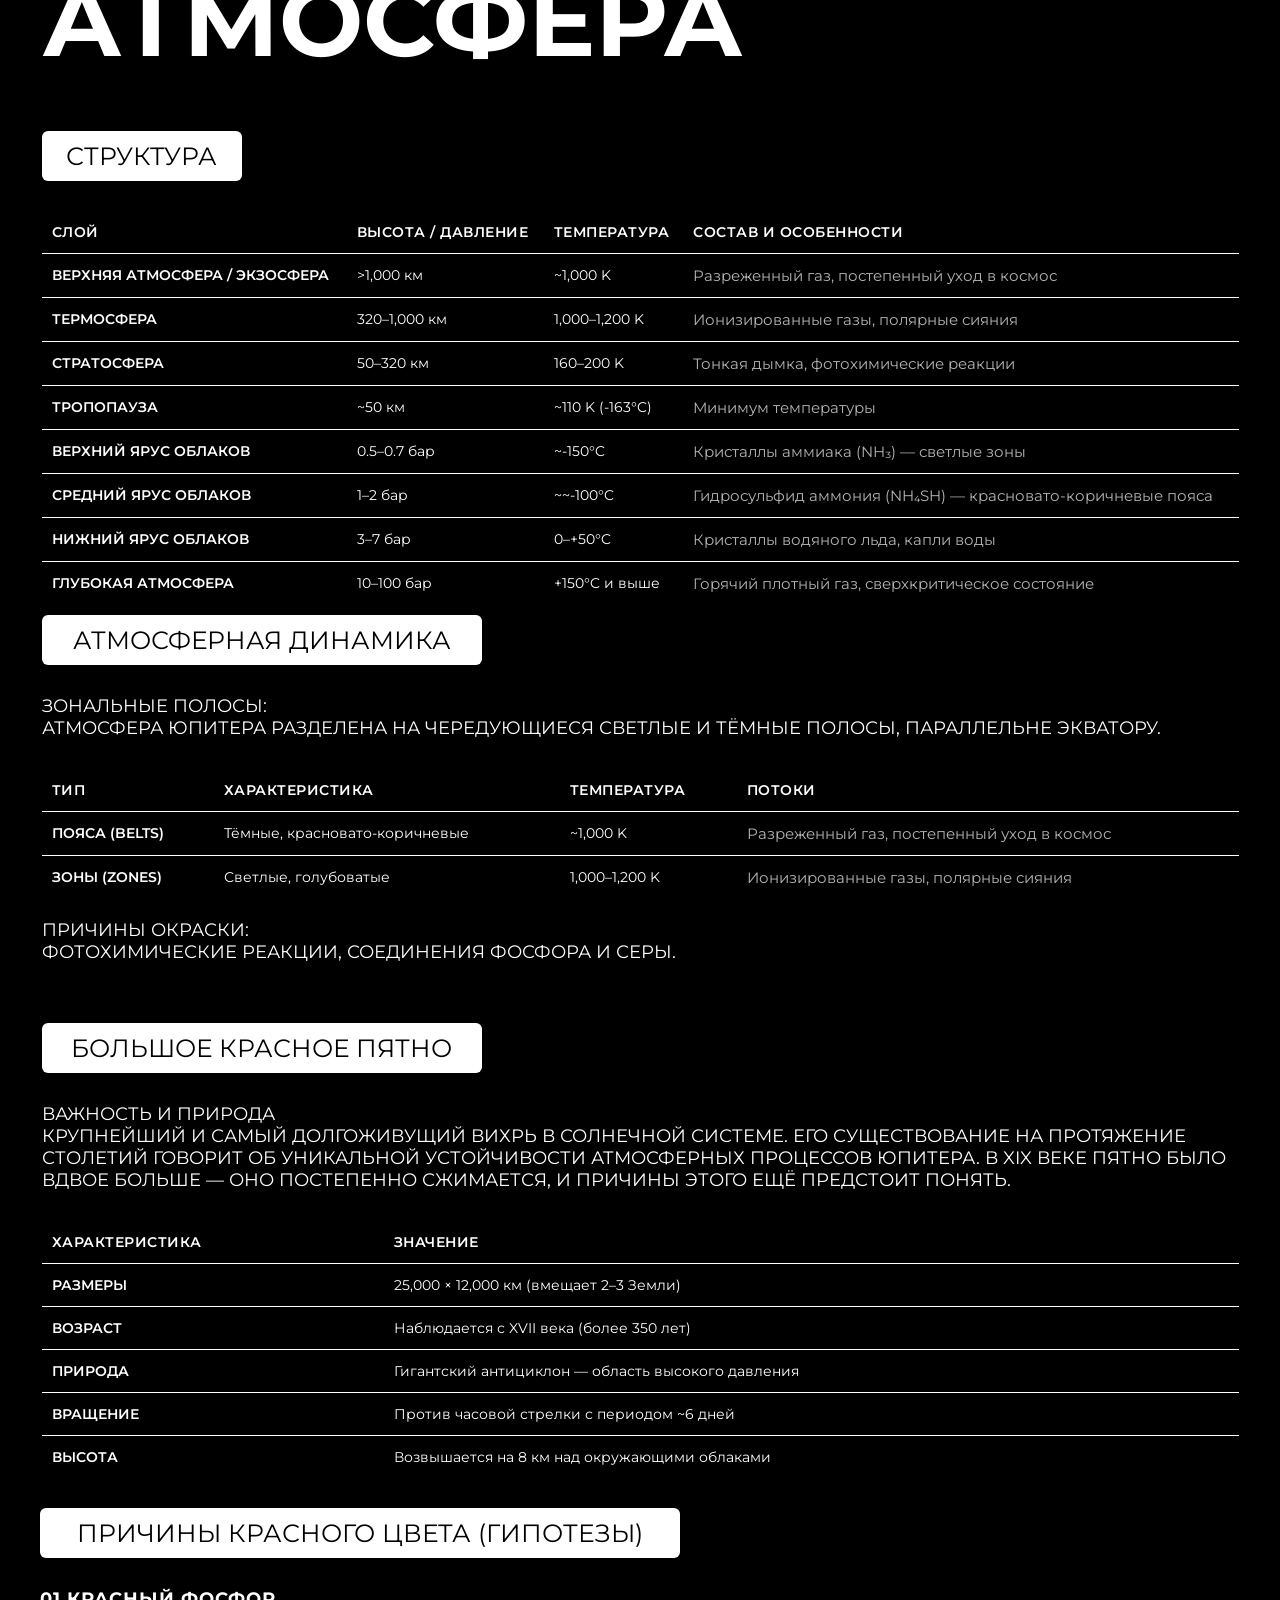
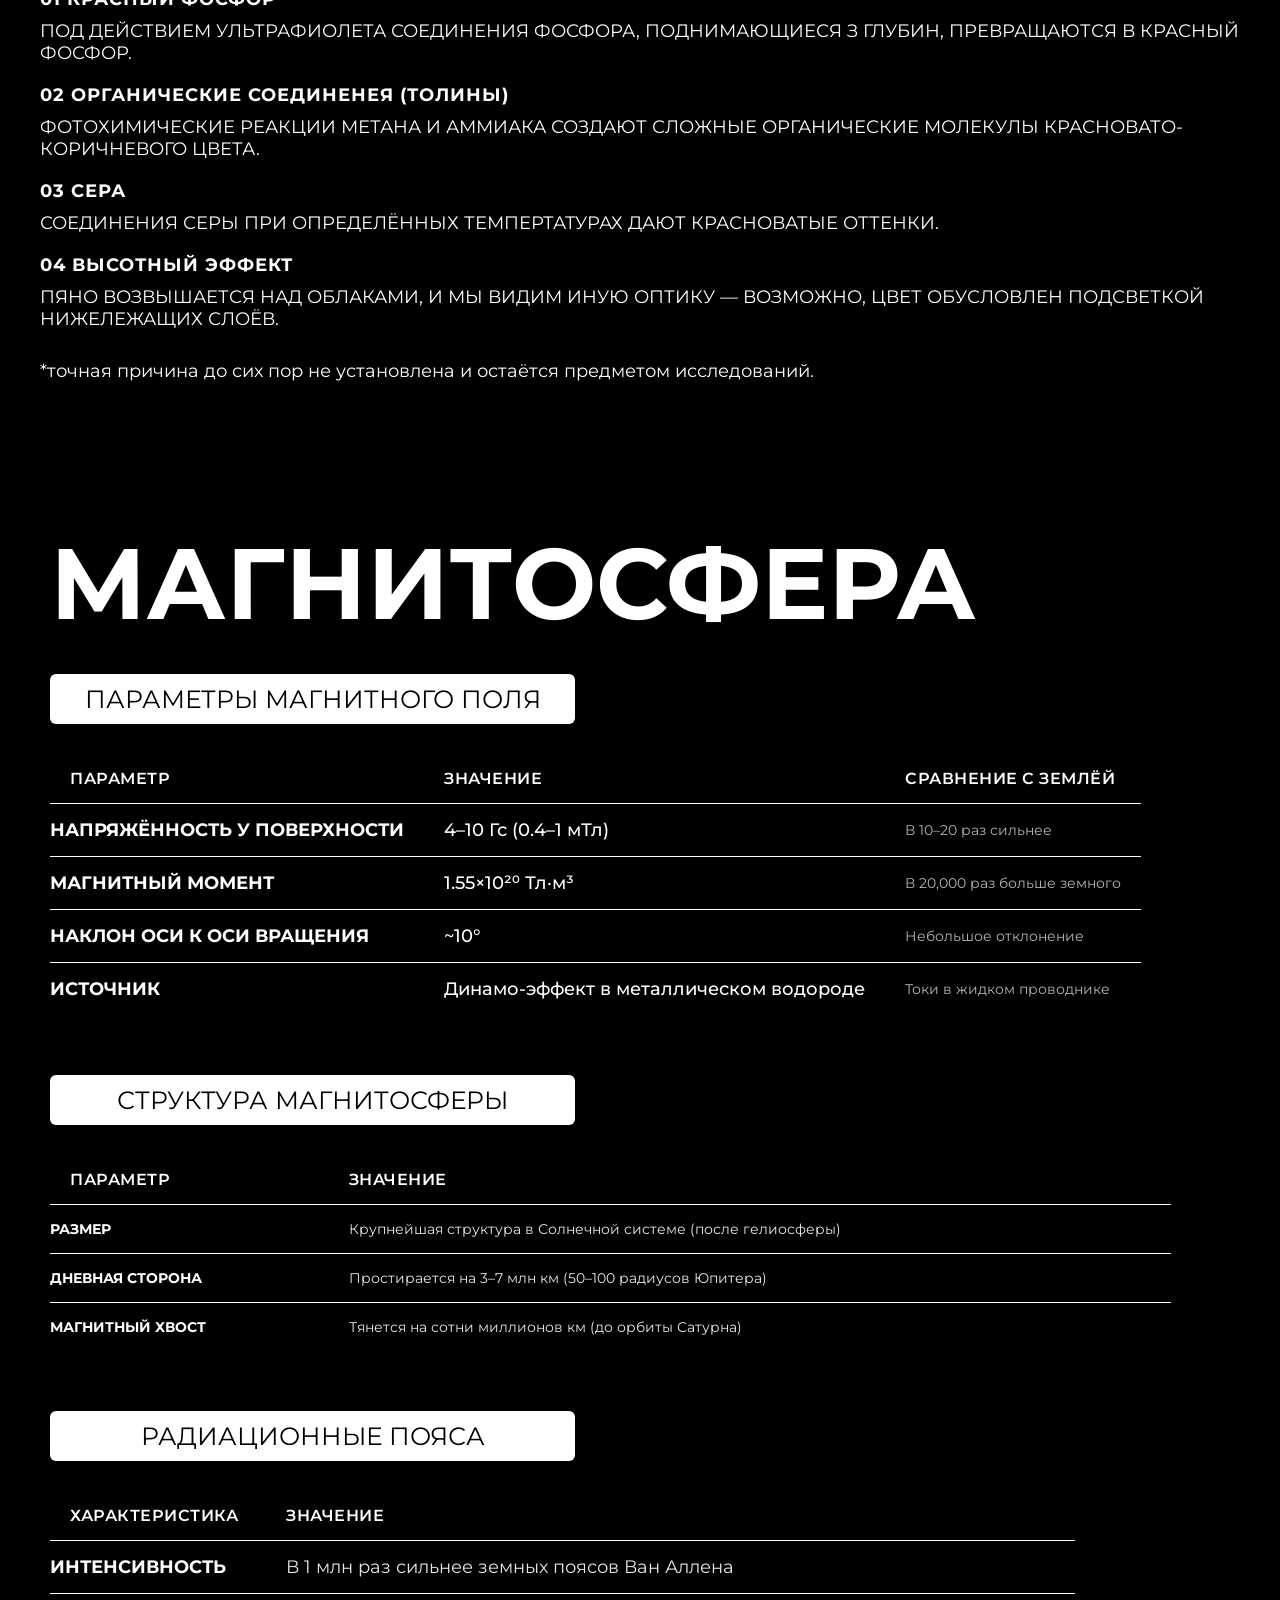
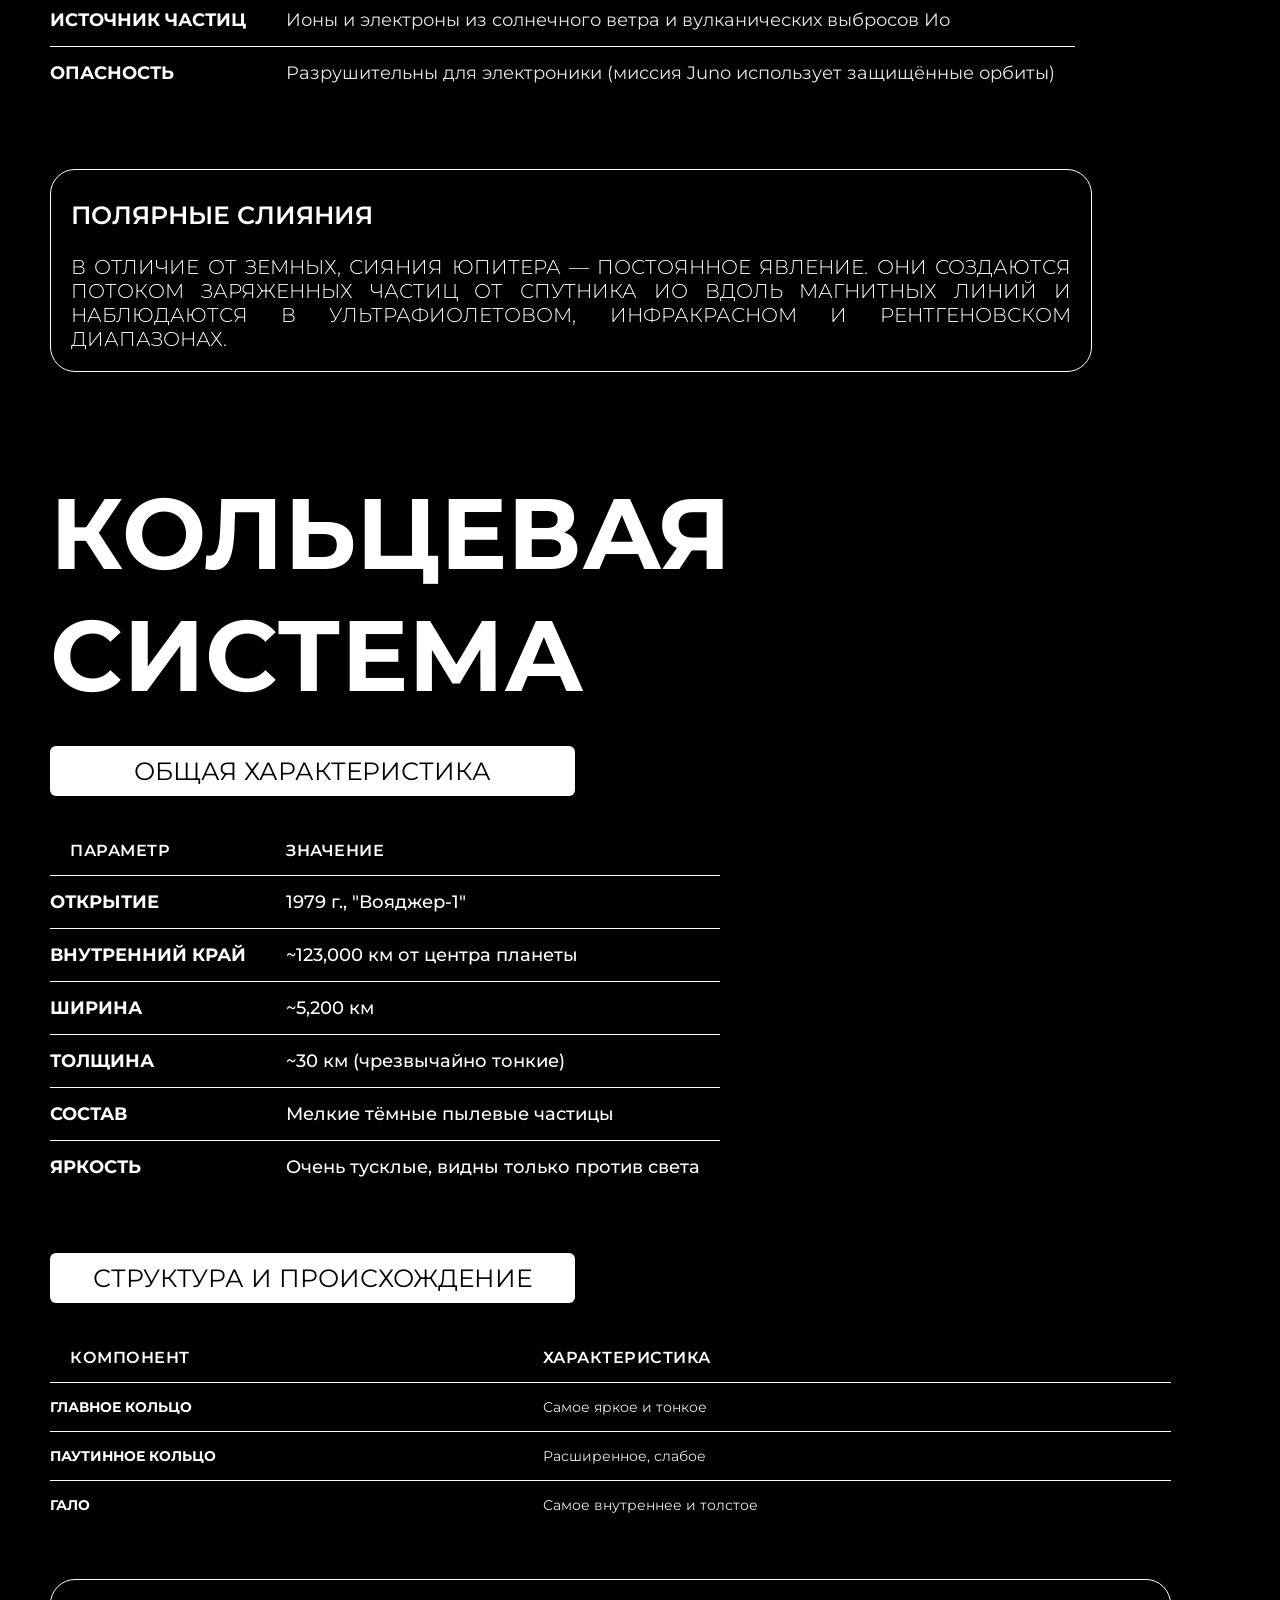
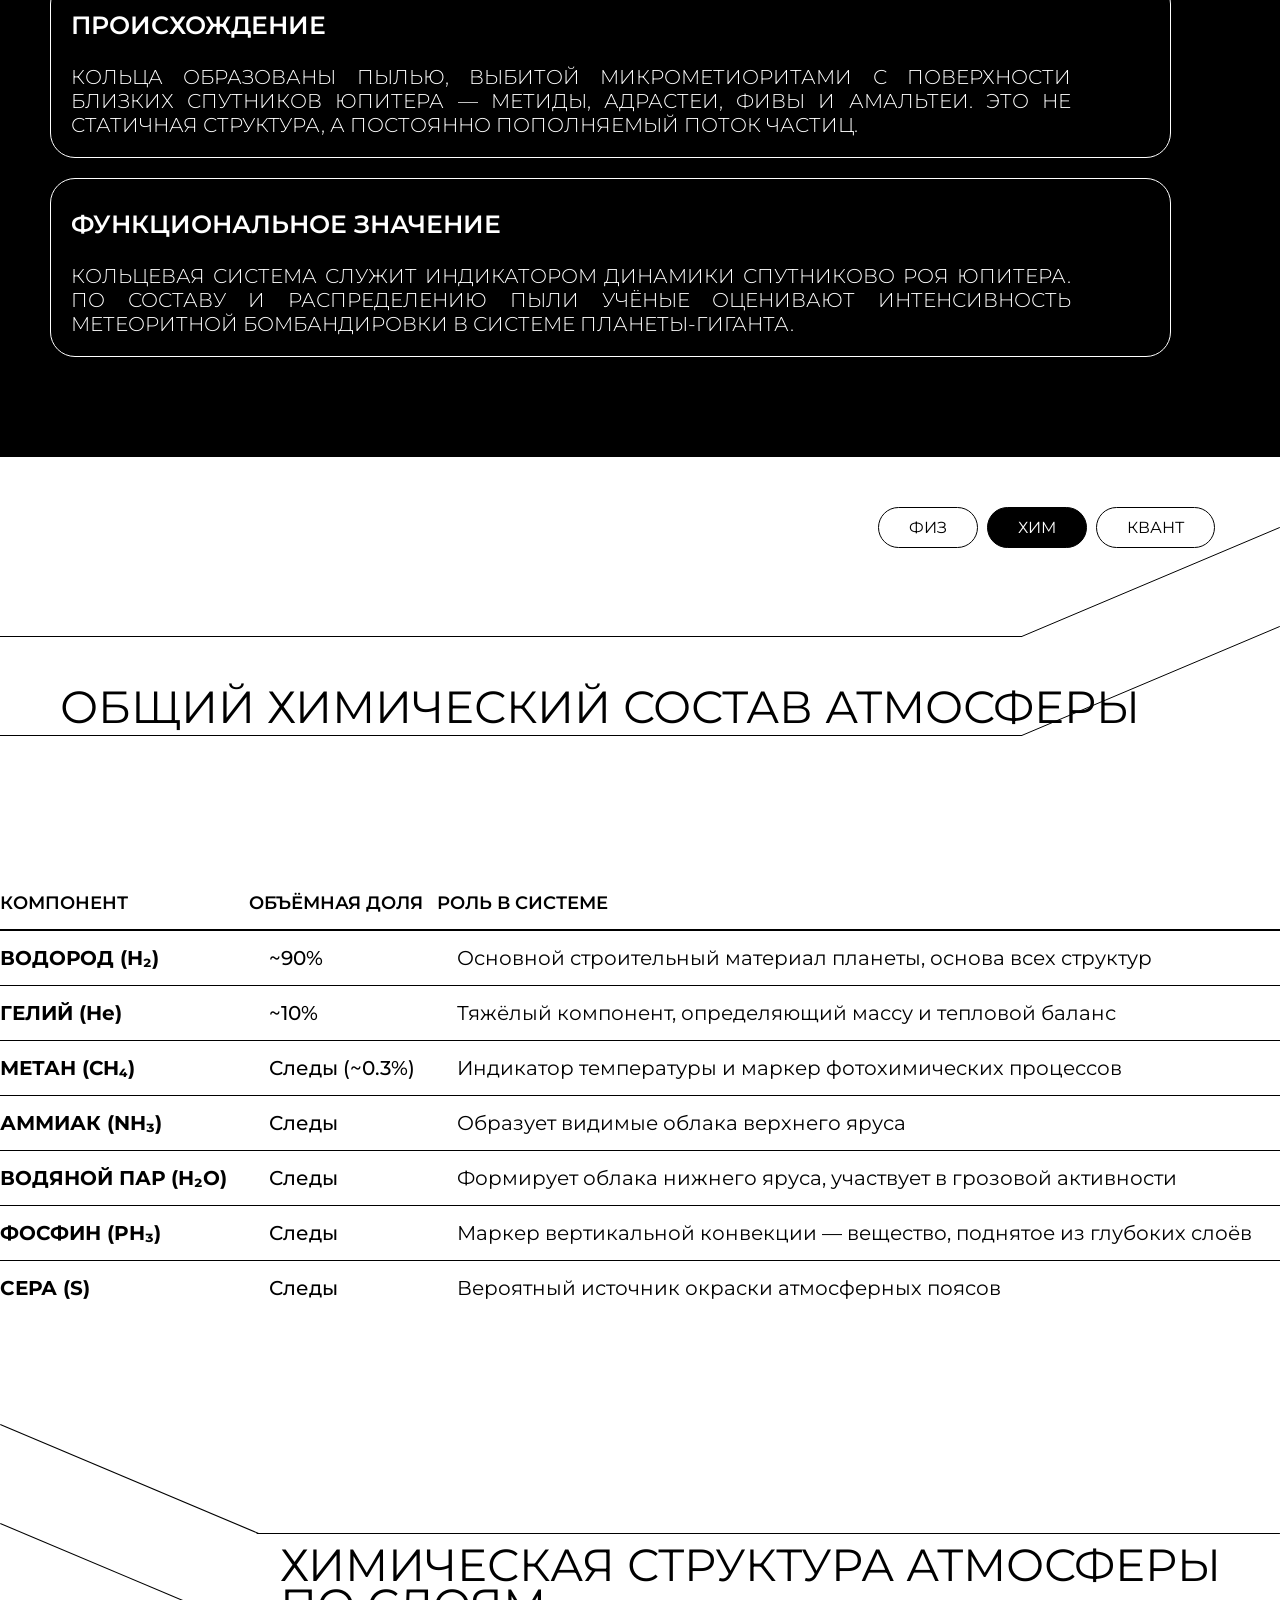
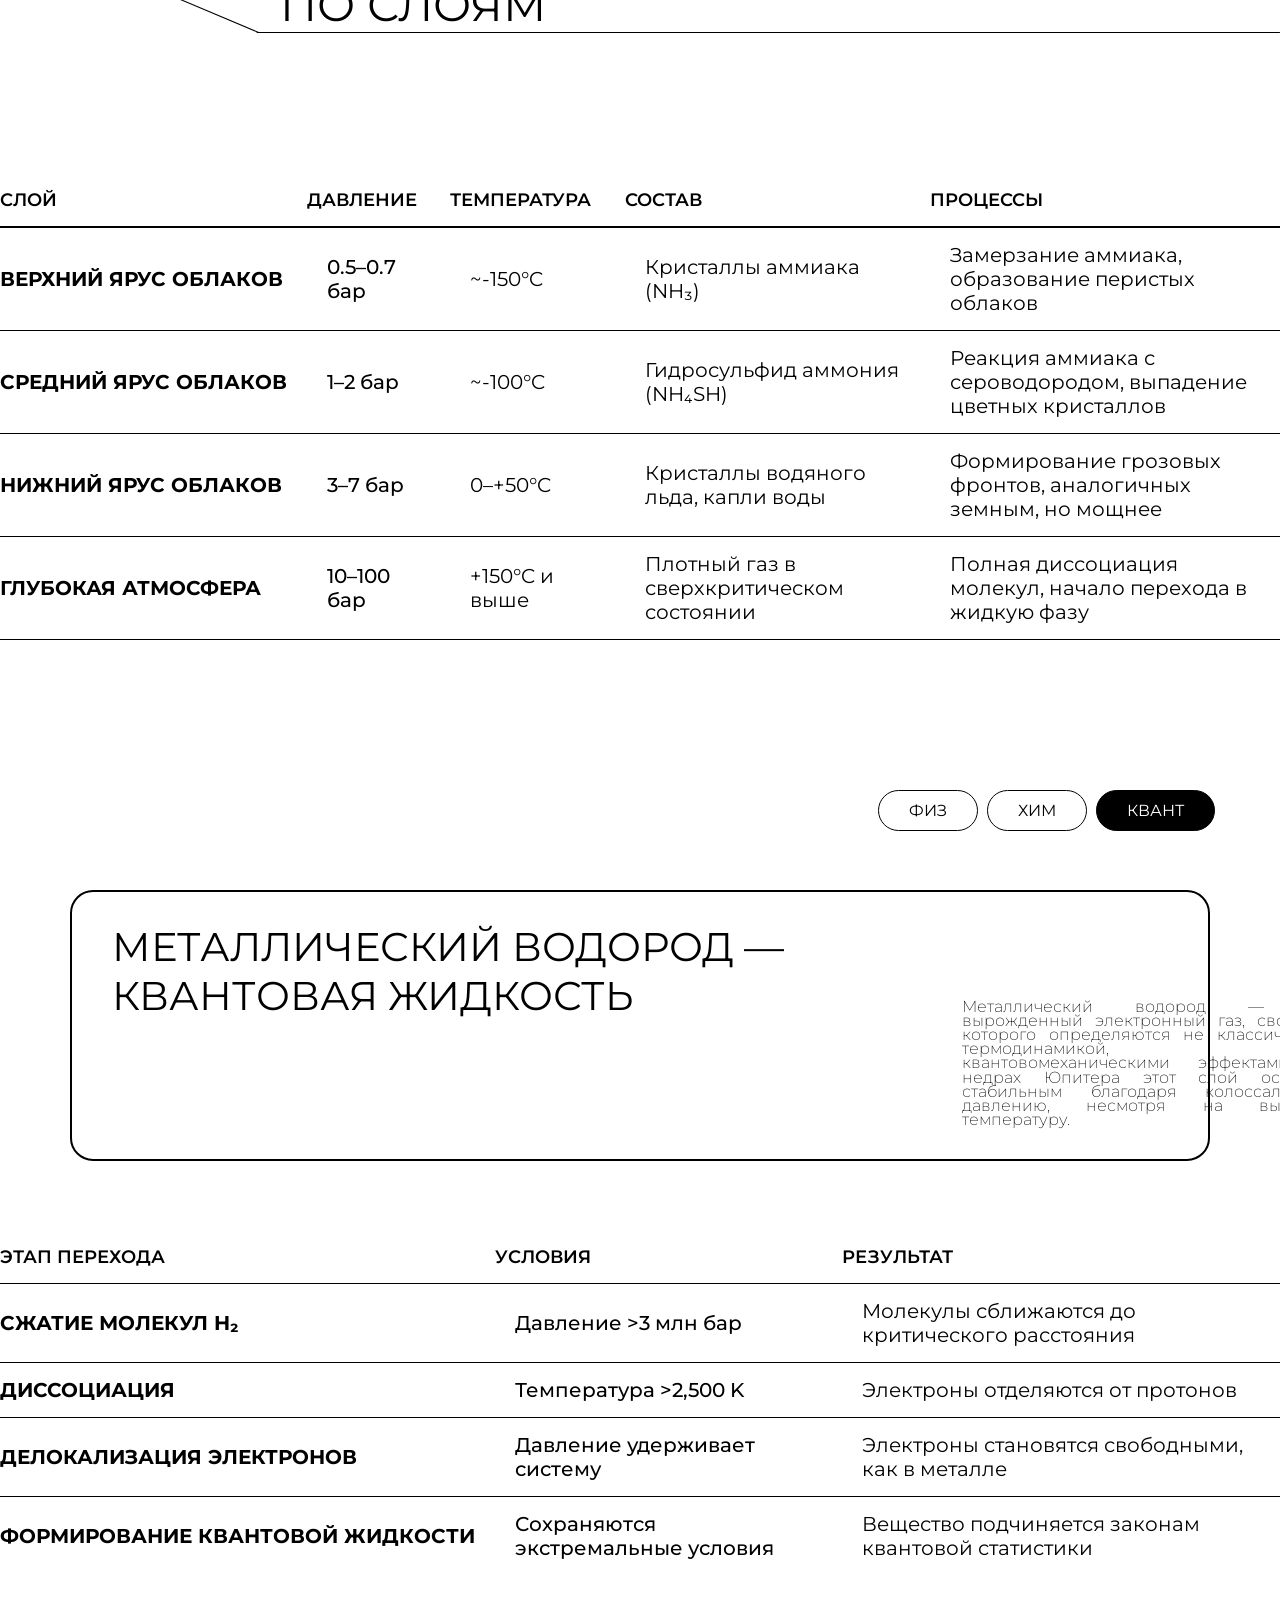
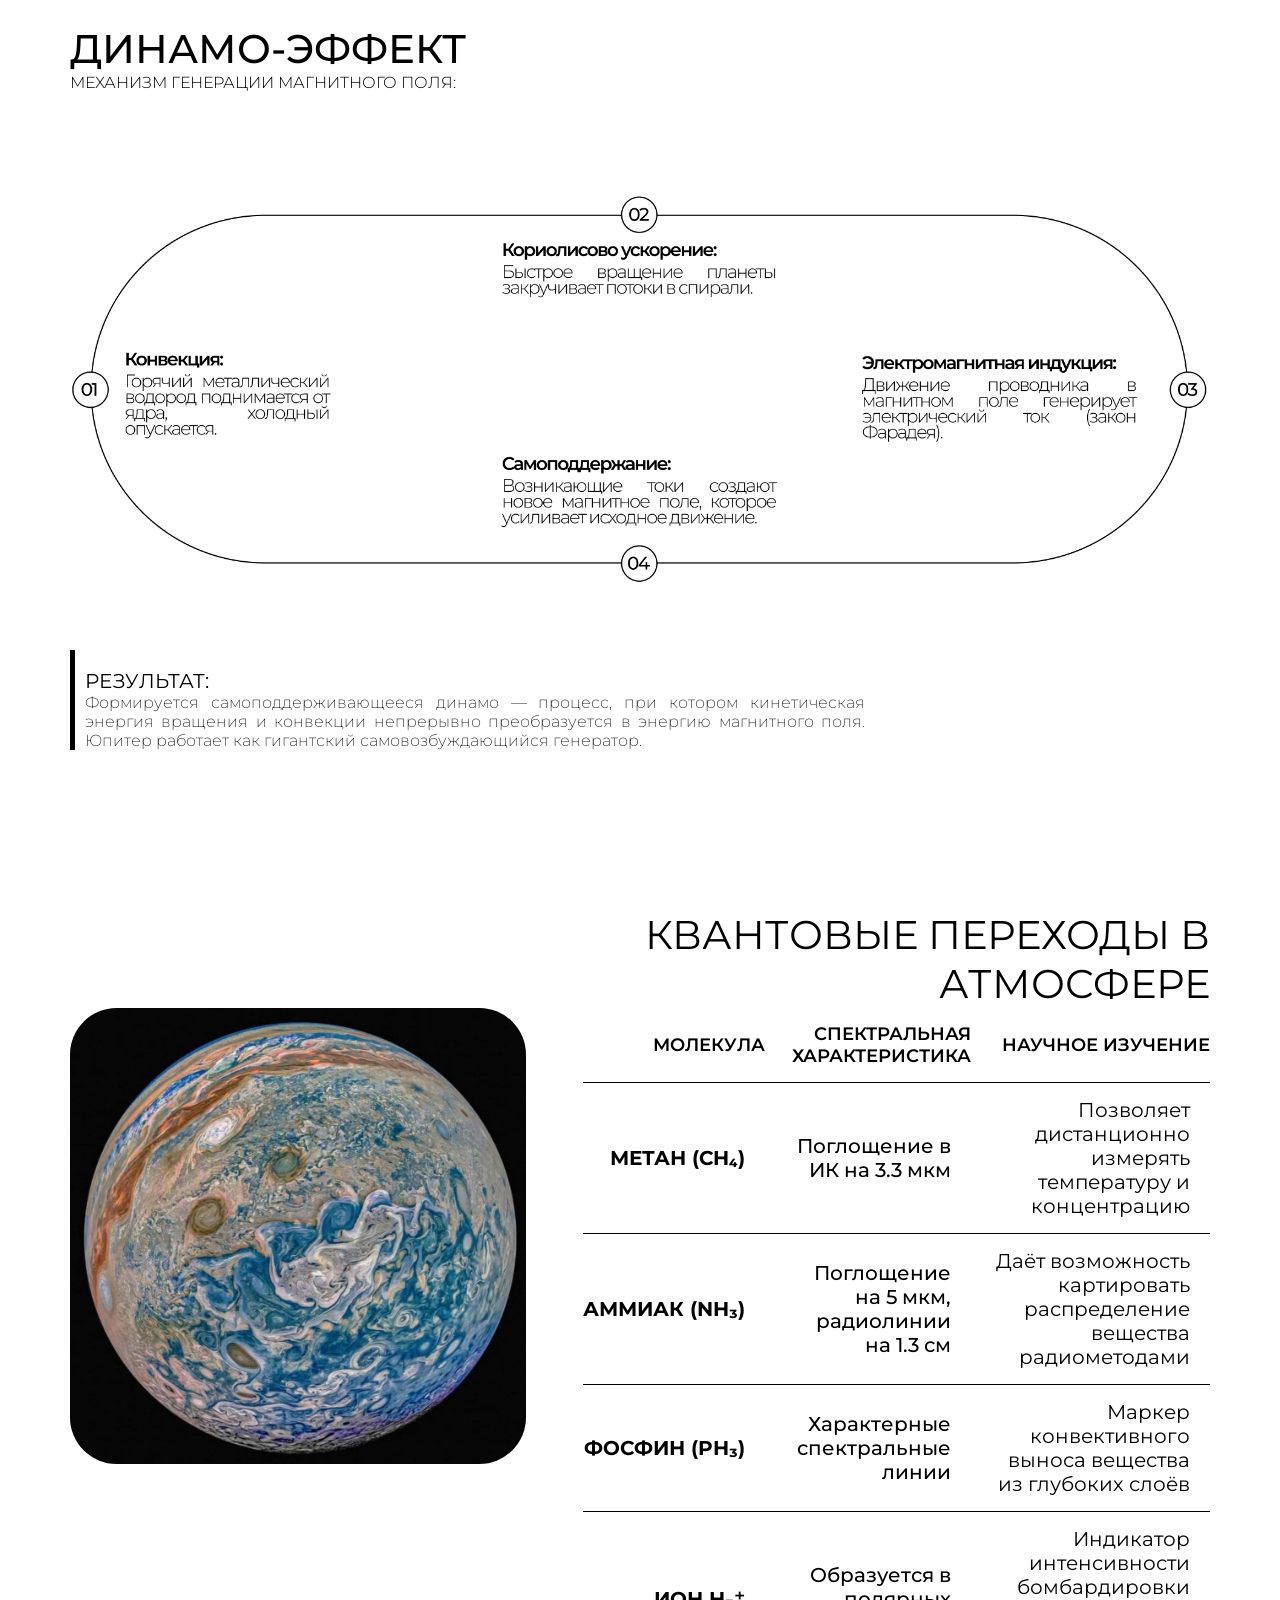
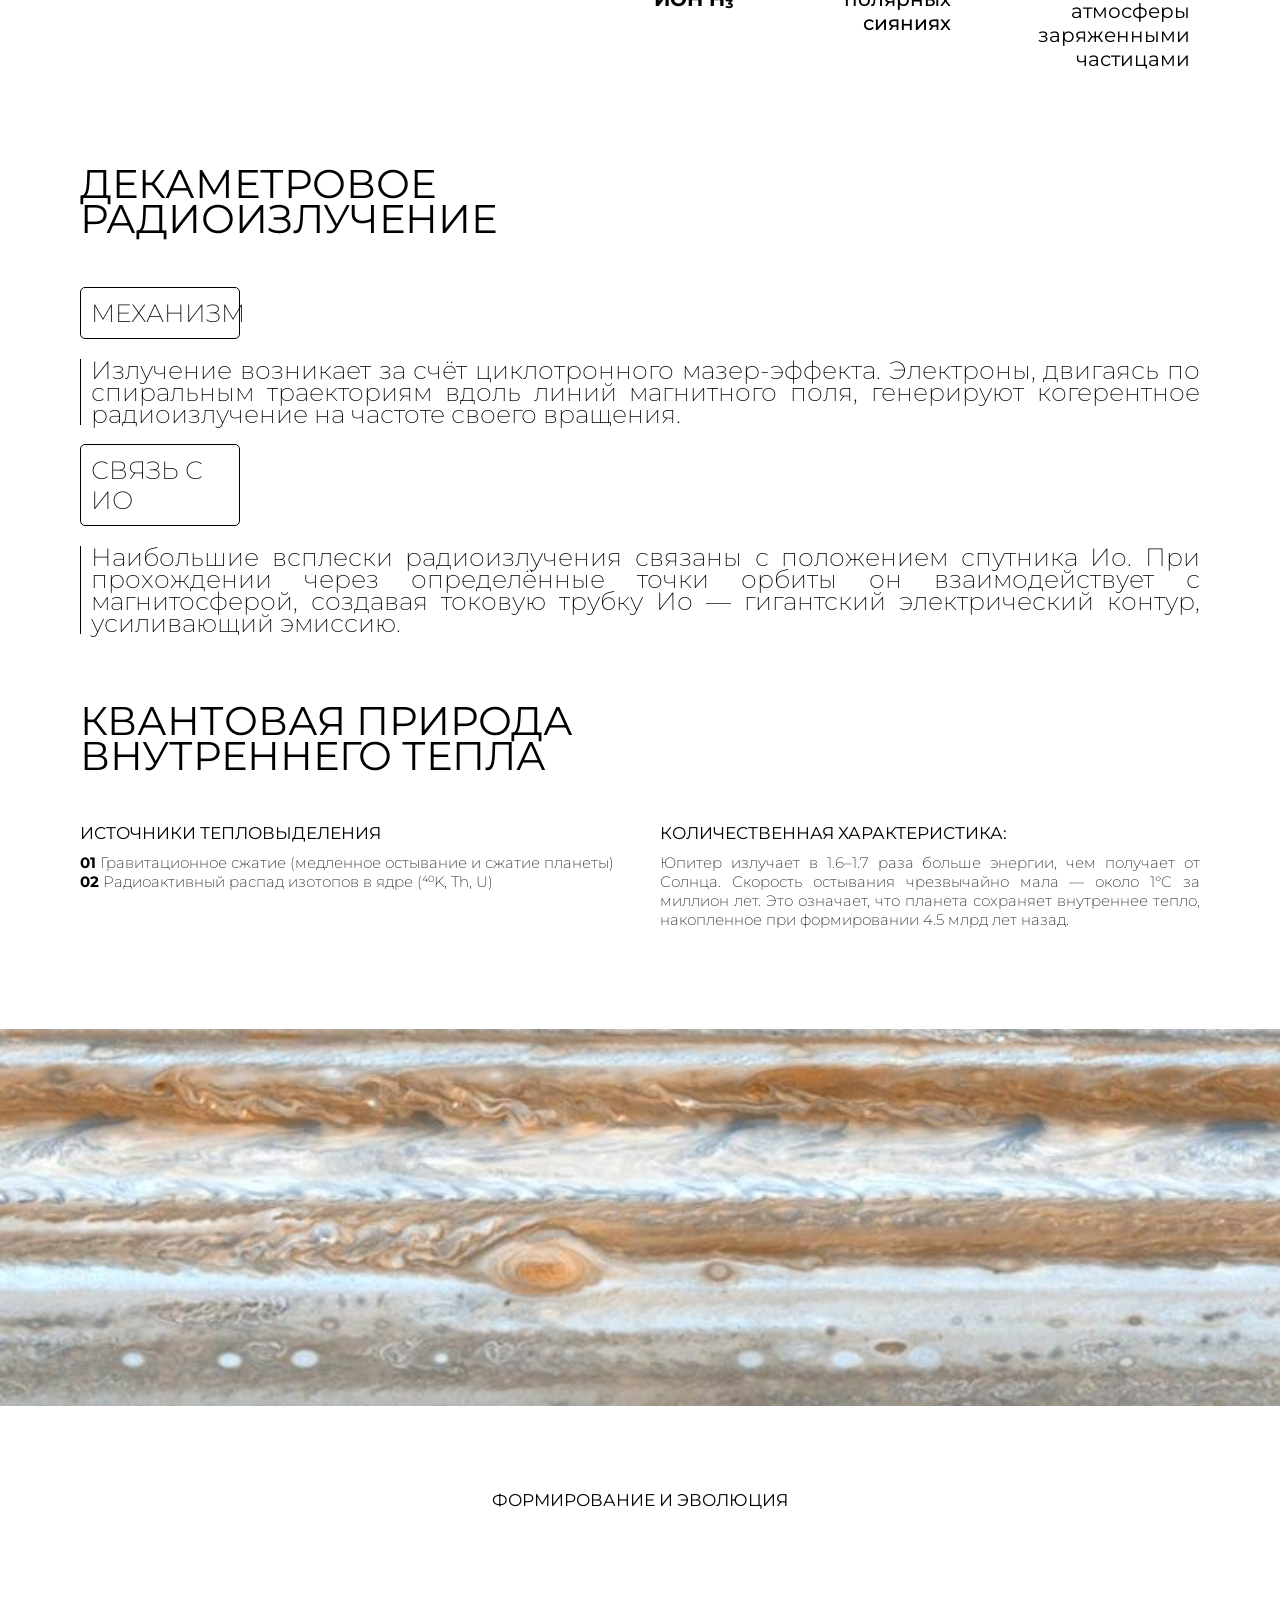
==== commit 8ba68585: "Update Jupiter.html" ====
--- a/Jupiter.html
+++ b/Jupiter.html
@@ -4,7 +4,7 @@
     <meta charset="UTF-8">
     <meta name="viewport" content="width=device-width, initial-scale=1.0">
     <title>Jupiter</title>
-    <link rel="stylesheet" href="/БЕТА-ВЕРСИЯ/HTML/ГАЛАКТИКИ/Млечный Путь/Планеты Солнечной Системы/Юпитер/Jupiter.css">
+    <link rel="stylesheet" href="Jupiter.css">
 </head>
 <body>
 
@@ -12,7 +12,7 @@
     <header id="head">
         <nav>
             <ul>
-                <li class="image"><img src="/БЕТА-ВЕРСИЯ/IMAGES/logo (long, light).svg" alt=""></li>
+                <li class="image"><img src="IMAGES/logo (long, light).svg" alt=""></li>
                 <li><a href="#physics">ФИЗИКА</a></li>
                 <li><a href="#quantum_physics">КВАНТОВАЯ СРЕДА</a></li>
                 <li><a href="#chemistry">ХИМИЯ</a></li>
@@ -40,12 +40,12 @@
                  Его бешеное вращение порождает магнитосферу, которая простирается до орбиты Сатурна, а в 
                  атмосфере бушуют ураганы, крупнейший из которых — Большое Красное Пятно — больше всей Земли. 
                  Если бы Юпитер был всего в 13 раз массивнее, он зажёг бы свою звезду и мы жили бы в двойной системе.</p>
-            <img src="/БЕТА-ВЕРСИЯ/HTML/ГАЛАКТИКИ/Млечный Путь/Планеты Солнечной Системы/Юпитер/images/Jupiter (.hero_Jupiter).svg" alt="" class="Jupiter">
+            <img src="IMAGES/Jupiter (.hero_Jupiter).svg" alt="" class="Jupiter">
 
 <!-- КАРТОЧКА-ОПИСАНИЕ -->
 
             <div class="summary_card">
-                <img src="/БЕТА-ВЕРСИЯ/HTML/ГАЛАКТИКИ/Млечный Путь/Планеты Солнечной Системы/Юпитер/images/Jupiter (card_Jupiter).svg" alt="" class="card">
+                <img src="IMAGES/Jupiter (card_Jupiter).svg" alt="" class="card">
             </div>
         </div>
 
@@ -545,7 +545,7 @@
 <!-- ОБЩИЙ ХИМИЧЕСКИЙ СОСТАВ АТМОСФЕРЫ --> 
             <div class="chemical_composition">
                 <h2>ОБЩИЙ ХИМИЧЕСКИЙ СОСТАВ АТМОСФЕРЫ</h2>
-                <img src="/БЕТА-ВЕРСИЯ/HTML/ГАЛАКТИКИ/Млечный Путь/Планеты Солнечной Системы/Юпитер/images/lines_1 (chemistry).svg" alt="">
+                <img src="IMAGES/lines_1 (chemistry).svg" alt="">
                 <table>
                     <thead>
                         <tr>
@@ -596,7 +596,7 @@
 <!-- ХИМИЧЕСКАЯ СТРУКТУРА АТМОСФЕРЫ ПО СЛОЯМ --> 
             <div class="chemical_structure">
                 <h2>ХИМИЧЕСКАЯ СТРУКТУРА АТМОСФЕРЫ ПО СЛОЯМ</h2>
-                <img src="/БЕТА-ВЕРСИЯ/HTML/ГАЛАКТИКИ/Млечный Путь/Планеты Солнечной Системы/Юпитер/images/lines_2 (chemistry).svg" alt="">
+                <img src="IMAGES/lines_2 (chemistry).svg" alt="">
 
                 <table>
                     <thead>
@@ -702,7 +702,7 @@
                     <p>МЕХАНИЗМ ГЕНЕРАЦИИ МАГНИТНОГО ПОЛЯ:</p>
                 </div>
                 <div class="scheme">
-                    <img src="/БЕТА-ВЕРСИЯ/HTML/ГАЛАКТИКИ/Млечный Путь/Планеты Солнечной Системы/Юпитер/images/Dinamo-effect.png" alt="">
+                    <img src="IMAGES/Dinamo-effect.png" alt="">
                 </div>
                 <div class="result">
                     <img src="#" alt="">
@@ -716,7 +716,7 @@
             <div class="quantum_transitions">
                 <h2>КВАНТОВЫЕ ПЕРЕХОДЫ В АТМОСФЕРЕ</h2>
                 <div class="table">
-                     <img src="/БЕТА-ВЕРСИЯ/HTML/ГАЛАКТИКИ/Млечный Путь/Планеты Солнечной Системы/Юпитер/images/quantum_transitions (Jupiter).svg" alt="">
+                     <img src="IMAGES/quantum_transitions (Jupiter).svg" alt="">
                     <table>
                         <thead>
                             <tr>
@@ -785,13 +785,13 @@
                     </div>
                 </div>
             </div>
-            <img src="/БЕТА-ВЕРСИЯ/HTML/ГАЛАКТИКИ/Млечный Путь/Планеты Солнечной Системы/Юпитер/images/shell (Jupiter).svg" alt="">
+            <img src="IMAGES/shell (Jupiter).svg" alt="">
         </div>
 <!-- ФОРМИРОВАНИЕ И ЭВОЛЮЦИЯ (НЕ КВАНТОВАЯ ФИЗИКА УЖЕ!) -->
             <div class="evolution">
                     <h2>ФОРМИРОВАНИЕ И ЭВОЛЮЦИЯ</h2>
                     <div class="accretion">
-                        <img src="/БЕТА-ВЕРСИЯ/HTML/ГАЛАКТИКИ/Млечный Путь/Планеты Солнечной Системы/Юпитер/images/table (evolution).png" alt="">
+                        <img src="IMAGES/table (evolution).png" alt="">
                     </div>
             </div>
 <!-- ТАБЛИЦА-СРАВНЕНИЕ СО ЗВЁЗДАМИ -->
@@ -986,10 +986,10 @@
                 <li><a href="#quantum_physics">КВАНТ</a></li>
             </ul>
         </nav>
-        <img src="/БЕТА-ВЕРСИЯ/IMAGES/logo (long, light).svg" alt="" class="footer_logo">
+        <img src="IMAGES/logo (long, light).svg" alt="" class="footer_logo">
         <nav class="main_menu">
             <ul>
-                <li><a href="/БЕТА-ВЕРСИЯ/HTML/main.html">Главная</a></li>
+                <li><a href="index.html">Главная</a></li>
                 <li><a href="#head">Шапка страницы</a></li>
                 <li><a href="#about_Jupiter">Сводка</a></li>
             </ul>
@@ -1050,4 +1050,4 @@
         });
     });
 </script>
-</html>+</html>
--- a/Jupiter.css
+++ b/Jupiter.css
@@ -0,0 +1,2630 @@
+@import url('https://fonts.googleapis.com/css2?family=Jost:ital,wght@0,100..900;1,100..900&family=Montserrat:ital,wght@0,100..900;1,100..900&family=Poppins:ital,wght@0,100;0,200;0,300;0,400;0,500;0,600;0,700;0,800;0,900;1,100;1,200;1,300;1,400;1,500;1,600;1,700;1,800;1,900&family=Raleway:ital,wght@0,100..900;1,100..900&family=Roboto:ital,wght@0,100..900;1,100..900&family=Sansation:ital,wght@0,300;0,400;0,700;1,300;1,400;1,700&family=Unbounded:wght@200..900&display=swap');
+@import url('https://fonts.googleapis.com/css2?family=Jost:ital,wght@0,100..900;1,100..900&family=Montserrat:ital,wght@0,100..900;1,100..900&family=Poppins:ital,wght@0,100;0,200;0,300;0,400;0,500;0,600;0,700;0,800;0,900;1,100;1,200;1,300;1,400;1,500;1,600;1,700;1,800;1,900&family=Raleway:ital,wght@0,100..900;1,100..900&family=Roboto:ital,wght@0,100..900;1,100..900&family=Sansation:ital,wght@0,300;0,400;0,700;1,300;1,400;1,700&family=Unbounded:wght@200..900&display=swap');
+
+* {
+    margin: 0;
+    padding: 0;
+    font-family: 'Montserrat', sans-serif;
+    
+}
+
+/* ШАПКА САЙТА */
+
+header {
+    padding: 20px 40px;
+    background: none;
+}
+
+header nav {
+    text-align: right;
+}
+
+header nav ul {
+    display: flex;
+    list-style: none;
+    align-items: center;
+    padding: 0;
+    margin: 0;
+}
+
+header img {
+    width: 130px;
+}
+
+header nav ul li.image {
+    margin-right: auto;  /* Это прижимает все остальные элементы вправо */
+    max-width: 150px;
+}
+
+header nav ul li {
+    margin: 0 20px;
+}
+
+header nav ul li:last-child {
+    margin-right: 0;     
+}
+
+header nav ul li a {
+    text-decoration: none;
+    color: black;
+    font-family: 'Sansation', sans-serif;
+    font-size: 13px;
+
+}
+
+header nav ul li a:hover {
+    color:rgb(121, 121, 121);
+    transition: 0.5s ease;
+}
+
+/* HERO-БЛОК СТРАНИЦЫ */
+
+main .hero p {
+    display: inline-block;
+    justify-content: left;
+    text-align: left;
+    font-size: 50px;
+    font-weight: 300;
+    line-height: 88%;
+    margin-left: 20px;
+    margin-top: 100px;
+    letter-spacing: -5%;
+    width: 1300px;
+}
+
+main .hero h1 {
+    text-align: center;
+    font-size: 338px;
+    font-weight: 700;
+    letter-spacing: -9%;
+    margin-bottom: -85px;
+}
+
+/* О ЮПИТЕРЕ */
+
+.summary {
+    margin: 0 auto;
+    background: black;
+    overflow: auto;  /* Чтобы контейнер не схлопывался */
+}
+
+.summary .Jupiter {
+    float: right;                    /* Фото справа */
+    width: 45%;
+    max-width: 900px;
+    height: auto;
+    margin-left: 40px;               /* Отступ от текста */
+    margin-top: -570px;
+    margin-bottom: 20px;
+}
+
+.summary p {
+    color: white;
+    font-size: 31px;
+    font-weight: 200;
+    line-height: 88%;
+    text-align: left;
+    margin-top: 80px;
+    margin-left: 70px;
+    width: 500px;
+}
+
+/* ВИЗИТНАЯ КАРТОЧКА ЮПИТЕРА */
+
+.summary_card {
+    background: white;
+    margin-left: 150px;
+    margin-top: 200px;
+    margin-bottom: 30px;
+    display: block;width: fit-content;  
+    text-align: center;
+}
+
+.card {
+    display: block;
+    max-width: 100%;
+    height: auto;
+}
+
+/* БЛОК: ФИЗ, ХИМ, КВАНТ */
+
+.concepts {
+    background: black;
+}
+
+.concepts nav ul {
+    list-style: none;
+    float: right;
+    margin-right: 60px;
+    margin-top: 50px;
+}
+
+.concepts nav ul li {
+    display: inline-block;
+    text-decoration: none;
+    border: 1px white solid;
+    border-radius: 25px;
+    color: white;
+    padding: 10px 30px;
+    margin-right: 5px;
+}
+
+.concepts nav ul .active {
+    background: white;
+    color: black;
+}
+
+                                                /* ЯДРО - ОДИН ОБЩИЙ БЛОК */
+.core {
+    background: black;
+    padding: 40px;
+    color: white;
+    display: flex;
+    flex-direction: column;
+    align-items: center;  /* Центрируем содержимое */
+    font-size: 18px;
+    width: 1200px;        /* Фиксированная ширина как у содержимого */
+    margin: 0 auto;       /* Центрируем весь блок на странице */
+}
+
+/* ЗАГОЛОВОК - ВАШИ СТИЛИ */
+.core h2 {
+    color: white;
+    font-size: 100px;
+    font-weight: 700;
+    letter-spacing: -10%;
+    width: 100%;          /* На всю ширину родителя */
+    margin-bottom: 20px;
+}
+/* ОПИСАНИЕ */
+.core .info {
+    color: rgba(255, 255, 255, 0.8);
+    font-weight: 200;
+    font-size: 25px;
+    line-height: 88%;
+    width: 100%;
+    margin-top: 20px;
+    margin-bottom: 40px;
+}
+
+/* ТАБЛИЦА - исправляем */
+.core table {
+    width: 100%;          /* На всю ширину родителя */
+    border-collapse: collapse;
+    color: white;
+    margin: 0 auto;
+}
+
+/* ЯЧЕЙКИ ТАБЛИЦЫ */
+.core td {
+    border: none;
+    padding: 15px 20px;
+    color: white; 
+}
+
+/* ГОРИЗОНТАЛЬНЫЕ ЛИНИИ */
+.core tr {
+    border-bottom: 1px solid white;
+}
+
+.core tr:last-child {
+    border-bottom: none;
+}
+
+/* ПЕРВАЯ КОЛОНКА */
+.core td.head {
+    font-weight: 700;
+    white-space: nowrap;
+    padding-left: 0;
+    color: white;
+}
+
+/* ВТОРАЯ КОЛОНКА */
+.core td:nth-child(2) {
+    font-weight: 500;
+    color: white;
+}
+
+/* ТРЕТЬЯ КОЛОНКА */
+.core td:nth-child(3) {
+    color: rgba(255, 255, 255, 0.7);
+    font-size: 14px;
+}
+
+                                                 /* МАНТИЯ - ОДИН ОБЩИЙ БЛОК */
+.mantle {
+    background: black;
+    padding: 40px;
+    color: white;
+    display: flex;
+    flex-direction: column;
+    align-items: center;  /* Центрируем содержимое */
+    font-size: 18px;
+    width: 1200px;        /* Фиксированная ширина как у содержимого */
+    margin: 0 auto;       /* Центрируем весь блок на странице */
+}
+
+/* ЗАГОЛОВОК - ВАШИ СТИЛИ */
+.mantle h2 {
+    color: white;
+    font-size: 100px;
+    font-weight: 700;
+    letter-spacing: -10%;
+    width: 100%;          /* На всю ширину родителя */
+    margin-bottom: 20px;
+}
+/* ОПИСАНИЕ */
+.mantle .info {
+    color: rgba(255, 255, 255, 0.8);
+    font-weight: 200;
+    font-size: 25px;
+    line-height: 88%;
+    width: 100%;
+    margin-top: 20px;
+    margin-bottom: 40px;
+}
+
+/* ТАБЛИЦА - исправляем */
+.mantle table {
+    width: 100%;          /* На всю ширину родителя */
+    border-collapse: collapse;
+    color: white;
+    margin: 0 auto;
+}
+
+/* ЯЧЕЙКИ ТАБЛИЦЫ */
+.mantle td {
+    border: none;
+    padding: 15px 20px;
+    color: white; 
+}
+
+/* ГОРИЗОНТАЛЬНЫЕ ЛИНИИ */
+.mantle tr {
+    border-bottom: 1px solid white;
+}
+
+.mantle tr:last-child {
+    border-bottom: none;
+}
+
+/* ПЕРВАЯ КОЛОНКА */
+.mantle td.head {
+    font-weight: 700;
+    white-space: nowrap;
+    padding-left: 0;
+    color: white;
+}
+
+/* ВТОРАЯ КОЛОНКА */
+.mantle td:nth-child(2) {
+    font-weight: 500;
+    color: white;
+}
+
+/* ТРЕТЬЯ КОЛОНКА */
+.mantle td:nth-child(3) {
+    color: rgba(255, 255, 255, 0.7);
+    font-size: 14px;
+}
+
+                                                 /* ВНЕШНЯЯ ОБОЛОЧКА - ОДИН ОБЩИЙ БЛОК */
+.shell {
+    background: black;
+    padding: 40px;
+    color: white;
+    display: flex;
+    flex-direction: column;
+    align-items: center;  /* Центрируем содержимое */
+    font-size: 18px;
+    width: 1200px;        /* Фиксированная ширина как у содержимого */
+    margin: 0 auto;       /* Центрируем весь блок на странице */
+}
+
+/* ЗАГОЛОВОК - ВАШИ СТИЛИ */
+.shell h2 {
+    color: white;
+    font-size: 100px;
+    font-weight: 700;
+    letter-spacing: -10%;
+    width: 100%;          /* На всю ширину родителя */
+    margin-bottom: 20px;
+}
+/* ОПИСАНИЕ */
+.shell .info {
+    color: rgba(255, 255, 255, 0.8);
+    font-weight: 200;
+    font-size: 25px;
+    line-height: 88%;
+    width: 100%;
+    margin-top: 20px;
+    margin-bottom: 40px;
+}
+
+/* ТАБЛИЦА - исправляем */
+.shell table {
+    width: 100%;          /* На всю ширину родителя */
+    border-collapse: collapse;
+    color: white;
+    margin: 0 auto;
+}
+
+/* ЯЧЕЙКИ ТАБЛИЦЫ */
+.shell td {
+    border: none;
+    padding: 15px 20px;
+    color: white; 
+}
+
+/* ГОРИЗОНТАЛЬНЫЕ ЛИНИИ */
+.shell tr {
+    border-bottom: 1px solid white;
+}
+
+.shell tr:last-child {
+    border-bottom: none;
+}
+
+/* ПЕРВАЯ КОЛОНКА */
+.shell td.head {
+    font-weight: 700;
+    white-space: nowrap;
+    padding-left: 0;
+    color: white;
+}
+
+/* ВТОРАЯ КОЛОНКА */
+.shell td:nth-child(2) {
+    font-weight: 500;
+    color: white;
+}
+
+/* ТРЕТЬЯ КОЛОНКА */
+.shell td:nth-child(3) {
+    color: rgba(255, 255, 255, 0.7);
+    font-size: 14px;
+}
+
+                                        /* АТМОСФЕРА - ОДИН ОБЩИЙ БЛОК */
+
+.atmosphere {
+    background: black;
+    padding: 40px 0;
+    color: white;
+    display: flex;
+    flex-direction: column;
+    align-items: center;
+    font-size: 18px;
+    width: 100%;
+}
+
+.atmosphere h2 {
+    color: white;
+    font-size: 100px;
+    font-weight: 700;
+    letter-spacing: -10%;
+    width: 1200px;
+    margin-bottom: 40px;
+}
+
+.structure {
+    width: 1200px;
+}
+
+.structure h6.info {
+    color: black;
+    background: white;
+    width: 200px;
+    height: 50px;
+    margin: 10px 0;
+    font-weight: 400;
+    font-size: 25px;
+    margin-bottom: 30px;
+    text-align: center;
+    border-radius: 6px;
+    
+    /* Добавляем flexbox */
+    display: flex;
+    align-items: center;       /* Центрирование по вертикали */
+    justify-content: center;    /* Центрирование по горизонтали */
+}
+
+/* Таблица */
+.structure table {
+    width: 100%;
+    border-collapse: collapse;
+    color: white;
+}
+
+/* Заголовки таблицы */
+.structure thead tr {
+    border-bottom: 1px solid white;  /* Линия под заголовками */
+}
+
+.structure th {
+    text-align: left;  /* Выравнивание по левому краю */
+    padding: 15px 20px;
+    color: white;
+    font-weight: 600;
+    font-size: 16px;
+    letter-spacing: 0.5px;
+}
+
+/* Все ячейки */
+.structure td {
+    border: none;
+    padding: 15px 20px;
+    color: white;
+    vertical-align: top;
+}
+
+/* Горизонтальные линии между строками */
+.structure tbody tr {
+    border-bottom: 1px solid white;
+}
+
+.structure tbody tr:last-child {
+    border-bottom: none;
+}
+
+/* Первая колонка */
+.structure td.head {
+    font-weight: 600;
+    white-space: nowrap;
+    color: white;
+}
+
+/* Остальные колонки */
+.structure td:nth-child(2),
+.structure td:nth-child(3),
+.structure td:nth-child(4) {
+    font-weight: 400;
+}
+
+/* Третья и четвертая колонки (описания) */
+.structure td:nth-child(4) {
+    color: rgba(255, 255, 255, 0.7);
+    font-size: 15px;
+}
+
+/* Специально для числовых значений во второй и третьей колонках */
+.structure td:nth-child(2),
+.structure td:nth-child(3) {
+    font-family: 'Montserrat', monospace;  /* Для лучшего отображения чисел */
+    white-space: nowrap;
+}
+
+/* Адаптивность */
+@media (max-width: 1300px) {
+    .atmosphere h2,
+    .structure {
+        width: 95%;
+    }
+    
+    .structure th,
+    .structure td {
+        padding: 12px 10px;
+        font-size: 14px;
+    }
+    
+    .structure td.head {
+        white-space: normal;  /* Перенос текста на мобильных */
+    }
+}
+
+                                                    /* АТМОСФЕРНАЯ ДИНАМИКА */
+
+.dynamic {
+    width: 1200px;
+}
+
+.dynamic h6.info {
+    color: black;
+    background: white;
+    width: 440px;
+    height: 50px;
+    margin: 10px 0;
+    font-weight: 400;
+    font-size: 25px;
+    margin-bottom: 30px;
+    text-align: center;
+    border-radius: 6px;
+    
+    /* Добавляем flexbox */
+    display: flex;
+    align-items: center;       /* Центрирование по вертикали */
+    justify-content: center;    /* Центрирование по горизонтали */
+}
+
+/* Таблица */
+.dynamic table {
+    margin-top: 30px;
+    margin-bottom: 20px;
+    width: 100%;
+    border-collapse: collapse;
+    color: white;
+}
+
+/* Заголовки таблицы */
+.dynamic thead tr {
+    border-bottom: 1px solid white;  /* Линия под заголовками */
+}
+
+.dynamic th {
+    text-align: left;  /* Выравнивание по левому краю */
+    padding: 15px 20px;
+    color: white;
+    font-weight: 600;
+    font-size: 16px;
+    letter-spacing: 0.5px;
+}
+
+/* Все ячейки */
+.dynamic td {
+    border: none;
+    padding: 15px 20px;
+    color: white;
+    vertical-align: top;
+}
+
+/* Горизонтальные линии между строками */
+.dynamic tbody tr {
+    border-bottom: 1px solid white;
+}
+
+.dynamic tbody tr:last-child {
+    border-bottom: none;
+}
+
+/* Первая колонка */
+.dynamic td.head {
+    font-weight: 600;
+    white-space: nowrap;
+    color: white;
+}
+
+/* Остальные колонки */
+.dynamic td:nth-child(2),
+.dynamic td:nth-child(3),
+.dynamic td:nth-child(4) {
+    font-weight: 400;
+}
+
+/* Третья и четвертая колонки (описания) */
+.dynamic td:nth-child(4) {
+    color: rgba(255, 255, 255, 0.7);
+    font-size: 15px;
+}
+
+/* Специально для числовых значений во второй и третьей колонках */
+.dynamic td:nth-child(2),
+.dynamic td:nth-child(3) {
+    font-family: 'Montserrat', monospace;  /* Для лучшего отображения чисел */
+    white-space: nowrap;
+}
+
+.dynamic .reactions {
+    margin-bottom: 50px;
+}
+
+/* Адаптивность */
+@media (max-width: 1300px) {
+    .dynamic h2,
+    .dynamic {
+        width: 95%;
+    }
+    
+    .dynamic th,
+    .dynamic td {
+        padding: 12px 10px;
+        font-size: 14px;
+    }
+    
+    .dynamic td.head {
+        white-space: normal;  /* Перенос текста на мобильных */
+    }
+}
+
+                                    /* БОЛЬШОЕ КРАСНОЕ ПЯТНО */
+
+.big_red_spot {
+    width: 1200px;
+}
+
+.big_red_spot h6 {
+    color: black;
+    background: white;
+    width: 440px;
+    height: 50px;
+    margin: 10px 0;
+    font-weight: 400;
+    font-size: 25px;
+    margin-bottom: 30px;
+    text-align: center;
+    border-radius: 6px;
+    
+    /* Добавляем flexbox */
+    display: flex;
+    align-items: center;       /* Центрирование по вертикали */
+    justify-content: center;    /* Центрирование по горизонтали */
+}
+
+/* Таблица */
+.big_red_spot table {
+    margin-top: 30px;
+    margin-bottom: 20px;
+    width: 100%;
+    border-collapse: collapse;
+    color: white;
+}
+
+/* Заголовки таблицы */
+.big_red_spot thead tr {
+    border-bottom: 1px solid white;  /* Линия под заголовками */
+}
+
+.big_red_spot th {
+    text-align: left;  /* Выравнивание по левому краю */
+    padding: 15px 20px;
+    color: white;
+    font-weight: 600;
+    font-size: 16px;
+    letter-spacing: 0.5px;
+}
+
+/* Все ячейки */
+.big_red_spot td {
+    border: none;
+    padding: 15px 20px;
+    color: white;
+    vertical-align: top;
+}
+
+/* Горизонтальные линии между строками */
+.big_red_spot tbody tr {
+    border-bottom: 1px solid white;
+}
+
+.big_red_spot tbody tr:last-child {
+    border-bottom: none;
+}
+
+/* Первая колонка */
+.big_red_spot td.head {
+    font-weight: 600;
+    white-space: nowrap;
+    color: white;
+}
+
+/* Остальные колонки */
+.big_red_spot td:nth-child(2),
+.big_red_spot td:nth-child(3),
+.big_red_spot td:nth-child(4) {
+    font-weight: 400;
+}
+
+/* Третья и четвертая колонки (описания) */
+.big_red_spot td:nth-child(4) {
+    color: rgba(255, 255, 255, 0.7);
+    font-size: 15px;
+}
+
+/* Специально для числовых значений во второй и третьей колонках */
+.big_red_spot td:nth-child(2),
+.big_red_spot td:nth-child(3) {
+    font-family: 'Montserrat', monospace;  /* Для лучшего отображения чисел */
+    white-space: nowrap;
+}
+
+.big_red_spot .reactions {
+    margin-bottom: 50px;
+}
+
+/* Адаптивность */
+@media (max-width: 1300px) {
+    .big_red_spot h2,
+    .big_red_spot {
+        width: 95%;
+    }
+    
+    .big_red_spot th,
+    .big_red_spot td {
+        padding: 12px 10px;
+        font-size: 14px;
+    }
+    
+    .big_red_spot td.head {
+        white-space: normal;  /* Перенос текста на мобильных */
+    }
+}
+
+                                        /* ПРИЧИНЫ КРАСНОГО ЦВЕТА (ГИПОТЕЗЫ) */
+
+.reasons_of_red_color {
+    width: 1200px;
+}
+
+.reasons_of_red_color h6 {
+    color: black;
+    background: white;
+    width: 640px;
+    height: 50px;
+    margin: 10px 0;
+    font-weight: 400;
+    font-size: 25px;
+    margin-bottom: 30px;
+    text-align: center;
+    border-radius: 6px;
+    
+    /* Добавляем flexbox */
+    display: flex;
+    align-items: center;       /* Центрирование по вертикали */
+    justify-content: center;    /* Центрирование по горизонтали */
+}
+
+.reasons_of_red_color ul {
+    list-style: none;
+}
+
+.reasons_of_red_color ul li {
+    margin-top: 20px;
+}
+
+.reasons_of_red_color ul li p.head {
+    font-weight: 700;  /* Жирный */
+    font-size: 18px;
+    color: white;
+    margin-bottom: 10px;
+    letter-spacing: 1px;
+}
+
+.reasons_of_red_color .P_S {
+    margin-top: 30px;
+    margin-bottom: 100px;
+    font-size: 18px;
+}
+
+                                                /* МАГНИТОСФЕРА - ОДИН ОБЩИЙ БЛОК */
+.magnetosphere {
+    background: black;
+    padding: 40px;
+    color: white;
+    display: flex;
+    flex-direction: column;
+    align-items: flex-start;  /* Меняем с left на flex-start */
+    font-size: 18px;
+    width: 1200px;
+    margin: 0 auto;
+}
+
+/* ЗАГОЛОВОК */
+.magnetosphere h2 {
+    color: white;
+    font-size: 100px;
+    font-weight: 700;
+    letter-spacing: -10%;
+    width: 100%;
+    margin-bottom: 20px;
+}
+
+/* ЗАГОЛОВКИ СЕКЦИЙ */
+.magnetosphere h6 {
+    color: black;
+    background: white;
+    width: 525px;
+    height: 50px;
+    margin: 10px 0;
+    font-weight: 400;
+    font-size: 25px;
+    margin-bottom: 30px;
+    text-align: center;
+    border-radius: 6px;
+    
+    display: flex;
+    align-items: center;
+    justify-content: center;
+}
+
+/* ВСЕ ТАБЛИЦЫ */
+.magnetosphere table {
+    width: 100%;
+    border-collapse: collapse;
+    color: white;
+    margin: 30px auto 50px;
+}
+
+/* ЗАГОЛОВКИ ТАБЛИЦ - ВСЕ ПО ЛЕВОМУ КРАЮ */
+.magnetosphere th {
+    text-align: left !important;  /* Принудительно по левому краю */
+    padding: 15px 20px;
+    color: white;
+    font-weight: 600;
+    font-size: 16px;
+    letter-spacing: 0.5px;
+    border-bottom: 1px solid white;  /* Линия под заголовками */
+}
+
+/* ВСЕ ЯЧЕЙКИ ДАННЫХ - ПО ЛЕВОМУ КРАЮ */
+.magnetosphere td {
+    border: none;
+    padding: 15px 20px;
+    color: white;
+    text-align: left;  /* Добавляем выравнивание влево */
+}
+
+/* ГОРИЗОНТАЛЬНЫЕ ЛИНИИ МЕЖДУ СТРОКАМИ */
+.magnetosphere tr {
+    border-bottom: 1px solid white;
+}
+
+.magnetosphere tbody tr:last-child {
+    border-bottom: none;
+}
+
+/* ПЕРВАЯ КОЛОНКА - ЖИРНАЯ */
+.magnetosphere td.head {
+    font-weight: 700;
+    white-space: nowrap;
+    padding-left: 0;
+    color: white;
+    text-align: left;
+}
+
+/* ВТОРАЯ КОЛОНКА */
+.magnetosphere td:nth-child(2) {
+    font-weight: 500;
+    color: white;
+    text-align: left;
+}
+
+/* ТРЕТЬЯ КОЛОНКА (ЕСЛИ ЕСТЬ) */
+.magnetosphere td:nth-child(3) {
+    color: rgba(255, 255, 255, 0.7);
+    font-size: 14px;
+    text-align: left;
+}
+
+/* СПЕЦИАЛЬНО ДЛЯ ТАБЛИЦ С 2 КОЛОНКАМИ */
+.magnetosphere .structure td:nth-child(2),
+.magnetosphere .radiation_belts td:nth-child(2) {
+    font-weight: 400;
+    color: rgba(255, 255, 255, 0.9);
+}
+
+/* ПОЛЯРНЫЕ СИЯНИЯ - ТЕКСТ */
+.polar_mergers {
+    border: 1px solid white;        /* Белая линия */
+    border-radius: 25px;            /* Закругление 25px */
+    padding: 20px;                  /* Внутренние отступы */
+    margin: 20px 0;                 /* Отступы от соседних блоков */
+    background: transparent;        /* Прозрачный фон */
+}
+
+.polar_mergers h6 {
+    color: white;
+    background: none;
+    width: auto;
+    height: 50px;
+    margin: 0 0 15px 0;            /* Убираем отступы сверху, оставляем снизу */
+    font-weight: 600;
+    font-size: 25px;
+    text-align: left;
+    border-radius: 6px;
+    
+    display: flex;
+    align-items: center;
+    justify-content: left;
+}
+
+.polar_mergers p {
+    color: white;                   /* Белый текст */
+    text-align: justify;               /* Выравнивание по левому краю */
+    font-size: 20px;
+    line-height: 120%;
+    margin: 0;                      /* Убираем отступы */
+    padding: 0;                      /* Убираем внутренние отступы */
+    font-weight: 300;
+    width: 1000px;
+}
+
+                                                /* КОЛЬЦЕВАЯ СИСТЕМА - ОДИН ОБЩИЙ БЛОК */
+.ring_system {
+    background: black;
+    padding: 40px;
+    color: white;
+    display: flex;
+    flex-direction: column;
+    align-items: flex-start;  /* Меняем с left на flex-start */
+    font-size: 18px;
+    width: 1200px;
+    margin: 0 auto;
+}
+
+/* ЗАГОЛОВОК */
+.ring_system h2 {
+    color: white;
+    font-size: 100px;
+    font-weight: 700;
+    letter-spacing: -10%;
+    width: 100%;
+    margin-bottom: 20px;
+}
+
+/* ЗАГОЛОВКИ СЕКЦИЙ */
+.ring_system h6 {
+    color: black;
+    background: white;
+    width: 525px;
+    height: 50px;
+    margin: 10px 0;
+    font-weight: 400;
+    font-size: 25px;
+    margin-bottom: 30px;
+    text-align: center;
+    border-radius: 6px;
+    
+    display: flex;
+    align-items: center;
+    justify-content: center;
+}
+
+/* ВСЕ ТАБЛИЦЫ */
+.ring_system table {
+    width: 100%;
+    border-collapse: collapse;
+    color: white;
+    margin: 30px auto 50px;
+}
+
+/* ЗАГОЛОВКИ ТАБЛИЦ - ВСЕ ПО ЛЕВОМУ КРАЮ */
+.ring_system th {
+    text-align: left !important;  /* Принудительно по левому краю */
+    padding: 15px 20px;
+    color: white;
+    font-weight: 600;
+    font-size: 16px;
+    letter-spacing: 0.5px;
+    border-bottom: 1px solid white;  /* Линия под заголовками */
+}
+
+/* ВСЕ ЯЧЕЙКИ ДАННЫХ - ПО ЛЕВОМУ КРАЮ */
+.ring_system td {
+    border: none;
+    padding: 15px 20px;
+    color: white;
+    text-align: left;  /* Добавляем выравнивание влево */
+}
+
+/* ГОРИЗОНТАЛЬНЫЕ ЛИНИИ МЕЖДУ СТРОКАМИ */
+.ring_system tr {
+    border-bottom: 1px solid white;
+}
+
+.ring_system tbody tr:last-child {
+    border-bottom: none;
+}
+
+/* ПЕРВАЯ КОЛОНКА - ЖИРНАЯ */
+.ring_system td.head {
+    font-weight: 700;
+    white-space: nowrap;
+    padding-left: 0;
+    color: white;
+    text-align: left;
+}
+
+/* ВТОРАЯ КОЛОНКА */
+.ring_system td:nth-child(2) {
+    font-weight: 500;
+    color: white;
+    text-align: left;
+}
+
+/* ТРЕТЬЯ КОЛОНКА (ЕСЛИ ЕСТЬ) */
+.ring_system td:nth-child(3) {
+    color: rgba(255, 255, 255, 0.7);
+    font-size: 14px;
+    text-align: left;
+}
+
+/* СПЕЦИАЛЬНО ДЛЯ ТАБЛИЦ С 2 КОЛОНКАМИ */
+.ring_system .structure td:nth-child(2),
+.ring_system .radiation_belts td:nth-child(2) {
+    font-weight: 400;
+    color: rgba(255, 255, 255, 0.9);
+}
+
+/* КОЛЬЦЕВАЯ СИСТЕМА - ПРОИСХОЖДЕНИЕ И ФУНКЦИОНАЛЬНОЕ ЗНАЧЕНИЕ */
+
+.history {
+    border: 1px solid white;        /* Белая линия */
+    border-radius: 25px;            /* Закругление 25px */
+    padding: 20px;                  /* Внутренние отступы */
+    margin: 20px 0;                 /* Отступы от соседних блоков */
+    background: transparent;        /* Прозрачный фон */
+}
+
+.history h6 {
+    color: white;
+    background: none;
+    width: auto;
+    height: 50px;
+    margin: 0 0 15px 0;            /* Убираем отступы сверху, оставляем снизу */
+    font-weight: 600;
+    font-size: 25px;
+    text-align: left;
+    border-radius: 6px;
+    
+    display: flex;
+    align-items: center;
+    justify-content: left;
+}
+
+.history p {
+    color: white;                   /* Белый текст */
+    text-align: justify;               /* Выравнивание по левому краю */
+    font-size: 20px;
+    line-height: 120%;
+    margin: 0;                      /* Убираем отступы */
+    padding: 0;                      /* Убираем внутренние отступы */
+    font-weight: 300;
+    width: 1000px;
+}
+
+.functions {
+    border: 1px solid white;        /* Белая линия */
+    border-radius: 25px;            /* Закругление 25px */
+    padding: 20px;                  /* Внутренние отступы */
+    margin: 20px 0;                 /* Отступы от соседних блоков */
+    background: transparent;        /* Прозрачный фон */
+}
+
+.functions h6 {
+    color: white;
+    background: none;
+    width: auto;
+    height: 50px;
+    margin: 0 0 15px 0;            /* Убираем отступы сверху, оставляем снизу */
+    font-weight: 600;
+    font-size: 25px;
+    text-align: left;
+    border-radius: 6px;
+    
+    display: flex;
+    align-items: center;
+    justify-content: left;
+}
+
+.functions p {
+    color: white;                   /* Белый текст */
+    text-align: justify;               /* Выравнивание по левому краю */
+    font-size: 20px;
+    line-height: 120%;
+    margin: 0;                      /* Убираем отступы */
+    padding: 0;                      /* Убираем внутренние отступы */
+    font-weight: 300;
+    width: 1000px;
+}
+
+/* РАЗДЕЛ ХИМИИ РАЗДЕЛ ХИМИИ РАЗДЕЛ ХИМИИ РАЗДЕЛ ХИМИИ РАЗДЕЛ ХИМИИ РАЗДЕЛ ХИМИИ РАЗДЕЛ ХИМИИ РАЗДЕЛ ХИМИИ РАЗДЕЛ ХИМИИ  */
+
+.chemistry {
+    background: white;
+}
+
+.chemistry nav ul li {
+    color: black;
+    border: 1px black solid;
+}
+
+.chemistry nav ul .active {
+    background: black;
+    color: white;
+}
+
+.chemical_composition h2 {
+    font-size: 45px;
+    font-weight: 400;
+    line-height: 88%;
+    letter-spacing: -5%;
+    padding-top: 230px;
+    margin-bottom: 150px;
+    margin-left: 60px;
+}
+
+.chemical_composition img {
+    position: absolute;
+    width: 100%;
+    margin-top: -350px;
+}
+
+                                /* ТАБЛИЦА ОБЩЕГО ХИМИЧЕСКОГО СОСТАВА АТМОСФЕРЫ - ОДИН ОБЩИЙ БЛОК */
+
+
+
+.chemical_composition table {
+    width: 1300px;          
+    border-collapse: collapse;
+    color: black;
+    margin: 0 auto;
+}
+
+.chemical_composition th {
+    text-align: left;           
+    padding: 15px 0;
+    color: black;
+    font-weight: 600;
+    font-size: 18px;
+    border-bottom: 2px solid black;  /* Более толстая линия под заголовками */
+}
+
+/* ЯЧЕЙКИ ТАБЛИЦЫ */
+.chemical_composition td {
+    border: none;
+    padding: 15px 20px;
+    color: black; 
+    font-size: 20px;
+}
+
+/* ГОРИЗОНТАЛЬНЫЕ ЛИНИИ */
+.chemical_composition tr {
+    border-bottom: 1px solid black;
+    font-size: 20px;
+}
+
+.chemical_composition tr:last-child {
+    border-bottom: none;
+}
+
+/* ПЕРВАЯ КОЛОНКА */
+.chemical_composition td.head {
+    font-weight: 700;
+    white-space: nowrap;
+    padding-left: 0;
+    color: black;
+}
+
+/* ВТОРАЯ КОЛОНКА */
+.chemical_composition td:nth-child(2) {
+    font-weight: 500;
+    color: black;
+}
+
+/* ТРЕТЬЯ КОЛОНКА */
+.chemical_composition td:nth-child(3) {
+    color: black;
+    font-size: 20px;
+}
+
+                        /* ТАБЛИЦА ХИМИЧЕСКОЙ СТРУКТУРЫ АТМОСФЕРЫ ПО СЛОЯМ - ОДИН ОБЩИЙ БЛОК */
+
+
+.chemical_structure {
+    padding-bottom: 100px;
+}
+
+.chemical_structure h2 {
+    font-size: 45px;
+    font-weight: 400;
+    line-height: 88%;
+    letter-spacing: -5%;
+    padding-top: 230px;
+    margin-bottom: 150px;
+    margin-left: 60px;
+    margin-left: 280px;
+}
+
+.chemical_structure img {
+    position: absolute;
+    width: 100%;
+    margin-top: -350px;
+}
+
+.chemical_structure table {
+    width: 1300px;          
+    border-collapse: collapse;
+    color: black;
+    margin: 0 auto;
+}
+
+.chemical_structure th {
+    text-align: left;           
+    padding-top: 15px;
+    padding-bottom: 15px;
+    padding-right: 30px;
+    color: black;
+    font-weight: 600;
+    font-size: 18px;
+    border-bottom: 2px solid black;  /* Более толстая линия под заголовками */
+}
+
+/* ЯЧЕЙКИ ТАБЛИЦЫ */
+.chemical_structure td {
+    border: none;
+    padding: 15px 20px;
+    color: black; 
+    font-size: 20px;
+}
+
+/* ГОРИЗОНТАЛЬНЫЕ ЛИНИИ */
+.chemical_structure tr {
+    border-bottom: 1px solid black;
+    font-size: 20px;
+}
+
+.chemical_composition tr:last-child {
+    border-bottom: none;
+}
+
+/* ПЕРВАЯ КОЛОНКА */
+.chemical_structure td.head {
+    font-weight: 700;
+    white-space: nowrap;
+    padding-left: 0;
+    color: black;
+}
+
+/* ВТОРАЯ КОЛОНКА */
+.chemical_structure td:nth-child(2) {
+    font-weight: 500;
+    color: black;
+}
+
+/* ТРЕТЬЯ КОЛОНКА */
+.chemical_structure td:nth-child(3) {
+    color: black;
+    font-size: 20px;
+}
+
+/* РАЗДЕЛ КВАНТОВОЙ ФИЗИКИ РАЗДЕЛ КВАНТОВОЙ ФИЗИКИ РАЗДЕЛ КВАНТОВОЙ ФИЗИКИ РАЗДЕЛ КВАНТОВОЙ ФИЗИКИ РАЗДЕЛ КВАНТОВОЙ ФИЗИКИ */
+
+.quantum_physics {
+    background: white;
+    color: black
+}
+
+/* СПИСОК ТРЕХ КОНЦЕПЦИЙ (КВАНТ - АКТИВНАЯ) */
+
+.quantum_physics nav {
+    padding-bottom: 150px;
+}
+
+.quantum_physics nav ul li {
+    color: black;
+    border: 1px black solid;
+}
+
+.quantum_physics nav ul .active {
+    background: black;
+    color: white;
+}
+
+                                        /* ПРО МЕТАЛЛИЧЕСКИЙ ВОДОРОД */
+
+.metallic_hydrogen .header {
+    border: 2px solid black;
+    border-radius: 23px;
+    margin: 0 70px;
+    padding: 30px 40px;
+    margin-bottom: 70px;
+}
+
+.metallic_hydrogen h2 {
+    display: inline-block;
+    text-align: left;
+    font-size: 40px;
+    font-weight: 400;
+    width: 750px;
+}
+
+.metallic_hydrogen p {
+    font-size: 16px;
+    font-weight: 200;
+    display: inline-block;
+    text-align: justify;
+    width: 370px;
+    letter-spacing: -8%;
+    line-height: 88%;
+    margin-left: 850px;
+    margin-top: -20px;
+}
+
+/* ПРО МЕТАЛЛИЧЕСКИЙ ВОДОРОД - ТАБЛИЦА */
+
+.info table {
+    width: 1300px;          
+    border-collapse: collapse;
+    color: black;
+    margin: 0 auto;
+}
+
+.info th {
+    text-align: left;           
+    padding: 15px 0;
+    color: black;
+    font-weight: 600;
+    font-size: 18px;
+    border-bottom: 1px solid black;  /* Более толстая линия под заголовками */
+}
+
+/* ЯЧЕЙКИ ТАБЛИЦЫ */
+.info td {
+    border: none;
+    padding: 15px 20px;
+    color: black; 
+    font-size: 20px;
+}
+
+/* ГОРИЗОНТАЛЬНЫЕ ЛИНИИ */
+.info tr {
+    border-bottom: 1px solid black;
+    font-size: 20px;
+}
+
+.info tr:last-child {
+    border-bottom: none;
+}
+
+/* ПЕРВАЯ КОЛОНКА */
+.info td.head {
+    font-weight: 700;
+    white-space: nowrap;
+    padding-left: 0;
+    color: black;
+}
+
+/* ВТОРАЯ КОЛОНКА */
+.info td:nth-child(2) {
+    font-weight: 500;
+    color: black;
+}
+
+/* ТРЕТЬЯ КОЛОНКА */
+.info td:nth-child(3) {
+    color: black;
+    font-size: 20px;
+}
+
+                                        /* ПРО ДИНАМО-ЭФФЕКТ */
+
+.dinamo_effect {
+    margin-bottom: 100px;
+    padding: 30px 70px;
+}
+
+.dinamo_effect .header h2 {
+    font-size: 40px;
+    font-weight: 500;
+
+}
+.dinamo_effect .header p {
+    font-size: 16px;
+    font-weight: 300;
+}
+
+.dinamo_effect .scheme {
+    text-align: center;  /* Центрирует inline-элементы */
+    width: 100%;
+    margin-top: 100px;
+}
+
+.dinamo_effect .scheme img {
+    display: inline-block;  /* Чтобы text-align работал */
+    max-width: 100%;
+    height: auto;
+}
+
+.result {
+    border-left: 5px solid black;
+    padding: 0 10px;
+    margin-top: 60px;
+}
+
+.result h6 {
+    font-size: 20px;
+    font-weight: 400;
+}
+
+.result p {
+    font-family: 20px;
+    font-weight: 200;
+    width: 780px;
+    text-align: justify;
+}
+
+                                        /* ПРО КВАНТОВЫЕ ПЕРЕХОДЫ В АТМОСФЕРЕ */
+
+
+.quantum_transitions {
+    padding: 30px 70px;
+}
+
+.quantum_transitions h2 {
+    font-size: 40px;
+    font-weight: 400;
+    text-align: right;
+    width: 750px;
+    float: right;
+
+}
+
+.quantum_transitions .table {
+    display: flex;                    /* Делаем контейнер flex-контейнером */
+    justify-content: space-between;    /* Распределяет пространство между элементами */
+    align-items: flex-start;           /* Выравнивание по верхнему краю */
+    gap: 40px;                         /* Расстояние между элементами */
+    width: 100%;
+    max-width: 1400px;
+    margin: 0 auto;
+}
+
+.quantum_transitions .table img {
+    flex: 0 0 40%;                     /* Фиксированная ширина 40% */
+    max-width: 500px;
+    height: auto;
+    display: block;
+}
+
+.quantum_transitions .table table {
+    flex: 0 0 55%;                     /* Фиксированная ширина 55% */
+    width: auto;                        /* Убираем фиксированную ширину */
+    width: 900px;
+    border-collapse: collapse;
+    color: black;
+}
+
+/* Остальные стили таблицы остаются без изменений */
+.quantum_transitions th {
+    text-align: right;
+    padding: 15px 0;
+    color: black;
+    font-weight: 600;
+    font-size: 18px;
+    border-bottom: 1px solid black;
+}
+
+.quantum_transitions td {
+    text-align: right;
+    border: none;
+    padding: 15px 20px;
+    color: black;
+    font-size: 20px;
+}
+
+.quantum_transitions tr {
+    border-bottom: 1px solid black;
+}
+
+.quantum_transitions tr:last-child {
+    border-bottom: none;
+}
+
+.quantum_transitions td.head {
+    font-weight: 700;
+    white-space: nowrap;
+    padding-left: 0;
+    color: black;
+}
+
+.quantum_transitions td:nth-child(2) {
+    font-weight: 500;
+    color: black;
+}
+
+.quantum_transitions td:nth-child(3) {
+    color: black;
+    font-size: 20px;
+}
+
+                                            /* ДЕКАМЕТРОВОЕ ИЗЛУЧЕНИЕ */
+
+.decameter_radiation {
+    margin: 50px 80px;
+}
+
+.decameter_radiation h2 {
+    font-size: 40px;
+    font-weight: 400;
+    letter-spacing: -8%;
+    line-height: 88%;
+    width: 390px;
+    margin-bottom: 50px;
+}
+
+.decameter_radiation h6 {
+    border: 1px black solid;
+    border-radius: 5px;
+    padding: 10px 10px;
+    width: 160px;
+    font-size: 25px;
+    font-weight: 200;
+    margin-bottom: 20px;
+}
+
+.decameter_radiation p {
+    border-left: 1px black solid;
+    padding-left: 10px;
+    font-size: 25px;
+    font-weight: 200;
+    letter-spacing: -8%;
+    text-align: justify;
+    line-height: 88%;
+}
+
+                                         /* КВАНТОВАЯ ПРИРОДА ВНУТРЕННЕГО ТЕПЛА */
+
+.quantum_nature {
+    margin: 50px 80px;
+    padding-bottom: 50px;
+}
+
+.quantum_nature h2 {
+    font-size: 40px;
+    font-weight: 400;
+    letter-spacing: -8%;
+    line-height: 88%;
+    width: 700px;
+    margin-bottom: 50px;
+}
+
+.quantum_nature .info {
+    display: flex;
+    align-items: flex-start;  /* Выравнивание по верхнему краю */
+    gap: 40px;                /* Расстояние между блоками */
+    width: 100%;
+}
+
+.quantum_nature .heat_generation,
+.quantum_nature .characteristic {
+    flex: 1;                  /* Блоки занимают равное пространство */
+}
+
+.quantum_nature .heat_generation {
+    max-width: 550px;
+}
+
+.quantum_nature .characteristic {
+    max-width: 700px;
+}
+
+.quantum_nature .head {
+    font-size: 17px;
+    font-weight: 400;
+    margin-bottom: 10px;
+    margin-top: 0;            /* Убираем верхний отступ */
+}
+
+.quantum_nature p {
+    font-size: 15px;
+    font-weight: 200;
+    text-align: justify;
+    margin-top: 0;            /* Убираем верхний отступ */
+}
+
+                                            /* ФОТО СЛОЯ ЮПИТЕРА */
+
+img {
+    width: 100%;
+}
+
+                                            /* ПРО ЭВОЛЮЦИЮ ЮПИТЕРА */
+
+.evolution {
+    background: white;
+    padding: 80px;
+}
+
+.evolution h2 {
+    font-size: 17px;
+    font-weight: 400;
+    text-align: center;
+}
+
+.accretion {
+    text-align: center;
+}
+
+.accretion img {
+    margin-top: 100px;
+    display: inline-block;
+}
+
+                                            /* СРАВНЕНИЕ СО ЗВЁЗДАМИ */
+
+.with_stars {
+    background: white;
+    padding: 80px;
+}
+
+.with_stars h2 {
+    font-size: 17px;
+    font-weight: 400;
+    text-align: center;
+    margin-bottom: 70px;
+}
+
+/* СРАВНЕНИЕ СО ЗВЁЗДАМИ - ТАБЛИЦА */
+
+.with_stars table {
+    width: 1300px;          
+    border-collapse: collapse;
+    color: black;
+    margin: 0 auto;
+}
+
+.with_stars th {
+    text-align: left;           
+    padding: 15px 0;
+    color: black;
+    font-weight: 600;
+    font-size: 18px;
+    border-bottom: 1px solid black;  /* Более толстая линия под заголовками */
+}
+
+/* ЯЧЕЙКИ ТАБЛИЦЫ */
+.with_stars td {
+    border: none;
+    padding: 15px 20px;
+    color: black; 
+    font-size: 20px;
+}
+
+/* ГОРИЗОНТАЛЬНЫЕ ЛИНИИ */
+.with_stars tr {
+    border-bottom: 1px solid black;
+    font-size: 20px;
+}
+
+.with_stars tr:last-child {
+    border-bottom: none;
+}
+
+/* ПЕРВАЯ КОЛОНКА */
+.with_stars td.head {
+    font-weight: 700;
+    white-space: nowrap;
+    padding-left: 0;
+    color: black;
+}
+
+/* ВТОРАЯ КОЛОНКА */
+.with_stars td:nth-child(2) {
+    font-weight: 500;
+    color: black;
+}
+
+/* ТРЕТЬЯ КОЛОНКА */
+.with_stars td:nth-child(3) {
+    color: black;
+    font-size: 20px;
+}
+
+.with_stars p {
+    margin-top: 30px;
+    border: 1px solid black;
+    border-radius: 15px;
+    width: 45%;
+    padding: 25px 40px 25px 15px;
+    text-align: justify;
+    font-weight: 200;
+    font-size: 18px;
+    line-height: 95%;
+    letter-spacing: -5%;
+}
+
+                                            /* ИССЛЕДОВАНИЯ ЮПИТЕРА */
+
+.research {
+    background: white;
+    padding: 30px 80px;
+}
+
+.research h2 {
+    font-size: 17px;
+    font-weight: 400;
+    text-align: center;
+    margin-bottom: 70px;
+}
+
+/* СРАВНЕНИЕ СО ЗВЁЗДАМИ - ТАБЛИЦА */
+
+.research table {
+    width: 1300px;          
+    border-collapse: collapse;
+    color: black;
+    margin: 0 auto;
+}
+
+.research th {
+    text-align: left;           
+    padding: 15px 0;
+    color: black;
+    font-weight: 600;
+    font-size: 18px;
+    border-bottom: 1px solid black;  /* Более толстая линия под заголовками */
+}
+
+/* ЯЧЕЙКИ ТАБЛИЦЫ */
+.research td {
+    border: none;
+    padding: 15px 20px;
+    color: black; 
+    font-size: 20px;
+}
+
+/* ГОРИЗОНТАЛЬНЫЕ ЛИНИИ */
+.research tr {
+    border-bottom: 1px solid black;
+    font-size: 20px;
+}
+
+.research tr:last-child {
+    border-bottom: none;
+}
+
+/* ПЕРВАЯ КОЛОНКА */
+.research td.head {
+    font-weight: 700;
+    white-space: nowrap;
+    padding-left: 0;
+    color: black;
+}
+
+/* ВТОРАЯ КОЛОНКА */
+.research td:nth-child(2) {
+    font-weight: 500;
+    color: black;
+}
+
+/* ТРЕТЬЯ КОЛОНКА */
+.research td:nth-child(3) {
+    color: black;
+    font-size: 17px;
+    font-weight: 300;
+}
+
+                                            /* НЕОБЫЧНЫЕ ФАКТЫ */
+
+.interesting_facts {
+    color: white;
+    margin: 0;
+    padding: 0;
+}
+.interesting_facts h2 {
+    font-size: 200px;
+    letter-spacing: -8%;
+    line-height: 72%;
+}
+
+.facts {
+    margin: 100px 90px 30px 90px;
+    padding-bottom: 50px;
+}
+
+.facts .num {
+    font-size: 25px;
+    font-weight: 200;
+}
+.facts .head {
+    letter-spacing: 1%;
+    font-size: 25px;
+    font-weight: 200;
+    text-align: justify;
+    margin-left: 20px;
+    margin-top: 5px;
+}
+.facts .info {
+    letter-spacing: 1%;
+    font-size: 25px;
+    font-weight: 500;
+    text-align: justify;
+    margin-left: 20px;
+    margin-bottom: 20px;
+}
+
+/* ОПИСАНИЕ ФУТЕРА */
+
+/* ОПИСАНИЕ ФУТЕРА */
+footer {
+    background: white;
+    color: black;
+    display: flex;                    /* Делаем футер flex-контейнером */
+    justify-content: space-between;    /* Распределяем элементы: левый, центр, правый */
+    align-items: center;               /* Выравнивание по вертикали */
+    padding: 20px 50px 30px 50px;                /* Внутренние отступы */
+    width: 100%;
+    box-sizing: border-box;
+}
+
+footer img {
+    width: 120px;
+    height: auto;
+}
+
+/* Левое меню */
+footer .concepts_menu ul {
+    display: flex;
+    list-style: none;
+    padding: 0;
+    margin: 0;
+    gap: 10px;                         /* Расстояние между пунктами */
+}
+
+footer .concepts_menu ul li a {
+    text-decoration: none;
+    color: black;
+    border: 1px solid black;
+    border-radius: 25px;
+    padding: 10px 20px;
+    display: inline-block;
+    transition: all 0.3s ease;
+}
+
+footer .concepts_menu ul li a:hover {
+    background: black;
+    color: white;
+}
+
+/* Правое меню */
+footer .main_menu ul {
+    display: flex;
+    list-style: none;
+    padding: 0;
+    margin: 0;
+    gap: 20px;                         /* Расстояние между пунктами */
+}
+
+footer .main_menu ul li a {
+    text-decoration: none;
+    color: black;
+    font-weight: 300;
+    transition: 0.5s ease;
+}
+
+footer .main_menu ul li a:hover {
+    color: #666;
+    font-weight: 500;
+}
+
+/* Логотип по центру */
+footer .footer_logo {
+    margin: 0 20px;                     /* Отступы от меню */
+}
+
+/* ===== АДАПТИВНЫЙ ДИЗАЙН ДЛЯ IPHONE 15 ===== */
+/* СТРАНИЦА ЮПИТЕРА */
+
+/* Предотвращаем горизонтальный скролл */
+html, body {
+    overflow-x: hidden;
+    max-width: 100%;
+    width: 100%;
+}
+
+* {
+    box-sizing: border-box;
+    max-width: 100%;
+}
+
+/* ===== АДАПТИВНЫЙ ДИЗАЙН ДЛЯ IPHONE 15 ===== */
+/* СТРАНИЦА ЮПИТЕРА */
+
+/* Предотвращаем горизонтальный скролл */
+html, body {
+    overflow-x: hidden;
+    max-width: 100%;
+    width: 100%;
+}
+
+* {
+    box-sizing: border-box;
+    max-width: 100%;
+}
+
+/* Основные стили для мобильных */
+@media screen and (max-width: 430px) {
+    
+    body {
+        overflow-x: hidden;
+        width: 100%;
+    }
+    
+    /* ===== ШАПКА - ИСПРАВЛЕНО ===== */
+    header {
+        padding: 15px 10px;
+    }
+    
+    header nav ul {
+        display: flex;
+        flex-wrap: nowrap; /* Запрещаем перенос */
+        justify-content: center;
+        align-items: center;
+        gap: 8px; /* Уменьшенные отступы */
+        padding: 0 5px;
+    }
+    
+    header nav ul li.image {
+        margin-right: 5px; /* Уменьшенный отступ */
+        max-width: 80px;
+    }
+    
+    header img {
+        width: 70px; /* Уменьшенный логотип */
+    }
+    
+    header nav ul li {
+        margin: 0 2px;
+    }
+    
+    header nav ul li a {
+        font-size: 9px; /* Уменьшенный шрифт */
+        white-space: nowrap;
+        padding: 0 3px;
+    }
+    
+    /* ===== HERO-БЛОК ===== */
+    main .hero p {
+        font-size: 18px; /* Уменьшил для предотвращения скролла */
+        width: 95%;
+        text-align: justify;
+        margin: 20px 10px 0;
+        line-height: 1.2;
+    }
+    
+    main .hero h1 {
+        font-size: 95px; /* Уменьшил */
+        margin: 15px 0 -30px -20px;
+    }
+    
+    /* ===== О ЮПИТЕРЕ (SUMMARY) ===== */
+    .summary {
+        padding: 15px 10px;
+    }
+    
+    .summary .Jupiter {
+        float: none;
+        width: 100%;
+        margin: 15px 0;
+    }
+    
+    .summary p {
+        font-size: 16px; /* Уменьшил */
+        width: 100%;
+        margin: 15px 0;
+        line-height: 1.3;
+        text-align: justify;
+    }
+    
+    .summary_card {
+        margin: 20px auto;
+        width: fit-content;
+    }
+    
+    .card {
+        max-width: 200px; /* Уменьшил */
+    }
+    
+    /* ===== НАВИГАЦИЯ ФИЗ/ХИМ/КВАНТ ===== */
+    .concepts nav ul {
+        float: none;
+        display: flex;
+        justify-content: right;
+        margin: 15px 10px;
+        flex-wrap: wrap;
+        gap: 5px;
+        margin-top: -30px;
+        padding-top: 80px;
+    }
+    
+    .concepts nav ul li {
+        margin: 0;
+        padding: 6px 12px; /* Уменьшил */
+        font-size: 11px; /* Уменьшил */
+    }
+    
+    /* ===== ОБЩИЕ СТИЛИ ДЛЯ БЛОКОВ ===== */
+    .core,
+    .mantle,
+    .shell {
+        width: 100% !important;
+        padding: 15px 10px;
+        margin: 0;
+    }
+    
+    .core h2,
+    .mantle h2,
+    .shell h2,
+    .atmosphere h2,
+    .magnetosphere h2,
+    .ring_system h2 {
+        font-size: 42px !important; /* Уменьшил */
+        width: 100%;
+        margin-bottom: 12px;
+        line-height: 88%;
+    }
+    
+    .core .info,
+    .mantle .info,
+    .shell .info {
+        font-size: 14px; /* Уменьшил */
+        font-weight: 300;
+        text-align: justify;
+        line-height: 1.3;
+        width: 100%;
+    }
+    
+    /* ===== ТАБЛИЦЫ - ЕДИНЫЙ РАЗМЕР ШРИФТА ===== */
+    .core table,
+    .mantle table,
+    .shell table,
+    .atmosphere table,
+    .magnetosphere table,
+    .ring_system table,
+    .chemical_composition table,
+    .chemical_structure table,
+    .with_stars table,
+    .research table,
+    .info table,
+    .quantum_transitions table {
+        width: 100% !important;
+        display: block;
+        overflow-x: auto;
+        -webkit-overflow-scrolling: touch;
+        white-space: nowrap;
+        font-size: 12px; /* Единый размер */
+    }
+    
+    .core td,
+    .mantle td,
+    .shell td,
+    .atmosphere td,
+    .magnetosphere td,
+    .ring_system td,
+    .chemical_composition td,
+    .chemical_structure td,
+    .with_stars td,
+    .research td,
+    .info td,
+    .quantum_transitions td {
+        padding: 8px 5px 8px 30px;
+        font-size: 15px !important; /* Единый размер */
+        white-space: normal;
+        line-height: 1.3;
+    }
+    
+    .core th,
+    .mantle th,
+    .shell th,
+    .atmosphere th,
+    .magnetosphere th,
+    .ring_system th,
+    .chemical_composition th,
+    .chemical_structure th,
+    .with_stars th,
+    .research th,
+    .info th,
+    .quantum_transitions th {
+        font-size: 15px !important; /* Единый размер */
+        padding: 8px 5px 8px 30px;
+    }
+    
+    .core td.head,
+    .mantle td.head,
+    .shell td.head,
+    .atmosphere td.head,
+    .magnetosphere td.head,
+    .ring_system td.head,
+    .chemical_composition td.head,
+    .chemical_structure td.head,
+    .with_stars td.head,
+    .research td.head,
+    .info td.head,
+    .quantum_transitions td.head {
+        white-space: normal;
+        min-width: 80px;
+        font-size: 12px !important;
+        font-weight: 700;
+    }
+    
+    /* ВТОРАЯ И ТРЕТЬЯ КОЛОНКИ */
+    .core td:nth-child(2),
+    .mantle td:nth-child(2),
+    .shell td:nth-child(2),
+    .atmosphere td:nth-child(2),
+    .magnetosphere td:nth-child(2),
+    .ring_system td:nth-child(2),
+    .chemical_composition td:nth-child(2),
+    .chemical_structure td:nth-child(2),
+    .with_stars td:nth-child(2),
+    .research td:nth-child(2),
+    .info td:nth-child(2),
+    .quantum_transitions td:nth-child(2) {
+        font-size: 12px !important;
+        font-weight: 400;
+        margin-left: 30px;
+    }
+    
+    .core td:nth-child(3),
+    .mantle td:nth-child(3),
+    .shell td:nth-child(3),
+    .atmosphere td:nth-child(3),
+    .magnetosphere td:nth-child(3),
+    .ring_system td:nth-child(3)
+     {
+        font-size: 12px !important;
+        color: white;
+        margin-left: 30px;
+    }
+
+    .chemical_composition td:nth-child(3),
+    .chemical_structure td:nth-child(3),
+    .with_stars td:nth-child(3),
+    .research td:nth-child(3),
+    .info td:nth-child(3),
+    .quantum_transitions td:nth-child(3) {
+        font-size: 12px !important;
+        color: black;
+        margin-left: 30px;
+    }
+    
+    /* ===== АТМОСФЕРА ===== */
+    .atmosphere {
+        padding: 15px 10px;
+    }
+    
+    .structure,
+    .dynamic,
+    .big_red_spot,
+    .reasons_of_red_color {
+        width: 100% !important;
+    }
+    
+    .structure h6.info,
+    .dynamic h6.info,
+    .big_red_spot h6,
+    .reasons_of_red_color h6 {
+        width: 100% !important;
+        max-width: 250px; /* Уменьшил */
+        height: auto;
+        min-height: 40px;
+        font-size: 14px !important; /* Уменьшил */
+        padding: 8px;
+        margin: 8px 0 15px;
+    }
+
+    .dynamic p {
+        text-align: justify;
+        width: 90%;
+    }
+    .dynamic .head {
+        font-weight: 600;
+    }
+    .dynamic .explanation_head {
+        font-weight: 600;
+    }
+
+    .big_red_spot p {
+        text-align: justify;
+        width: 95%;
+    }
+    .big_red_spot .head {
+        font-weight: 600;
+    }
+
+    .reasons_of_red_color ul li p.head {
+        font-size: 14px; /* Уменьшил */
+    }
+    
+    .reasons_of_red_color ul li p {
+        font-size: 12px; /* Уменьшил */
+        text-align: justify;
+    }
+    .reasons_of_red_color .P_S {
+        font-size: 12px;
+        font-weight: 500;
+    }
+    
+    /* ===== МАГНИТОСФЕРА ===== */
+    .magnetosphere,
+    .ring_system {
+        width: 100% !important;
+        padding: 15px 10px;
+    }
+    
+    .magnetosphere h6,
+    .ring_system h6 {
+        width: 100% !important;
+        max-width: 250px; /* Уменьшил */
+        font-size: 14px !important; /* Уменьшил */
+        height: auto;
+        min-height: 40px;
+    }
+    
+    .polar_mergers,
+    .history,
+    .functions {
+        width: 100%;
+        padding: 12px;
+        margin: 10px 0;
+    }
+
+    .polar_mergers h6,
+    .history h6,
+    .functions h6 {
+        font-size: 15px;
+        font-weight: 700;
+    }
+    
+    .polar_mergers p,
+    .history p,
+    .functions p {
+        width: 100% !important;
+        font-size: 12px !important; /* Уменьшил */
+        line-height: 1.4;
+    }
+    
+    /* ===== ХИМИЯ - СКРЫВАЕМ ФОТО ===== */
+
+    .chemistry nav {
+        padding-top: 30px;
+    }
+    .chemical_composition img,
+    .chemical_structure img {
+        display: none !important; /* Скрываем на мобильных */
+    }
+    
+    .chemical_composition h2,
+    .chemical_structure h2 {
+        font-size: 26px !important; /* Уменьшил */
+        padding-top: 30px;
+        margin: 0 10px 20px;
+        text-align: left;
+    }
+
+    .chemistry table {
+        margin-left: 10px;
+    }
+    
+    /* ===== КВАНТОВАЯ ФИЗИКА ===== */
+    .quantum_physics nav {
+        padding-bottom: 20px;
+    }
+
+    .quantum_physics table {
+        margin-left: 10px;
+    }
+    
+    .metallic_hydrogen .header {
+        margin: 0 10px 20px;
+        padding: 15px;
+    }
+    
+    .metallic_hydrogen h2 {
+        width: 100%;
+        font-size: 20px; /* Уменьшил */
+        display: block;
+    }
+    
+    .metallic_hydrogen p {
+        width: 100%;
+        margin: 10px 0 0;
+        font-size: 12px; /* Уменьшил */
+    }
+    
+    .dinamo_effect {
+        padding: 15px 10px;
+    }
+    
+    .dinamo_effect .header h2 {
+        font-size: 22px; /* Уменьшил */
+    }
+    
+    .result p {
+        width: 100%;
+        font-size: 12px; /* Уменьшил */
+        font-weight: 300;
+    }
+    
+    .quantum_transitions {
+        padding: 15px 10px;
+    }
+    
+    .quantum_transitions h2 {
+        float: none;
+        width: 95%;
+        text-align: left;
+        font-size: 26px; /* Уменьшил */
+        margin-bottom: 15px;
+    }
+    
+    .quantum_transitions .table {
+        flex-direction: column;
+        gap: 15px;
+    }
+    
+    .quantum_transitions .table img {
+        width: 100%;
+        max-width: 100%;
+    }
+    
+    .decameter_radiation {
+        margin: 15px 10px;
+    }
+    
+    .decameter_radiation h2 {
+        width: 100%;
+        font-size: 26px; /* Уменьшил */
+    }
+
+    .decameter_radiation h6 {
+        padding: 5px 10px;
+        width: 90%;
+    }
+    
+    .decameter_radiation p {
+        font-size: 12px; /* Уменьшил */
+    }
+    
+    .quantum_nature {
+        margin: 15px 10px;
+    }
+    
+    .quantum_nature h2 {
+        width: 100%;
+        font-size: 22px; /* Уменьшил */
+    }
+    
+    .quantum_nature .info {
+        flex-direction: column;
+        gap: 15px;
+    }
+    
+    .quantum_nature .heat_generation,
+    .quantum_nature .characteristic {
+        max-width: 100%;
+    }
+    
+    /* ===== ЭВОЛЮЦИЯ И СРАВНЕНИЕ ===== */
+    .evolution,
+    .with_stars,
+    .research {
+        padding: 20px 10px;
+    }
+    
+    .with_stars p {
+        width: 100%;
+        padding: 12px;
+        font-size: 12px; /* Уменьшил */
+    }
+    
+    .accretion img {
+        margin-top: 20px;
+        width: 100%;
+    }
+    
+    /* ===== НЕОБЫЧНЫЕ ФАКТЫ ===== */
+    .interesting_facts h2 {
+        font-size: 59px; /* Уменьшил */
+        text-align: left;
+    }
+    
+    .facts {
+        margin: 20px 10px;
+    }
+    
+    .facts .num,
+    .facts .head,
+    .facts .info {
+        font-size: 14px !important; /* Уменьшил */
+        margin-left: 0;
+    }
+
+    .facts .num {
+        font-weight: 400;
+    }
+    
+    .facts .head {
+        margin-top: 5px;
+        font-weight: 600;
+    }
+    
+    .facts .info {
+        font-weight: 400;
+        margin-bottom: 20px;
+    }
+    
+    /* ===== ФУТЕР ===== */
+    footer {
+        flex-direction: column;
+        gap: 15px;
+        padding: 15px 10px;
+    }
+    
+    footer .concepts_menu ul,
+    footer .main_menu ul {
+        flex-wrap: wrap;
+        justify-content: center;
+        gap: 8px; /* Уменьшил */
+    }
+    
+    footer .concepts_menu ul li a {
+        padding: 6px 12px; /* Уменьшил */
+        font-size: 10px; /* Уменьшил */
+    }
+    
+    footer .main_menu ul li a {
+        font-size: 10px; /* Уменьшил */
+    }
+    
+    footer img {
+        width: 60px; /* Уменьшил */
+        margin: 5px 0;
+    }
+    
+    footer .footer_logo {
+        margin: 0;
+    }
+}
+
+/* ===== ФУНКЦИОНАЛ ДЛЯ ОТКРЫТИЯ ФОТО В ПОЛНЫЙ ЭКРАН ===== */
+/* Добавьте этот JavaScript в ваш HTML перед закрывающим тегом </body> */
+
+/*
+<script>
+    // Функция для открытия изображений в полный экран
+    document.addEventListener('DOMContentLoaded', function() {
+        // Выбираем все изображения, которые должны открываться в полный экран
+        const images = document.querySelectorAll('.summary_card img, .scheme img, .accretion img');
+        
+        images.forEach(function(img) {
+            img.style.cursor = 'pointer';
+            img.addEventListener('click', function() {
+                // Создаем оверлей
+                const overlay = document.createElement('div');
+                overlay.style.position = 'fixed';
+                overlay.style.top = '0';
+                overlay.style.left = '0';
+                overlay.style.width = '100%';
+                overlay.style.height = '100%';
+                overlay.style.backgroundColor = 'rgba(0, 0, 0, 0.9)';
+                overlay.style.zIndex = '9999';
+                overlay.style.display = 'flex';
+                overlay.style.justifyContent = 'center';
+                overlay.style.alignItems = 'center';
+                overlay.style.cursor = 'pointer';
+                
+                // Создаем увеличенное изображение
+                const largeImg = document.createElement('img');
+                largeImg.src = this.src;
+                largeImg.style.maxWidth = '90%';
+                largeImg.style.maxHeight = '90%';
+                largeImg.style.objectFit = 'contain';
+                largeImg.style.border = 'none';
+                
+                // Добавляем изображение в оверлей
+                overlay.appendChild(largeImg);
+                
+                // Добавляем оверлей в body
+                document.body.appendChild(overlay);
+                
+                // Закрытие по клику
+                overlay.addEventListener('click', function() {
+                    document.body.removeChild(overlay);
+                });
+                
+                // Закрытие по ESC
+                document.addEventListener('keydown', function(e) {
+                    if (e.key === 'Escape' && document.body.contains(overlay)) {
+                        document.body.removeChild(overlay);
+                    }
+                });
+            });
+        });
+    });
+</script>
+*/
+
+/* ===== ДЛЯ ОЧЕНЬ МАЛЕНЬКИХ ТЕЛЕФОНОВ (ДО 375px) ===== */
+@media screen and (max-width: 375px) {
+    
+    header nav ul {
+        gap: 5px;
+    }
+    
+    header nav ul li a {
+        font-size: 8px; /* Ещё меньше */
+    }
+    
+    main .hero h1 {
+        font-size: 42px;
+    }
+    
+    .core h2,
+    .mantle h2,
+    .shell h2,
+    .atmosphere h2,
+    .magnetosphere h2,
+    .ring_system h2 {
+        font-size: 28px !important;
+    }
+    
+    .interesting_facts h2 {
+        font-size: 32px;
+    }
+    
+    footer .concepts_menu ul,
+    footer .main_menu ul {
+        flex-direction: column;
+        align-items: center;
+        gap: 5px;
+    }
+}
+
+/* ===== ЛАНДШАФТНАЯ ОРИЕНТАЦИЯ ===== */
+@media screen and (max-width: 932px) and (orientation: landscape) {
+    
+    header nav ul {
+        gap: 10px;
+    }
+    
+    .summary .Jupiter {
+        width: 30%;
+        float: right;
+        margin: 10px 0 10px 15px;
+    }
+    
+    .summary p {
+        width: 65%;
+        font-size: 14px;
+    }
+    
+    .core table,
+    .mantle table,
+    .shell table {
+        width: 100%;
+        overflow-x: visible;
+        white-space: normal;
+    }
+    
+    .quantum_transitions .table {
+        flex-direction: row;
+    }
+    
+    .quantum_nature .info {
+        flex-direction: row;
+    }
+    
+    footer {
+        flex-direction: row;
+    }
+}
+
+/* ===== SAFE AREA ДЛЯ IPHONE 15 ===== */
+@supports (padding: max(0px)) {
+    header {
+        padding-top: max(15px, env(safe-area-inset-top));
+        padding-left: max(10px, env(safe-area-inset-left));
+        padding-right: max(10px, env(safe-area-inset-right));
+    }
+    
+    .hero {
+        padding-left: max(10px, env(safe-area-inset-left));
+        padding-right: max(10px, env(safe-area-inset-right));
+    }
+    
+    .core,
+    .mantle,
+    .shell,
+    .atmosphere,
+    .magnetosphere,
+    .ring_system {
+        padding-left: max(10px, env(safe-area-inset-left));
+        padding-right: max(10px, env(safe-area-inset-right));
+    }
+    
+    footer {
+        padding-bottom: max(15px, env(safe-area-inset-bottom));
+        padding-left: max(10px, env(safe-area-inset-left));
+        padding-right: max(10px, env(safe-area-inset-right));
+    }
+}
